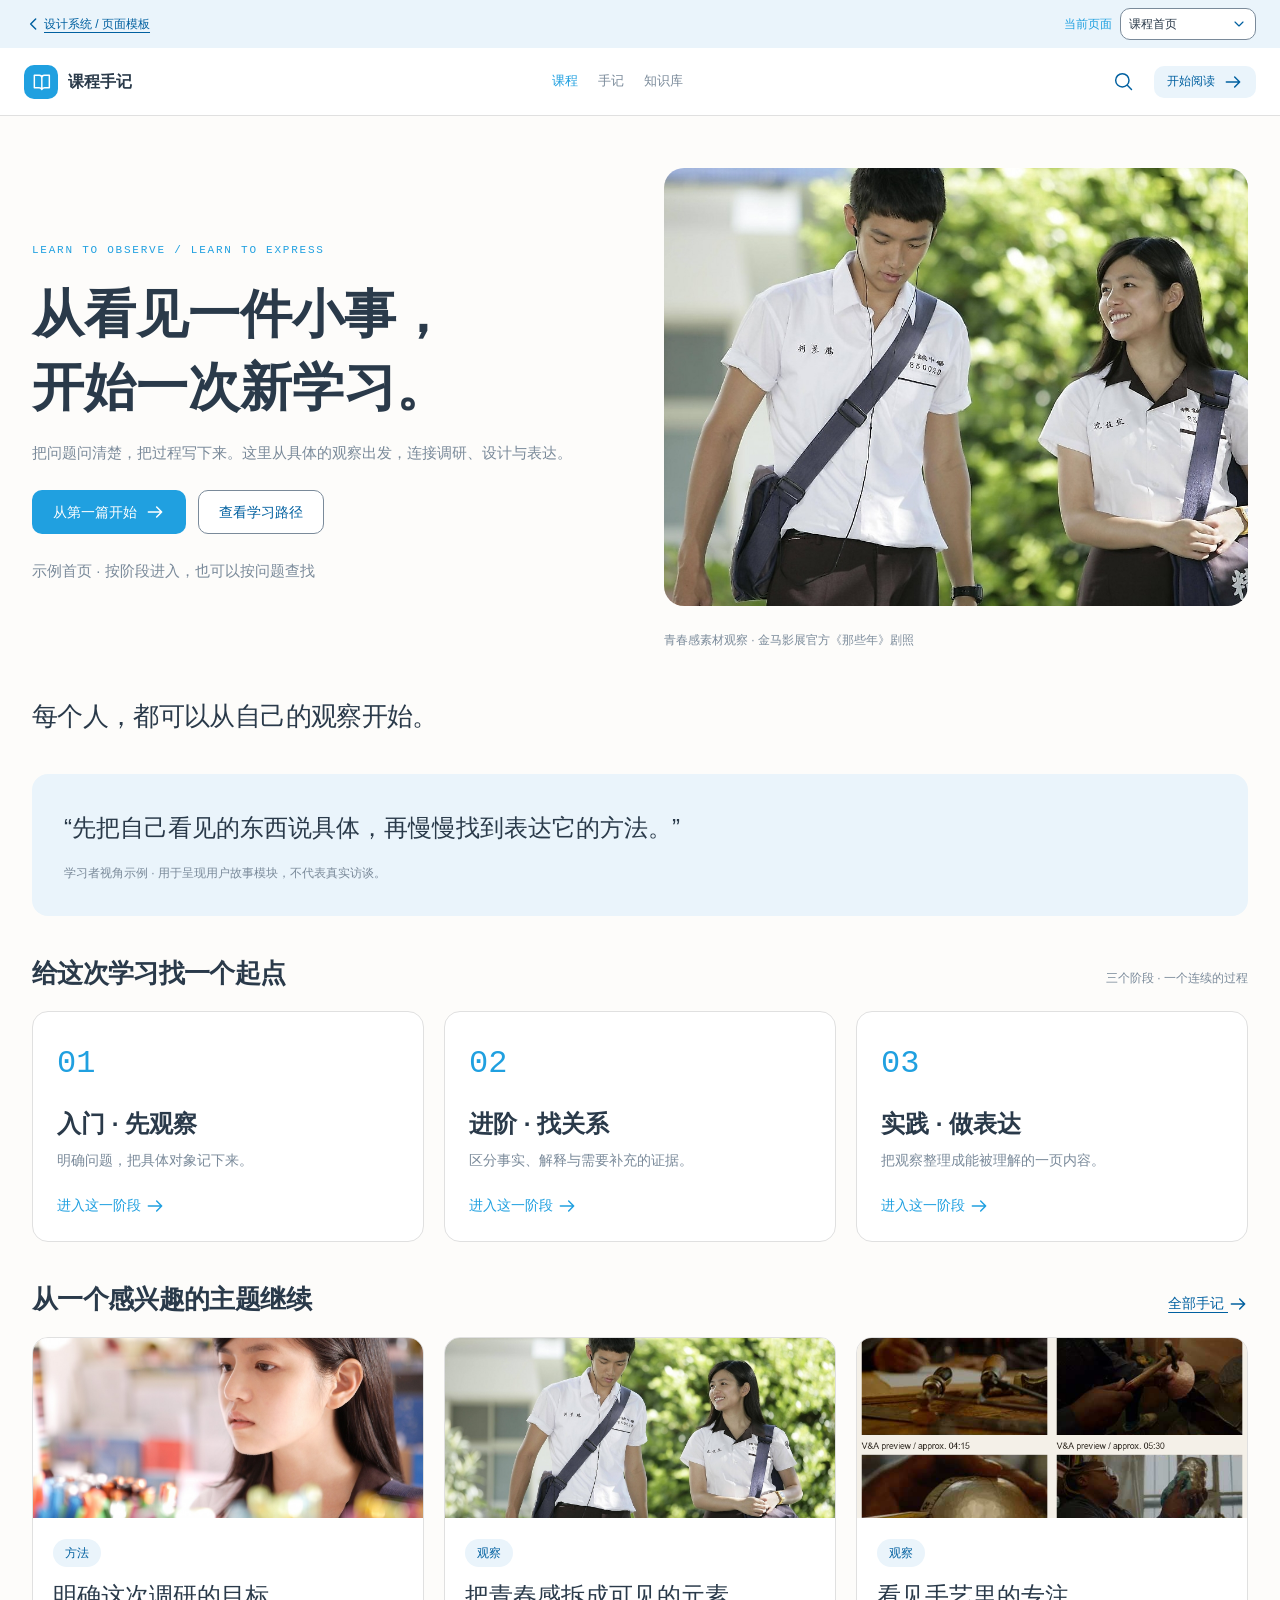
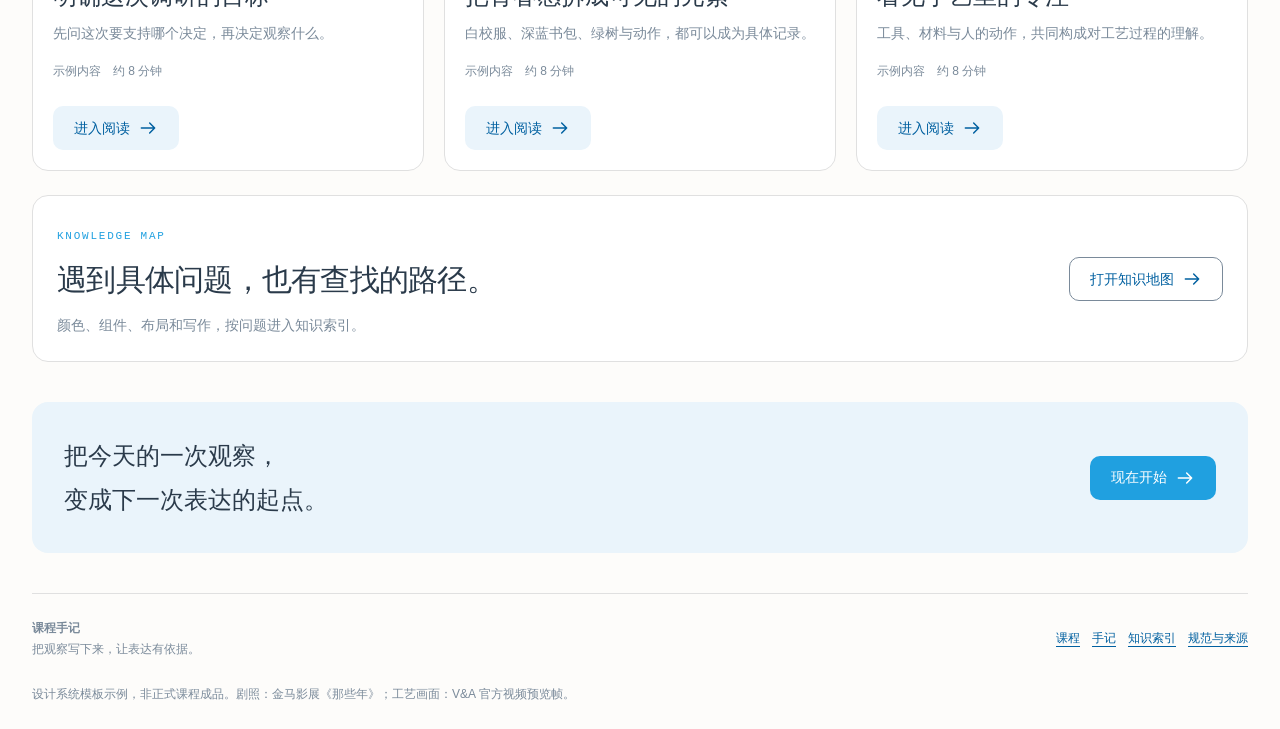
==== templates.html @ 32a9f782 "上传课程设计系统及开学第一课页面" ====
<!doctype html>
<html lang="zh-CN">
<head>
  <meta charset="utf-8">
  <meta name="viewport" content="width=device-width,initial-scale=1">
  <meta name="color-scheme" content="light">
  <title>页面模板 · 青春感课程设计系统</title>
  <link rel="icon" href="assets/favicon.svg" type="image/svg+xml">
  <link rel="stylesheet" href="tokens.css">
  <link rel="stylesheet" href="system.css">
  <script src="system.js" defer></script>
  <script src="select.js" defer></script>
  <script src="templates.js" defer></script>
</head>
<body class="template-body">
  <a class="skip" href="#template-main">跳到主要内容</a>
  <div id="template-app"><noscript>请启用 JavaScript 查看页面模板。</noscript></div>
  <dialog id="course-directory" class="drawer" aria-labelledby="course-directory-title"><div class="dialog-inner"><div class="row between"><h2 id="course-directory-title">课程目录</h2><button class="btn quiet icon-btn" type="button" data-close-dialog aria-label="关闭课程目录">关闭</button></div><div id="mobile-course-directory" class="mt"></div></div></dialog>
  <dialog id="template-search" class="search-dialog" aria-labelledby="template-search-title"><div class="dialog-inner"><h2 id="template-search-title">查找一个主题</h2><div class="control mt"><label class="sr-only" for="template-search-input">主题关键词</label><input id="template-search-input" type="search" placeholder="试试「观察」或「颜色」" autofocus><button type="button" class="btn quiet sm" data-close-dialog>关闭</button></div><ul class="list" id="template-search-results" aria-live="polite"></ul></div></dialog>
  <dialog id="template-contact" aria-labelledby="template-contact-title"><div class="dialog-inner"><h2 id="template-contact-title">留下一个想法</h2><label class="field mt" for="template-feedback">你想继续讨论什么？<textarea id="template-feedback" maxlength="300" placeholder="写下一句话…"></textarea></label><p class="hint mt">作为模板演示，内容只保存在当前浏览器。</p><div class="dialog-actions"><button class="btn outline" type="button" data-close-dialog>取消</button><button class="btn primary" type="button" id="template-save-feedback">保存到本机</button></div></div></dialog>
  <div class="toast-region" aria-label="操作通知"></div>
</body>
</html>
---- tokens.css ----
/* 严格采用用户指定的 17 项颜色角色，不另造色阶。 */
:root {
  --color-primary: #20A0E0;
  --color-primary-deep: #0060A0;
  --color-surface-blue: #EAF4FB;
  --color-mist-pink: #F0D9DC;
  --color-milk-coffee: #C9A98C;
  --color-white: #FFFFFF;
  --color-paper: #FDFCFA;
  --color-april-gray: #E0E0E0;
  --color-muted: #7A8A9A;
  --color-ink: #2A3A4A;
  --color-success: #4A8B3B;
  --color-warning: #7E5E07;
  --color-warning-surface: #F5C542;
  --color-error: #C21F26;
  --color-error-surface: #F0D9DC;
  --color-info: #1879AA;
  --color-accent: #E4555B;
  --semantic-bg: #FDFCFA;
  --semantic-surface: #FFFFFF;
  --semantic-subtle: #EAF4FB;
  --semantic-text: #2A3A4A;
  --semantic-muted: #7A8A9A;
  --semantic-action: #20A0E0;
  --semantic-action-hover: #0060A0;
  --semantic-action-pressed: #0060A0;
  --semantic-link: #0060A0;
  --semantic-brand: #20A0E0;
  --semantic-accent: #E4555B;
  --semantic-danger: #C21F26;
  --semantic-success: #4A8B3B;
  --semantic-warning: #7E5E07;
  --semantic-info: #1879AA;
  --semantic-line: #E0E0E0;
  --semantic-control-border: #7A8A9A;
  --semantic-focus: #0060A0;
  --semantic-disabled-bg: #E0E0E0;
  --semantic-disabled-text: #7A8A9A;
  --font-body: -apple-system, "PingFang SC", "Noto Sans SC", "Microsoft YaHei", sans-serif;
  --font-display: "鸿雷板书简体", "鸿雷小纸条青春体", "LXGW WenKai", "Kaiti SC", sans-serif;
  --font-mono: ui-monospace, "SF Mono", Menlo, Consolas, monospace;
  --font-size-caption: 12px;
  --font-size-small: 14px;
  --font-size-body: 16px;
  --font-size-lead: 18px;
  --font-size-h3: 24px;
  --font-size-h2: 32px;
  --font-size-h1: 44px;
  --font-size-display: 64px;
  --space-0: 0px;
  --space-1: 4px;
  --space-2: 8px;
  --space-3: 12px;
  --space-4: 16px;
  --space-5: 20px;
  --space-6: 24px;
  --space-8: 32px;
  --space-10: 40px;
  --space-12: 48px;
  --space-16: 64px;
  --space-20: 80px;
  --space-24: 96px;
  --radius-none: 0px;
  --radius-xs: 4px;
  --radius-sm: 8px;
  --radius-control: 10px;
  --radius-card: 16px;
  --radius-hero: 24px;
  --radius-full: 999px;
  --shadow-none: none;
  --shadow-xs: 0 1px 3px rgba(42,58,74,.06);
  --shadow-sm: 0 4px 16px rgba(32,160,224,.10);
  --shadow-md: 0 8px 24px rgba(32,160,224,.14);
  --shadow-lg: 0 20px 64px rgba(42,58,74,.18);
  --motion-fast: 160ms;
  --motion-base: 240ms;
  --motion-slow: 320ms;
  --motion-ease: cubic-bezier(.16,1,.3,1);
  --layer-base: 0;
  --layer-sticky: 30;
  --layer-popover: 50;
  --layer-overlay: 80;
  --layer-toast: 100;
  --component-button-height-sm: 32px;
  --component-button-height-md: 44px;
  --component-button-height-lg: 52px;
  --component-input-height: 44px;
  --component-icon-sm: 16px;
  --component-icon-md: 20px;
  --component-icon-lg: 24px;
  --component-icon-stroke: 1.75;
  --component-reading-width: 70ch;
  --component-border-width: 1px;
  --component-focus-width: 3px;
  --component-focus-offset: 3px;
}
---- system.css ----
*{box-sizing:border-box}html{scroll-behavior:smooth;scroll-padding-top:96px}body{margin:0;background:var(--semantic-bg);color:var(--semantic-text);font:400 16px/1.75 var(--font-body);-webkit-text-size-adjust:100%}button,input,select,textarea{font:inherit}button,a,input,select,textarea,summary{touch-action:manipulation}button{cursor:pointer}button:disabled{cursor:not-allowed}a{color:var(--semantic-action);text-underline-offset:4px}a:hover{text-decoration-thickness:2px}img{max-width:100%;display:block}svg{flex-shrink:0;vertical-align:middle}h1,h2,h3,h4,p,figure{margin:0}h1,h2,h3,h4{line-height:1.35;font-weight:600}h1{font-size:var(--font-size-h1);letter-spacing:-.04em}h2{font-size:var(--font-size-h2);letter-spacing:-.025em}h3{font-size:var(--font-size-h3)}p+p{margin-top:var(--space-4)}[hidden]{display:none!important}:focus-visible{outline:var(--component-focus-width) solid var(--semantic-focus);outline-offset:var(--component-focus-offset)}::selection{background:var(--color-surface-blue)}.sr-only{position:absolute;width:1px;height:1px;padding:0;margin:-1px;overflow:hidden;clip:rect(0,0,0,0);white-space:nowrap;border:0}.skip{position:fixed;top:8px;left:8px;z-index:110;transform:translateY(-200%);background:white;padding:12px 20px}.skip:focus{transform:none}.mono,code,kbd{font-family:var(--font-mono)}.muted{color:var(--semantic-muted)}.small{font-size:var(--font-size-small)}.caption{font-size:var(--font-size-caption);color:var(--semantic-muted)}.display{font-family:var(--font-display);font-weight:500}.eyebrow{font:500 11px/1.5 var(--font-mono);letter-spacing:.16em;color:var(--semantic-action);text-transform:uppercase}.row{display:flex;align-items:center;gap:12px;flex-wrap:wrap}.between{justify-content:space-between}.stack{display:grid;gap:16px}.mt{margin-top:24px}.tight{gap:8px}.grow{flex:1;min-width:0}.nowrap{white-space:nowrap}.divider{height:1px;background:var(--semantic-line);margin:24px 0}.grid2{display:grid;grid-template-columns:repeat(2,minmax(0,1fr));gap:24px}.grid3{display:grid;grid-template-columns:repeat(3,minmax(0,1fr));gap:20px}.panel{background:var(--semantic-surface);border:1px solid var(--semantic-line);border-radius:var(--radius-card);padding:24px}.link{background:none;border:0;padding:0;color:var(--semantic-action);text-decoration:underline;text-underline-offset:4px}.icon{width:20px;height:20px;stroke-width:1.75;fill:none;stroke:currentColor;stroke-linecap:round;stroke-linejoin:round}.icon.large{width:32px;height:32px}.number{font-family:var(--font-mono);font-variant-numeric:tabular-nums}.mark{display:inline-grid;place-items:center;width:34px;height:34px;border-radius:var(--radius-control);background:var(--semantic-action);color:white}.brand{display:flex;gap:10px;align-items:center;text-decoration:none;color:var(--semantic-text);font-weight:600;white-space:nowrap}.brand small{display:block;font:10px/1.3 var(--font-mono);letter-spacing:.1em;color:var(--semantic-muted)}
/* Reusable controls: all dimensions and roles come from tokens.css. */
.btn{display:inline-flex;align-items:center;justify-content:center;gap:8px;min-height:var(--component-button-height-md);padding:0 20px;border:1px solid transparent;border-radius:var(--radius-control);font-size:var(--font-size-small);font-weight:500;text-decoration:none;white-space:nowrap;transition:background var(--motion-fast),box-shadow var(--motion-fast),transform var(--motion-fast)}.btn:hover:not(:disabled){box-shadow:var(--shadow-sm)}.btn:active:not(:disabled){transform:translateY(1px)}.btn.primary{background:var(--semantic-action);color:white}.btn.primary:hover:not(:disabled){background:var(--semantic-action-hover)}.btn.primary:active:not(:disabled){background:var(--semantic-action-pressed)}.btn.secondary{background:var(--semantic-subtle);color:var(--semantic-action)}.btn.secondary:hover{background:var(--color-surface-blue)}.btn.outline{background:var(--semantic-surface);border-color:var(--semantic-control-border);color:var(--semantic-action)}.btn.quiet{color:var(--semantic-action);background:transparent}.btn.danger{background:var(--semantic-danger);color:white}.btn:disabled,.btn[aria-disabled=true]{background:var(--semantic-disabled-bg);color:var(--semantic-disabled-text);box-shadow:none;transform:none}.btn.sm{min-height:32px;padding:0 12px;font-size:var(--font-size-caption)}.btn.lg{min-height:52px;padding:0 24px;font-size:var(--font-size-body)}.btn.round{border-radius:var(--radius-full)}.icon-btn{width:44px;height:44px;padding:0;flex:none}.button-group{display:inline-flex;gap:0}.button-group>.btn{border-radius:0}.button-group>.btn:first-child{border-radius:10px 0 0 10px}.button-group>.btn:last-child{border-radius:0 10px 10px 0}.button-group>.btn+.btn{margin-left:-1px}.chip{display:inline-flex;align-items:center;gap:6px;padding:4px 11px;border:1px solid transparent;border-radius:var(--radius-full);font-size:var(--font-size-caption);line-height:1.5;color:var(--semantic-action);background:var(--semantic-subtle);white-space:nowrap}.chip.success{background:var(--color-white);color:var(--semantic-success)}.chip.warm{background:var(--color-mist-pink);color:#2A3A4A}.chip.warning{background:var(--color-warning-surface);color:var(--semantic-warning)}.chip.neutral{background:var(--color-april-gray);color:var(--semantic-muted)}button.chip{min-height:32px;font-size:13px}button.chip[aria-pressed=true]{background:var(--semantic-action);color:white}.chip .close-tag{padding:0;background:none;border:0;color:inherit;line-height:1}.chip .icon{width:14px;height:14px}.field{display:grid;gap:8px;font-size:var(--font-size-small);max-width:100%}.field>label,.field>span:first-child{font-weight:500}.control{display:flex;align-items:center;gap:8px;min-height:44px;padding:0 12px;border:1px solid var(--semantic-control-border);border-radius:var(--radius-control);background:var(--semantic-surface)}.control:focus-within{border-color:var(--semantic-focus);box-shadow:0 0 0 3px rgba(32,160,224,.14)}.control input{padding:0;min-width:0;width:100%;border:0;background:none;outline:none!important;color:var(--semantic-text);font-size:var(--font-size-small);min-height:42px}.control input::placeholder,textarea::placeholder{color:var(--semantic-muted)}.control:has(:disabled){background:var(--color-april-gray);color:var(--semantic-disabled-text)}.control:has([aria-invalid=true]){border-color:var(--semantic-danger)}input[type=date],select,textarea{width:100%;border:1px solid var(--semantic-control-border);border-radius:var(--radius-control);background:var(--semantic-surface);color:var(--semantic-text);padding:10px 12px;min-height:44px;font-size:var(--font-size-small)}select{cursor:pointer}textarea{min-height:116px;resize:vertical;line-height:1.8}textarea[aria-invalid=true]{border-color:var(--semantic-danger)}.hint{font-size:var(--font-size-caption);color:var(--semantic-muted)}.error-text{font-size:var(--font-size-caption);color:var(--semantic-danger)}.check,.radio,.switch{display:inline-flex;align-items:center;gap:10px;font-size:var(--font-size-small);cursor:pointer;min-height:32px}.check input,.radio input{accent-color:var(--semantic-action);width:18px;height:18px;margin:0}.check:has(:disabled),.radio:has(:disabled){color:var(--semantic-disabled-text);cursor:not-allowed}.switch input{position:absolute;opacity:0;width:1px;height:1px}.switch .track{width:40px;height:24px;border-radius:99px;background:var(--semantic-control-border);padding:3px;transition:background var(--motion-fast)}.switch .track:before{content:'';display:block;background:white;width:18px;height:18px;border-radius:50%;box-shadow:var(--shadow-xs);transition:transform var(--motion-fast)}.switch input:checked+.track{background:var(--semantic-action)}.switch input:checked+.track:before{transform:translateX(16px)}.switch input:focus-visible+.track{outline:3px solid var(--semantic-focus);outline-offset:3px}.switch input:disabled+.track{opacity:.5}.alert{padding:16px;border:1px solid var(--color-surface-blue);border-radius:var(--radius-sm);background:var(--semantic-subtle);color:var(--semantic-action);display:flex;align-items:flex-start;gap:12px;font-size:var(--font-size-small)}.alert.success{background:var(--color-white);color:var(--semantic-success);border-color:#4A8B3B}.alert.warning{background:var(--color-warning-surface);color:var(--semantic-warning);border-color:#F5C542}.alert.error{background:var(--color-error-surface);color:var(--semantic-danger);border-color:#C21F26}.alert strong{display:block;margin-bottom:3px}.alert .icon{margin-top:3px}.alert button{margin-left:auto}.spinner{width:18px;height:18px;display:inline-block;border:2px solid currentColor;border-right-color:transparent;border-radius:50%;animation:spin .8s linear infinite;vertical-align:middle}.loading-inline{display:flex;align-items:center;gap:10px;font-size:var(--font-size-small);color:var(--semantic-action)}.skeleton{border-radius:6px;background:linear-gradient(90deg,#E0E0E0,#FDFCFA,#E0E0E0);background-size:200% 100%;animation:shimmer 1.5s infinite;height:16px}.skeleton-cover{height:94px;border-radius:10px}.skeleton-row{margin:12px 0;width:90%}.skeleton-row.short{width:58%}.progress{height:6px;background:var(--color-surface-blue);border-radius:99px;overflow:hidden}.progress>span{display:block;height:100%;background:var(--semantic-action);border-radius:99px;transition:width var(--motion-base)}.empty{text-align:center;padding:32px 16px}.empty .empty-icon{width:56px;height:56px;display:grid;place-items:center;margin:0 auto 16px;border-radius:50%;background:var(--semantic-subtle);color:var(--semantic-action)}.empty h4{font-size:var(--font-size-body);margin-bottom:8px}.empty p{font-size:var(--font-size-small);color:var(--semantic-muted);margin-bottom:16px}.tooltip-wrap{position:relative;display:inline-flex}.tooltip{position:absolute;z-index:50;left:50%;bottom:calc(100% + 8px);transform:translateX(-50%);width:max-content;max-width:220px;padding:8px 12px;border-radius:var(--radius-sm);background:var(--color-ink);color:white;font-size:var(--font-size-caption);pointer-events:none;opacity:0;visibility:hidden}.tooltip-wrap:hover .tooltip,.tooltip-wrap:focus-within .tooltip{opacity:1;visibility:visible}.tooltip-wrap[data-suppressed] .tooltip{opacity:0;visibility:hidden}.breadcrumb{display:flex;align-items:center;gap:8px;flex-wrap:wrap;font-size:var(--font-size-caption);color:var(--semantic-muted)}.breadcrumb a{color:var(--semantic-muted);text-decoration:none}.breadcrumb span[aria-current]{color:var(--semantic-text);font-weight:500}.breadcrumb .icon{width:12px;height:12px}.tabs{display:flex;gap:8px;border-bottom:1px solid var(--semantic-line);overflow-x:auto;scrollbar-width:thin}.tab{background:none;border:0;color:var(--semantic-muted);min-height:44px;padding:0 14px;border-bottom:2px solid transparent;white-space:nowrap;font-size:var(--font-size-small)}.tab[aria-selected=true]{color:var(--semantic-action);border-bottom-color:var(--semantic-action);font-weight:600}.tab-panel{padding:20px 0}.pagination{display:flex;align-items:center;gap:8px;flex-wrap:wrap}.pagination button{min-width:36px;height:36px;border:1px solid var(--semantic-line);background:var(--semantic-surface);border-radius:var(--radius-sm);color:var(--semantic-text);font-size:13px}.pagination button[aria-current=page]{background:var(--semantic-action);color:white;border-color:var(--semantic-action)}.pagination button:disabled{color:var(--semantic-disabled-text);background:var(--color-april-gray)}.steps{display:flex;gap:12px;list-style:none;padding:0;margin:0}.steps li{display:flex;gap:8px;align-items:center;flex:1;font-size:13px}.steps li+li:before{content:'';width:20px;height:1px;background:var(--semantic-line);margin-right:4px}.step-dot{height:28px;width:28px;display:grid;place-items:center;border-radius:50%;background:var(--color-april-gray);color:var(--semantic-muted);font:12px var(--font-mono)}.steps [aria-current=step] .step-dot{background:var(--semantic-action);color:white}.steps .complete .step-dot{background:var(--color-white);color:var(--semantic-success)}.table-wrap{overflow:auto;border:1px solid var(--semantic-line);border-radius:12px}.table{border-collapse:collapse;width:100%;font-size:13px;white-space:nowrap}.table th,.table td{text-align:left;padding:13px 16px;border-bottom:1px solid var(--semantic-line);vertical-align:top}.table th{font-size:var(--font-size-caption);background:var(--color-april-gray);color:var(--semantic-muted);font-weight:500}.table tr:last-child td{border-bottom:0}.table tbody tr:hover{background:var(--color-surface-blue)}.table th button{background:none;border:0;color:inherit;padding:0;display:flex;align-items:center;gap:6px}.card{background:var(--semantic-surface);border:1px solid var(--semantic-line);border-radius:var(--radius-card);overflow:hidden;transition:box-shadow var(--motion-base),transform var(--motion-base)}.card:hover{box-shadow:var(--shadow-sm)}.card-media{aspect-ratio:16/9;object-fit:cover;width:100%}.card-content{padding:20px}.card h3{font:500 24px/1.4 var(--font-display);margin:12px 0 8px}.card p{font-size:var(--font-size-small);color:var(--semantic-muted)}.card .meta{display:flex;gap:12px;margin-top:16px;font-size:var(--font-size-caption);color:var(--semantic-muted)}.list{list-style:none;margin:0;padding:0}.list>li{padding:16px 0;border-bottom:1px solid var(--semantic-line);display:flex;align-items:center;gap:16px;font-size:var(--font-size-small)}.list>li:last-child{border-bottom:0}.list h4{font-size:15px}.list p{font-size:var(--font-size-caption);color:var(--semantic-muted);margin-top:5px}.list .number{color:var(--semantic-action);font-size:var(--font-size-body)}.avatar{display:inline-grid;place-items:center;flex:none;width:40px;height:40px;background:var(--color-surface-blue);color:var(--semantic-action);font-weight:500;border-radius:50%;font-size:var(--font-size-small)}.avatar.sm{width:28px;height:28px;font-size:11px}.avatar.lg{width:56px;height:56px;font-size:20px}.avatar-group{display:flex;padding-left:8px}.avatar-group .avatar{margin-left:-8px;border:2px solid var(--semantic-surface)}.accordion{border:1px solid var(--semantic-line);border-radius:var(--radius-control);padding:0 16px}.accordion+.accordion{margin-top:8px}.accordion summary{cursor:pointer;padding:14px 0;font-size:var(--font-size-small);font-weight:500}.accordion>div{padding:0 0 16px;font-size:var(--font-size-small);color:var(--semantic-muted)}.directory{border:1px solid var(--semantic-line);border-radius:12px;padding:12px;background:var(--semantic-surface)}.directory details{padding:8px}.directory summary{font-size:var(--font-size-small);cursor:pointer;font-weight:500}.directory a{display:block;text-decoration:none;font-size:13px;padding:8px 12px;border-radius:var(--radius-sm);margin-top:4px;color:var(--semantic-muted)}.directory a[aria-current=page]{background:var(--semantic-subtle);color:var(--semantic-action)}.anchor-nav{border-left:1px solid var(--semantic-line);padding-left:16px;display:grid;gap:10px}.anchor-nav a{font-size:var(--font-size-caption);color:var(--semantic-muted);text-decoration:none}.anchor-nav a.active{color:var(--semantic-action);font-weight:600}.site-header{height:68px;display:flex;align-items:center;justify-content:space-between;gap:20px;border-bottom:1px solid var(--semantic-line);padding:0 24px;background:var(--semantic-surface)}.site-links{display:flex;gap:20px;font-size:13px}.site-links a{text-decoration:none;color:var(--semantic-muted)}.site-links a[aria-current=page]{color:var(--semantic-action);font-weight:500}.site-footer{display:flex;gap:24px;flex-wrap:wrap;align-items:center;justify-content:space-between;padding:24px 0;border-top:1px solid var(--semantic-line);font-size:var(--font-size-caption);color:var(--semantic-muted)}.site-footer a{font-size:var(--font-size-caption)}.dropzone{border:1px dashed var(--semantic-control-border);border-radius:12px;background:var(--color-surface-blue);padding:24px;text-align:center;font-size:var(--font-size-small);cursor:pointer;display:block}.dropzone.drag{border-color:var(--semantic-action);box-shadow:0 0 0 3px var(--color-surface-blue)}.dropzone .icon{width:28px;height:28px;color:var(--semantic-action);margin-bottom:8px}.dropzone input{display:block;max-width:100%;font-size:var(--font-size-caption);margin:12px auto 0}.file-result{display:flex;gap:12px;align-items:center;padding:12px;border:1px solid var(--semantic-line);border-radius:var(--radius-control);margin-top:12px;font-size:13px}.file-result .grow{overflow-wrap:anywhere}.file-result .btn{margin-left:auto}.calendar{max-width:320px;border:1px solid var(--semantic-line);border-radius:12px;padding:12px;background:white}.calendar .week,.calendar .days{display:grid;grid-template-columns:repeat(7,minmax(0,1fr));gap:2px;text-align:center}.calendar .week{font-size:11px;color:var(--semantic-muted);padding:12px 0 6px}.calendar .days button{background:none;border:0;border-radius:var(--radius-sm);min-width:0;height:34px;font:12px var(--font-mono);color:var(--semantic-text)}.calendar .days button:hover{background:var(--semantic-subtle)}.calendar .days button[aria-pressed=true]{background:var(--semantic-action);color:white}.calendar .days button.today{box-shadow:inset 0 0 0 1px var(--semantic-action)}.calendar .days button:disabled{color:var(--semantic-disabled-text)}.rich{max-width:var(--component-reading-width);font-size:var(--font-size-body);line-height:1.9}.rich>p{margin:16px 0}.rich h2{font-size:28px;margin:40px 0 16px}.rich h3{font-size:22px;margin:28px 0 12px}.rich ul,.rich ol{padding-left:24px}.rich blockquote{margin:24px 0;border-left:3px solid var(--semantic-brand);background:var(--semantic-subtle);padding:16px 20px;font-family:var(--font-display);font-size:20px}.rich img{border-radius:12px}.code-block{border-radius:12px;overflow:hidden;border:1px solid var(--semantic-line);background:var(--color-ink);color:#EAF4FB}.code-bar{display:flex;align-items:center;justify-content:space-between;padding:8px 14px;border-bottom:1px solid #2A3A4A;font:11px var(--font-mono);color:#E0E0E0}.code-bar button{color:#FFFFFF;background:none;border:0;font-size:var(--font-size-caption);min-height:28px}.code-block pre{margin:0;padding:16px;overflow:auto;font:12px/1.8 var(--font-mono);tab-size:2}.toast-region{position:fixed;right:24px;bottom:24px;z-index:var(--layer-toast);display:grid;gap:10px;max-width:calc(100vw - 32px);width:360px}.toast{background:var(--semantic-surface);border:1px solid var(--semantic-line);border-left:3px solid var(--semantic-success);padding:14px 16px;border-radius:var(--radius-control);box-shadow:var(--shadow-md);display:flex;align-items:flex-start;gap:10px;font-size:var(--font-size-small);animation:toast-in var(--motion-base) var(--motion-ease)}.toast.error{border-left-color:var(--semantic-danger)}dialog{border:1px solid var(--semantic-line);border-radius:20px;padding:0;background:var(--semantic-surface);color:var(--semantic-text);width:min(520px,calc(100vw - 32px));max-height:85dvh;box-shadow:var(--shadow-lg)}dialog::backdrop{background:rgba(42,58,74,.38);backdrop-filter:blur(3px)}.dialog-inner{padding:28px}.dialog-inner h2{font-size:var(--font-size-h3);margin-bottom:12px}.dialog-actions{display:flex;justify-content:flex-end;gap:12px;margin-top:24px}.drawer{height:100dvh;max-height:none;margin:0;width:min(320px,90vw);border-radius:0 16px 16px 0;border:0;box-shadow:var(--shadow-lg)}.search-dialog{width:min(640px,calc(100vw - 32px))}.search-dialog .control{margin:20px}.search-results{list-style:none;padding:0 12px 12px;margin:0;max-height:50vh;overflow:auto}.search-results a{display:flex;justify-content:space-between;gap:20px;padding:12px;border-radius:var(--radius-sm);text-decoration:none;font-size:var(--font-size-small)}.search-results a:hover{background:var(--semantic-subtle)}
/* Documentation application. */
.doc-header{height:76px;position:sticky;top:0;z-index:var(--layer-sticky);display:flex;align-items:center;justify-content:space-between;gap:24px;padding:0 32px;border-bottom:1px solid var(--semantic-line);background:rgba(253,252,250,.95);backdrop-filter:blur(16px)}.header-search{display:flex;align-items:center;gap:10px;border:1px solid var(--semantic-line);background:white;border-radius:var(--radius-control);padding:9px 12px;width:240px;color:var(--semantic-muted);font-size:var(--font-size-caption)}.header-search kbd{margin-left:auto;font-size:10px;border:1px solid var(--semantic-line);border-radius:var(--radius-xs);padding:1px 4px}.doc-shell{display:grid;grid-template-columns:224px minmax(0,1fr);max-width:1600px;margin:auto}.doc-nav{position:sticky;top:76px;height:calc(100dvh - 76px);overflow:auto;border-right:1px solid var(--semantic-line);padding:32px 20px}.nav-group{font:10px var(--font-mono);color:var(--semantic-muted);letter-spacing:.14em;margin:28px 12px 12px}.nav-group:first-child{margin-top:0}.doc-nav a,.drawer-nav a{display:flex;align-items:center;gap:12px;min-height:44px;padding:8px 12px;border-radius:var(--radius-control);font-size:13px;color:var(--semantic-muted);text-decoration:none;margin:4px 0}.doc-nav a[aria-current=page],.drawer-nav a[aria-current=page]{background:var(--semantic-subtle);color:var(--semantic-action);font-weight:500}.doc-nav .nav-note{font-size:11px;line-height:1.7;border-top:1px solid var(--semantic-line);padding:20px 12px;margin-top:32px;color:var(--semantic-muted)}.doc-main{padding:40px 48px 64px;min-width:0;max-width:1280px;width:100%}.mobile-menu{display:none}.page-head{margin-bottom:32px}.page-head h1{margin:8px 0 14px}.page-head p{max-width:64ch;color:var(--semantic-muted);font-size:15px}.page-head .row{margin-top:20px}.section-head{display:flex;gap:16px;align-items:baseline;justify-content:space-between;margin:40px 0 20px}.section-head h2{font-size:26px}.section-head p{font-size:13px;color:var(--semantic-muted)}.hero{display:grid;grid-template-columns:1.12fr .88fr;border-bottom:1px solid var(--semantic-line);padding:20px 0 48px;gap:40px;align-items:center}.hero h1{font-family:var(--font-display);font-size:clamp(36px,4.5vw,60px);line-height:1.3;letter-spacing:0;margin:20px 0}.hero h1 em{font-style:normal;color:var(--semantic-action)}.hero p{font-size:15px;color:var(--semantic-muted);max-width:45ch}.hero .row{margin-top:28px}.hero-preview{background:var(--color-surface-blue);padding:28px;border-radius:var(--radius-hero);position:relative}.hero-preview .card{box-shadow:var(--shadow-md);transform:rotate(-2deg)}.hero-preview .card img{height:160px}.hero-preview .card h3{font-size:25px}.hero-preview .sample-label{display:block;font:10px var(--font-mono);color:var(--semantic-action);letter-spacing:.08em;margin-bottom:16px}.hero-stamp{position:absolute;bottom:-12px;right:-12px;padding:12px 16px;border-radius:12px;background:#F0D9DC;color:#2A3A4A;font-family:var(--font-display);font-size:var(--font-size-lead);transform:rotate(4deg);box-shadow:var(--shadow-sm)}.stats{display:grid;grid-template-columns:repeat(4,1fr);padding:28px 0;border-bottom:1px solid var(--semantic-line);gap:24px}.stats b{display:block;font:32px/1.2 var(--font-mono);color:var(--semantic-action)}.stats span{font-size:var(--font-size-caption);color:var(--semantic-muted)}.principle{padding-top:16px;border-top:2px solid var(--color-surface-blue)}.principle h3{font-size:var(--font-size-body);margin:8px 0}.principle p{font-size:13px;color:var(--semantic-muted)}.entry-card{display:block;padding:24px;border:1px solid var(--semantic-line);border-radius:var(--radius-card);background:white;text-decoration:none;color:var(--semantic-text)}.entry-card .icon{color:var(--semantic-action);margin-bottom:20px}.entry-card h3{font-size:var(--font-size-lead);margin-bottom:8px}.entry-card p{font-size:13px;color:var(--semantic-muted)}.entry-card:hover{border-color:var(--semantic-action);box-shadow:var(--shadow-sm)}.swatch-grid{display:grid;grid-template-columns:repeat(5,1fr);gap:12px}.swatch{overflow:hidden;border:1px solid var(--semantic-line);border-radius:var(--radius-control);background:white}.swatch button{width:100%;height:66px;border:0;display:block}.swatch .swatch-meta{padding:10px;font:11px/1.7 var(--font-mono)}.swatch .swatch-meta strong{display:block;font:12px/1.5 var(--font-body);margin-bottom:3px}.token-table td:first-child{font-family:var(--font-mono);font-size:var(--font-size-caption)}.token-table td{white-space:normal;overflow-wrap:anywhere}.type-row{padding:24px 0;border-bottom:1px solid var(--semantic-line);display:flex;align-items:baseline;justify-content:space-between;gap:20px}.type-row span:last-child{font:11px var(--font-mono);color:var(--semantic-muted);flex:none}.space-row{display:flex;align-items:center;gap:16px;margin:12px 0;font:12px var(--font-mono)}.space-row code{width:66px}.space-bar{height:16px;background:var(--color-surface-blue);border-radius:3px}.ruler-grid{display:grid;grid-template-columns:repeat(12,1fr);gap:8px;height:92px;background:var(--color-surface-blue);padding:16px;border-radius:10px}.ruler-grid i{display:block;background:var(--color-surface-blue);border-radius:3px}.shape-sample{height:76px;display:grid;place-items:center;background:var(--semantic-surface);border:1px solid var(--semantic-line);font:11px var(--font-mono)}.icon-samples{display:grid;grid-template-columns:repeat(6,1fr);gap:12px}.icon-samples>div{text-align:center;border:1px solid var(--semantic-line);border-radius:var(--radius-control);padding:14px 4px;font-size:10px}.icon-samples .icon{display:block;margin:0 auto 8px}.component-tools{display:flex;align-items:center;gap:16px;flex-wrap:wrap;margin-bottom:24px;position:sticky;top:76px;z-index:20;padding:16px 0;background:var(--semantic-bg)}.component-tools .control{width:280px}.component-tools .filters{display:flex;gap:6px;flex-wrap:wrap}.component{scroll-margin-top:160px;border:1px solid var(--semantic-line);border-radius:var(--radius-card);background:var(--semantic-surface);margin-bottom:24px;overflow:hidden}.component-head{padding:20px 24px;border-bottom:1px solid var(--semantic-line);display:flex;align-items:center;justify-content:space-between;gap:16px;flex-wrap:wrap}.component-head h2{font-size:20px}.component-head h2 small{font:11px var(--font-mono);color:var(--semantic-muted);margin-left:10px}.component-body{display:grid;grid-template-columns:minmax(0,1.3fr) minmax(220px,.8fr)}.component-stage{padding:28px;min-width:0;background-image:radial-gradient(#E0E0E0 .8px,transparent .8px);background-size:16px 16px}.component-stage .sample-card{max-width:320px}.component-spec{padding:24px;border-left:1px solid var(--semantic-line);background:var(--color-paper);font-size:var(--font-size-caption);min-width:0}.component-spec dt{color:var(--semantic-muted);font-size:11px;margin-bottom:3px}.component-spec dd{margin:0 0 14px;line-height:1.7;overflow-wrap:anywhere}.component-spec code{font-size:10px}.component-code{border-top:1px solid var(--semantic-line);padding:0 24px}.component-code summary{padding:12px 0;cursor:pointer;font-size:var(--font-size-caption);color:var(--semantic-action)}.component-code pre{background:var(--color-ink);color:#EAF4FB;padding:16px;border-radius:var(--radius-control);overflow:auto;font:11px/1.8 var(--font-mono);margin:0 0 16px}.component-status{display:flex;flex-wrap:wrap;gap:10px;padding:10px 24px;border-top:1px solid var(--semantic-line);font-size:10px;color:var(--semantic-muted)}.component-status strong{color:var(--semantic-success);font-weight:500}.component-status .pending{color:var(--semantic-warning)}.pattern{padding:28px;background:white;border:1px solid var(--semantic-line);border-radius:var(--radius-card);margin-bottom:24px}.pattern h2{font-size:var(--font-size-h3);margin:12px 0}.pattern p{font-size:var(--font-size-small);color:var(--semantic-muted)}.pattern-list{display:grid;grid-template-columns:repeat(3,1fr);gap:20px;margin:24px 0}.pattern-list div{border-top:2px solid var(--color-surface-blue);padding-top:12px;font-size:13px}.pattern-list b{display:block;margin-bottom:8px}.template-grid{display:grid;grid-template-columns:repeat(2,minmax(0,1fr));gap:20px}.template-card{padding:24px;border:1px solid var(--semantic-line);border-radius:var(--radius-card);background:white}.template-card h2{font-size:20px;margin:16px 0 10px}.template-card p{font-size:13px;color:var(--semantic-muted)}.formula{font:12px/1.9 var(--font-body);background:var(--color-surface-blue);border-left:2px solid var(--semantic-brand);padding:12px 14px;margin:16px 0}.wireframe{height:134px;border:1px solid var(--semantic-line);background:var(--color-paper);border-radius:var(--radius-sm);padding:10px;display:grid;gap:6px}.wireframe>i{display:block;border-radius:3px;background:var(--color-surface-blue)}.wire-row{display:flex;gap:6px;flex:1}.wire-row i{display:block;background:var(--color-surface-blue);border-radius:3px}.wire-row i.main{background:var(--color-april-gray)}.preview-toolbar{display:flex;align-items:center;justify-content:space-between;gap:12px;flex-wrap:wrap;padding:12px;border:1px solid var(--semantic-line);background:white;border-radius:12px 12px 0 0;margin-top:32px}.preview-scroll{overflow:auto;background:var(--color-april-gray);padding:16px;border:1px solid var(--semantic-line);border-top:0;border-radius:0 0 12px 12px}.preview-frame{display:block;width:100%;height:760px;border:0;margin:0 auto;background:white;transition:width var(--motion-base);max-width:none}.coverage td,.coverage th{font-size:var(--font-size-caption)}.callout-note{font-size:var(--font-size-caption);color:var(--semantic-muted);padding:12px 0}.doc-bottom{margin-top:64px}.status-dot{width:6px;height:6px;border-radius:50%;background:var(--semantic-success);display:inline-block;margin-right:5px}
/* Complete reusable page templates. */
.template-body{background:var(--semantic-bg)}.template-top{position:sticky;top:0;z-index:30;background:var(--semantic-surface)}.template-content{max-width:1280px;margin:auto;padding:40px 32px 0}.template-hero{display:grid;grid-template-columns:1fr 1fr;gap:48px;align-items:center;margin:12px 0 48px}.template-hero h1{font-family:var(--font-display);font-size:52px;margin:16px 0;line-height:1.4;letter-spacing:0}.template-hero p{font-size:15px;color:var(--semantic-muted)}.template-hero img{width:100%;aspect-ratio:4/3;object-fit:cover;border-radius:20px}.template-hero .row{margin-top:24px}.stage-grid{display:grid;grid-template-columns:repeat(3,1fr);gap:20px}.stage-card{background:white;border:1px solid var(--semantic-line);border-radius:var(--radius-card);padding:24px;display:block;color:inherit;text-decoration:none}.stage-card .number{font-size:var(--font-size-h2);color:var(--semantic-action)}.stage-card h3{font-family:var(--font-display);margin:16px 0 8px;font-size:var(--font-size-h3)}.stage-card p{font-size:var(--font-size-small);color:var(--semantic-muted)}.quote-card{background:var(--color-surface-blue);border-radius:var(--radius-card);padding:32px;font:24px/1.8 var(--font-display);margin:40px 0}.quote-card small{display:block;font:12px/1.7 var(--font-body);color:var(--semantic-muted);margin-top:14px}.lesson-layout{display:grid;grid-template-columns:220px minmax(0,1fr) 176px;gap:40px;max-width:1440px;margin:0 auto;padding:32px}.lesson-side,.lesson-toc{position:sticky;top:100px;height:calc(100dvh - 132px);overflow:auto;font-size:13px}.lesson-side .directory{border:0;padding:0;background:transparent}.lesson-main{min-width:0}.lesson-main h1{font-family:var(--font-display);font-size:40px;margin:16px 0}.lesson-meta{font-size:var(--font-size-caption);display:flex;gap:16px;color:var(--semantic-muted);margin-bottom:24px;flex-wrap:wrap}.lesson-tools{display:flex;gap:8px;margin:16px 0;flex-wrap:wrap}.lesson-pager{display:grid;grid-template-columns:1fr 1fr;gap:16px;margin:40px 0}.lesson-pager a{display:block;padding:20px;border:1px solid var(--semantic-line);border-radius:12px;text-decoration:none;font-size:var(--font-size-small)}.lesson-pager a:last-child{text-align:right}.lesson-pager small{display:block;color:var(--semantic-muted);font-size:11px;margin-bottom:6px}.reading-track{height:3px;background:var(--color-surface-blue);position:absolute;bottom:0;width:100%}.reading-track span{height:100%;display:block;background:var(--semantic-brand);width:0}.lesson-mobile-bar{display:none}.blog-layout{display:grid;grid-template-columns:200px minmax(0,1fr);gap:48px;max-width:1160px;margin:0 auto;padding:40px 32px}.blog-filter{position:sticky;top:100px;align-self:start}.blog-filter h2{font-size:var(--font-size-small);margin:28px 0 12px}.blog-filter .filters{display:grid;gap:6px;justify-items:start}.article-row{padding:28px 0;border-bottom:1px solid var(--semantic-line);display:grid;grid-template-columns:minmax(0,1fr) 180px;gap:28px}.article-row h2{font:28px/1.5 var(--font-display);margin:10px 0}.article-row h2 a{text-decoration:none;color:var(--semantic-text)}.article-row p{font-size:var(--font-size-small);color:var(--semantic-muted)}.article-row img{width:180px;aspect-ratio:4/3;object-fit:cover;border-radius:12px}.article-row .meta{font-size:var(--font-size-caption);color:var(--semantic-muted);margin:12px 0}.knowledge-map{display:grid;grid-template-columns:repeat(2,minmax(0,1fr));gap:16px}.knowledge-map .stage-card{padding:20px}.knowledge-map h3{font-family:var(--font-body);font-size:var(--font-size-lead)}.knowledge-map .chip{margin-bottom:10px}.knowledge-map ul{font-size:13px;color:var(--semantic-muted);padding-left:18px}.portal-main{max-width:1000px;margin:auto;padding:64px 32px 0}.portal-hero{display:grid;grid-template-columns:1fr .8fr;gap:40px;align-items:center;padding-bottom:48px;border-bottom:1px solid var(--semantic-line)}.portal-hero h1{font:52px/1.4 var(--font-display);margin:20px 0}.portal-hero img{border-radius:var(--radius-card);aspect-ratio:1;object-fit:cover}.portal-topics{display:flex;flex-wrap:wrap;gap:8px;margin:28px 0}.template-control{font-size:var(--font-size-caption);background:var(--semantic-subtle);padding:8px 24px;color:var(--semantic-action);display:flex;align-items:center;justify-content:space-between;gap:12px}.template-control select{width:auto;min-height:32px;padding:4px 8px;font-size:var(--font-size-caption)}.template-control a{font-size:var(--font-size-caption)}
@keyframes spin{to{transform:rotate(360deg)}}@keyframes shimmer{to{background-position:-200% 0}}@keyframes toast-in{from{opacity:0;transform:translateY(8px)}to{opacity:1;transform:none}}
@media(min-width:1600px){.doc-main{padding-left:64px;padding-right:64px}}@media(max-width:1279px){.lesson-layout{grid-template-columns:204px minmax(0,1fr);gap:32px}.lesson-toc{display:none}.hero{gap:24px}.hero-preview{padding:20px}.component-body{grid-template-columns:1fr}.component-spec{border-left:0;border-top:1px solid var(--semantic-line);display:grid;grid-template-columns:1fr 1fr;gap:0 24px}.doc-main{padding:32px}.icon-samples{grid-template-columns:repeat(4,1fr)}}
@media(max-width:1023px){.doc-header{padding:0 24px;height:68px}.doc-shell{display:block}.doc-nav{display:none}.mobile-menu{display:inline-flex}.doc-main{padding:32px 24px}.hero h1{font-size:var(--font-size-h1)}.hero-preview .card img{height:140px}.component-tools{top:68px}.lesson-layout{display:block;padding:24px}.lesson-side{display:none}.lesson-mobile-bar{display:flex;gap:8px;padding:12px 24px;background:white;border-bottom:1px solid var(--semantic-line)}.template-content{padding:32px 24px 0}.template-hero h1{font-size:40px}.site-links{gap:14px}.site-header{padding:0 20px}.blog-layout{gap:28px}.header-search{width:200px}.pattern-list{grid-template-columns:1fr}.steps li+li:before{display:none}.stats{gap:16px}.grid3{gap:16px}}
@media(max-width:599px){h1{font-size:var(--font-size-h2)}h2{font-size:26px}.doc-header{padding:0 16px;gap:12px}.doc-header .brand small{display:none}.doc-header .brand{font-size:var(--font-size-small)}.doc-header .header-search{width:44px;height:44px;justify-content:center;padding:0}.header-search span,.header-search kbd,.header-version{display:none}.doc-main{padding:24px 16px 48px}.hero{display:block;padding-top:0}.hero h1{font-size:40px;margin-top:12px}.hero-preview{margin-top:32px;max-width:400px}.hero-stamp{right:8px}.stats{grid-template-columns:repeat(2,1fr);gap:24px}.grid2,.grid3,.template-grid,.stage-grid,.knowledge-map{grid-template-columns:1fr}.page-head h1{font-size:var(--font-size-h2)}.section-head{align-items:flex-start;flex-direction:column;gap:4px}.swatch-grid{grid-template-columns:repeat(2,1fr)}.panel{padding:20px}.type-row{display:block;overflow-wrap:anywhere}.type-row span:last-child{display:block;margin-top:12px}.space-row{gap:10px}.space-row .caption{display:none}.component-tools{padding:12px 0}.component-tools .control{width:100%}.component-head{padding:16px}.component-stage{padding:20px 16px}.component-spec{padding:20px 16px;display:block}.component-code{padding:0 16px}.component-status{padding:12px 16px;gap:6px 10px}.component-stage .btn{max-width:100%;white-space:normal}.steps{gap:8px;flex-wrap:wrap}.steps li{min-width:82px;font-size:var(--font-size-caption)}.icon-samples{grid-template-columns:repeat(3,1fr)}.pattern{padding:20px}.dialog-inner{padding:24px}.toast-region{right:16px;bottom:16px}.template-content{padding:24px 16px 0}.template-hero{display:block;margin-bottom:32px}.template-hero h1{font-size:40px}.template-hero img{margin-top:28px;aspect-ratio:16/10}.site-header{padding:0 16px;height:64px;gap:12px}.site-links{gap:14px;overflow:auto;white-space:nowrap}.site-header>.btn{display:none}.site-links a{font-size:var(--font-size-caption)}.site-header .brand{font-size:var(--font-size-small)}.lesson-layout{padding:24px 16px}.lesson-main h1{font-size:var(--font-size-h2)}.lesson-mobile-bar{padding:10px 16px}.rich{font-size:var(--font-size-body)}.rich h2{font-size:26px}.lesson-pager{grid-template-columns:1fr}.lesson-pager a:last-child{text-align:left}.blog-layout{display:block;padding:24px 16px}.blog-filter{position:static;margin-bottom:24px}.blog-filter .filters{display:flex;gap:6px;flex-wrap:wrap}.blog-filter h2{margin:16px 0 10px}.article-row{grid-template-columns:1fr;gap:16px}.article-row img{width:100%;aspect-ratio:16/9;grid-row:1}.portal-main{padding:32px 16px 0}.portal-hero{display:block}.portal-hero h1{font-size:40px}.portal-hero img{margin-top:28px;width:100%;aspect-ratio:16/9}.preview-toolbar{padding:8px}.preview-frame{height:780px}.preview-scroll{padding:8px}.template-control{padding:8px 16px}.ruler-grid{grid-template-columns:repeat(4,1fr)}.ruler-grid i:nth-child(n+5){display:none}.table th,.table td{padding:12px}.site-footer{gap:16px}.hero-preview .card{transform:none}.pattern-list{margin:16px 0}.button-group{max-width:100%}.button-group .btn{padding:0 10px}}
@media(prefers-reduced-motion:reduce){html{scroll-behavior:auto}*,*::before,*::after{transition:none!important;animation:none!important}.spinner{border-right-color:currentColor;opacity:.65}.skeleton{background:var(--color-april-gray)}}
@media print{.doc-header,.doc-nav,.component-tools,.toast-region,.preview-toolbar,.preview-scroll{display:none!important}.doc-shell{display:block}.doc-main{padding:0;max-width:none}.doc-page[hidden]{display:block!important}.component,.panel,.pattern{break-inside:avoid}.component-body{grid-template-columns:1fr 1fr}body{background:white}a{color:inherit}}

@media(max-width:599px){.site-header .search-site{display:inline-flex}.site-header>.row>.btn:not(.search-site){display:none}}

/* User palette roles: preserve primary rather than silently remapping it to its deep step. */
a,.link,.btn.quiet,.btn.secondary,.btn.outline{color:var(--semantic-link)}
.mark,.btn.primary{background:var(--color-primary)}
.hero h1 em{color:var(--color-primary)}
.doc-nav a[aria-current=page],.drawer-nav a[aria-current=page],.chip,.tab[aria-selected=true],.anchor-nav a.active{color:var(--semantic-link)}
button.chip[aria-pressed=true]{color:var(--color-white);background:var(--color-primary-deep)}
.alert{color:var(--semantic-info);background:var(--color-surface-blue)}
.alert.success{color:var(--color-ink);background:var(--color-white);border-color:var(--color-success)}
.alert.success>.icon{color:var(--color-success)}
.alert.warning{color:var(--color-warning);background:var(--color-warning-surface)}
.alert.error{color:var(--color-error);background:var(--color-error-surface)}
.chip.success{color:var(--color-ink);background:var(--color-white);border-color:var(--color-success)}
.chip.warning{color:var(--color-warning);background:var(--color-warning-surface)}
.btn.deep{background:var(--color-primary-deep);color:var(--color-white)}

@media(max-width:599px){.header-search>span:first-child{display:inline-flex}}

/* Corrected content-image bounds, disabled contrast and unified file/select controls. */
.card-media{display:block;width:100%;height:180px;max-height:180px;object-fit:cover;object-position:center 35%;aspect-ratio:auto}
.hero-preview .card img{height:160px;max-height:160px}
.article-row img{max-height:200px;object-fit:cover}
.btn:disabled,.btn[aria-disabled=true]{color:var(--color-ink);background:var(--color-april-gray);border-color:var(--color-april-gray);opacity:1;font-weight:400;box-shadow:none}
.dropzone{cursor:default}.dropzone input[hidden]{display:none!important}.dropzone .btn .icon{width:20px;height:20px;margin:0;color:inherit}
.custom-select{position:relative;width:100%;min-width:0}.row>.custom-select{width:auto;min-width:120px}.field>.custom-select{width:100%}
.select-trigger{width:100%;min-height:44px;display:flex;align-items:center;justify-content:space-between;gap:16px;padding:10px 12px;border:1px solid var(--color-muted);border-radius:var(--radius-control);background:var(--color-white);color:var(--color-ink);font-size:14px;text-align:left}
.select-trigger>.select-value{min-width:0;overflow:hidden;text-overflow:ellipsis;white-space:nowrap}.select-trigger .icon{width:16px;height:16px;color:var(--color-primary-deep);transition:transform var(--motion-fast)}
.select-trigger[aria-expanded=true]{border-color:var(--color-primary);box-shadow:0 0 0 3px rgba(32,160,224,.14)}.select-trigger[aria-expanded=true]>.icon{transform:rotate(180deg)}.select-trigger[aria-invalid=true]{border-color:var(--color-error)}
.select-trigger .is-placeholder{color:var(--color-muted)}.select-trigger:disabled{background:var(--color-april-gray);color:var(--color-ink);cursor:not-allowed}
.select-popover{position:fixed;z-index:var(--layer-popover);padding:6px;background:var(--color-white);border:1px solid var(--color-april-gray);border-radius:var(--radius-control);box-shadow:var(--shadow-md);overflow:auto;overscroll-behavior:contain}
.select-option{display:flex;align-items:center;justify-content:space-between;gap:12px;min-height:40px;padding:10px 12px;border-radius:var(--radius-sm);font-size:14px;line-height:1.5;color:var(--color-ink);cursor:pointer}
.select-option .icon{width:16px;height:16px;opacity:0;color:var(--color-primary-deep)}.select-option[aria-selected=true]{color:var(--color-primary-deep);font-weight:500}.select-option[aria-selected=true] .icon{opacity:1}.select-option.is-active{background:var(--color-surface-blue)}.select-option[aria-disabled=true]{color:var(--color-muted);cursor:not-allowed}
.select-group{padding:10px 12px 4px;font-size:12px;color:var(--color-muted)}.template-control .custom-select{width:136px}.template-control .select-trigger{min-height:32px;padding:4px 8px;font-size:12px}.component{overflow:visible}
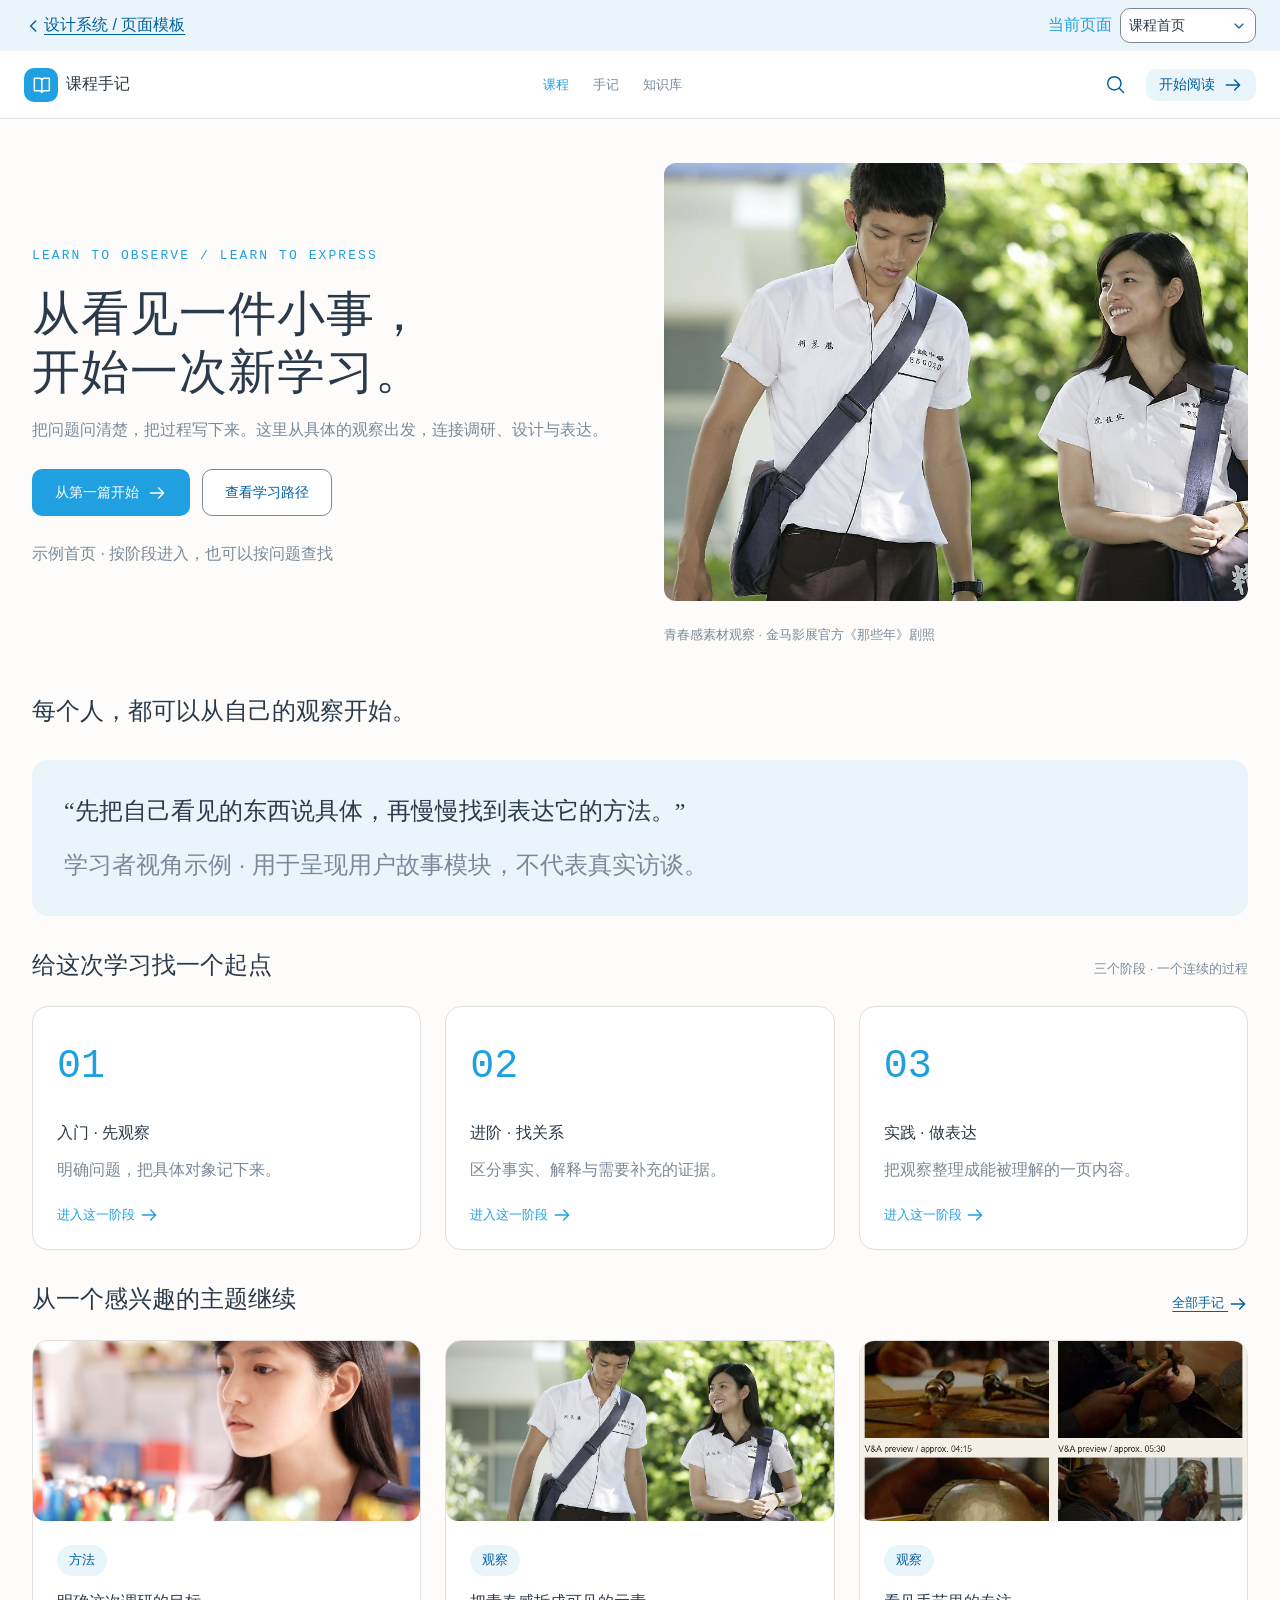
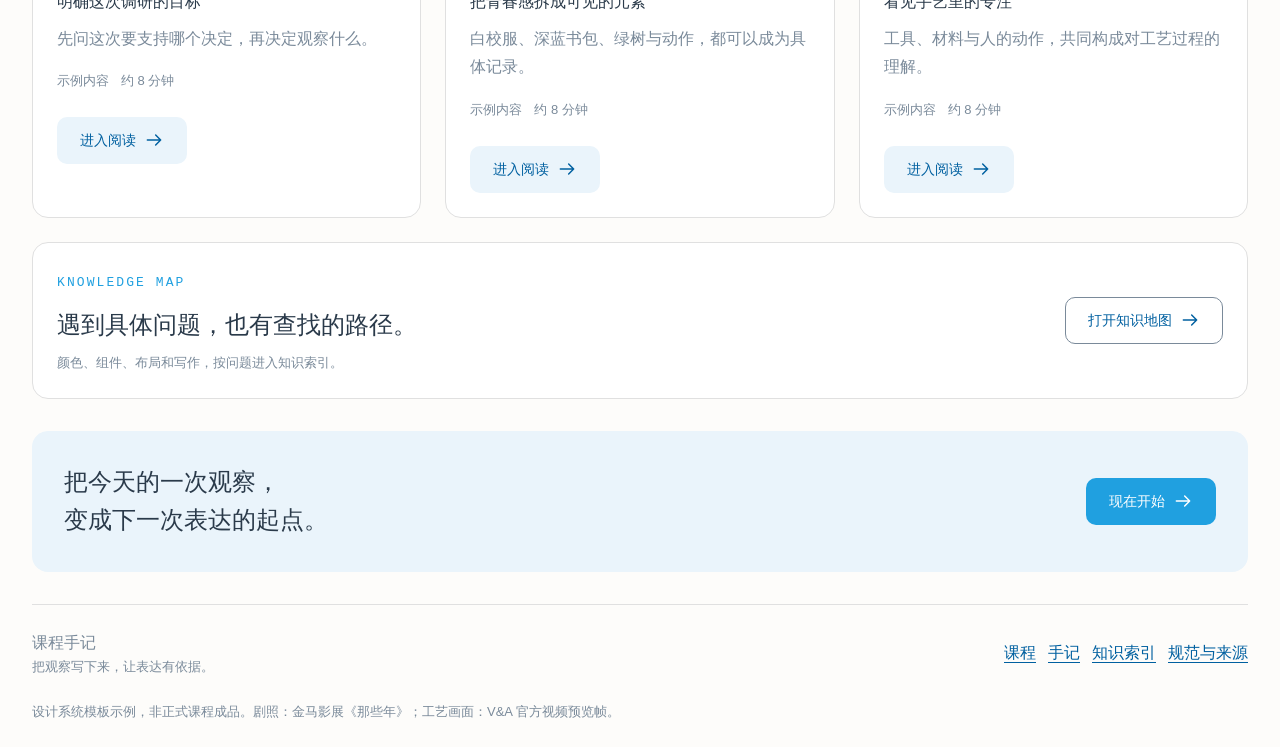
==== commit b1554953: "以基础变量修正设计系统源头并统一所有页面引用" ====
--- a/templates.html
+++ b/templates.html
@@ -6,11 +6,11 @@
   <meta name="color-scheme" content="light">
   <title>页面模板 · 青春感课程设计系统</title>
   <link rel="icon" href="assets/favicon.svg" type="image/svg+xml">
-  <link rel="stylesheet" href="tokens.css">
-  <link rel="stylesheet" href="system.css">
+  <link rel="stylesheet" href="tokens.css?v=reference-1">
+  <link rel="stylesheet" href="system.css?v=reference-1">
   <script src="system.js" defer></script>
   <script src="select.js" defer></script>
-  <script src="templates.js" defer></script>
+  <script src="templates.js?v=reference-1" defer></script>
 </head>
 <body class="template-body">
   <a class="skip" href="#template-main">跳到主要内容</a>
--- a/tokens.css
+++ b/tokens.css
@@ -1,4 +1,4 @@
-/* 严格采用用户指定的 17 项颜色角色，不另造色阶。 */
+/* 从 tokens.json 生成；基础角色依据用户提供的《设计系统基础变量.html》。 */
 :root {
   --color-primary: #20A0E0;
   --color-primary-deep: #0060A0;
@@ -37,42 +37,49 @@
   --semantic-focus: #0060A0;
   --semantic-disabled-bg: #E0E0E0;
   --semantic-disabled-text: #7A8A9A;
-  --font-body: -apple-system, "PingFang SC", "Noto Sans SC", "Microsoft YaHei", sans-serif;
-  --font-display: "鸿雷板书简体", "鸿雷小纸条青春体", "LXGW WenKai", "Kaiti SC", sans-serif;
-  --font-mono: ui-monospace, "SF Mono", Menlo, Consolas, monospace;
-  --font-size-caption: 12px;
-  --font-size-small: 14px;
+  --font-body: -apple-system,"PingFang SC","Noto Sans SC","Microsoft YaHei",sans-serif;
+  --font-display: "鸿雷板书简体","鸿雷小纸条青春体","LXGW WenKai","Yuanti SC","Hiragino Sans GB",sans-serif;
+  --font-quote: "鸿雷小纸条青春体","LXGW WenKai","Kaiti SC","Xingkai SC",cursive;
+  --font-num: "SF Mono","JetBrains Mono",ui-monospace,Menlo,Consolas,monospace;
+  --font-mono: "SF Mono","JetBrains Mono",ui-monospace,Menlo,Consolas,monospace;
+  --font-size-hero: 48px;
+  --font-size-title: 24px;
   --font-size-body: 16px;
-  --font-size-lead: 18px;
+  --font-size-caption: 13px;
+  --font-size-quote: 24px;
+  --font-size-control: 14px;
+  --font-size-display: 48px;
+  --font-size-h1: 48px;
+  --font-size-h2: 24px;
   --font-size-h3: 24px;
-  --font-size-h2: 32px;
-  --font-size-h1: 44px;
-  --font-size-display: 64px;
+  --font-size-lead: 16px;
+  --font-size-small: 13px;
+  --font-size-number: 40px;
   --space-0: 0px;
   --space-1: 4px;
   --space-2: 8px;
   --space-3: 12px;
   --space-4: 16px;
-  --space-5: 20px;
   --space-6: 24px;
   --space-8: 32px;
-  --space-10: 40px;
   --space-12: 48px;
   --space-16: 64px;
-  --space-20: 80px;
-  --space-24: 96px;
   --radius-none: 0px;
   --radius-xs: 4px;
-  --radius-sm: 8px;
+  --radius-sm: 12px;
   --radius-control: 10px;
+  --radius-image: 12px;
   --radius-card: 16px;
-  --radius-hero: 24px;
+  --radius-hero: 16px;
+  --radius-pill: 999px;
   --radius-full: 999px;
   --shadow-none: none;
-  --shadow-xs: 0 1px 3px rgba(42,58,74,.06);
+  --shadow-soft: 0 4px 16px rgba(32,160,224,.10);
+  --shadow-lift: 0 8px 24px rgba(32,160,224,.14);
+  --shadow-xs: 0 4px 16px rgba(32,160,224,.10);
   --shadow-sm: 0 4px 16px rgba(32,160,224,.10);
   --shadow-md: 0 8px 24px rgba(32,160,224,.14);
-  --shadow-lg: 0 20px 64px rgba(42,58,74,.18);
+  --shadow-lg: 0 8px 24px rgba(32,160,224,.14);
   --motion-fast: 160ms;
   --motion-base: 240ms;
   --motion-slow: 320ms;
@@ -94,4 +101,32 @@
   --component-border-width: 1px;
   --component-focus-width: 3px;
   --component-focus-offset: 3px;
-}+  --component-button-padding-x: 22px;
+  --component-button-padding-y: 10px;
+  --text-hero-size: 48px;
+  --text-hero-leading: 1.2;
+  --text-hero-weight: 500;
+  --text-hero-font: var(--font-display);
+  --text-title-size: 24px;
+  --text-title-leading: 1.4;
+  --text-title-weight: 500;
+  --text-title-font: var(--font-display);
+  --text-body-size: 16px;
+  --text-body-leading: 1.8;
+  --text-body-weight: 400;
+  --text-body-font: var(--font-body);
+  --text-caption-size: 13px;
+  --text-caption-leading: 1.6;
+  --text-caption-weight: 400;
+  --text-caption-font: var(--font-body);
+  --text-quote-size: 24px;
+  --text-quote-leading: 1.6;
+  --text-quote-weight: 400;
+  --text-quote-font: var(--font-quote);
+}
+.text-hero, .t-hero { font-family: var(--text-hero-font); font-size: var(--text-hero-size); line-height: var(--text-hero-leading); font-weight: var(--text-hero-weight); }
+.text-title, .t-title { font-family: var(--text-title-font); font-size: var(--text-title-size); line-height: var(--text-title-leading); font-weight: var(--text-title-weight); }
+.text-body, .t-body { font-family: var(--text-body-font); font-size: var(--text-body-size); line-height: var(--text-body-leading); font-weight: var(--text-body-weight); }
+.text-caption, .t-cap { font-family: var(--text-caption-font); font-size: var(--text-caption-size); line-height: var(--text-caption-leading); font-weight: var(--text-caption-weight); }
+.text-quote, .t-quote { font-family: var(--text-quote-font); font-size: var(--text-quote-size); line-height: var(--text-quote-leading); font-weight: var(--text-quote-weight); }
+.text-caption, .t-cap { color: var(--semantic-muted); }
--- a/system.css
+++ b/system.css
@@ -1,24 +1,24 @@
-*{box-sizing:border-box}html{scroll-behavior:smooth;scroll-padding-top:96px}body{margin:0;background:var(--semantic-bg);color:var(--semantic-text);font:400 16px/1.75 var(--font-body);-webkit-text-size-adjust:100%}button,input,select,textarea{font:inherit}button,a,input,select,textarea,summary{touch-action:manipulation}button{cursor:pointer}button:disabled{cursor:not-allowed}a{color:var(--semantic-action);text-underline-offset:4px}a:hover{text-decoration-thickness:2px}img{max-width:100%;display:block}svg{flex-shrink:0;vertical-align:middle}h1,h2,h3,h4,p,figure{margin:0}h1,h2,h3,h4{line-height:1.35;font-weight:600}h1{font-size:var(--font-size-h1);letter-spacing:-.04em}h2{font-size:var(--font-size-h2);letter-spacing:-.025em}h3{font-size:var(--font-size-h3)}p+p{margin-top:var(--space-4)}[hidden]{display:none!important}:focus-visible{outline:var(--component-focus-width) solid var(--semantic-focus);outline-offset:var(--component-focus-offset)}::selection{background:var(--color-surface-blue)}.sr-only{position:absolute;width:1px;height:1px;padding:0;margin:-1px;overflow:hidden;clip:rect(0,0,0,0);white-space:nowrap;border:0}.skip{position:fixed;top:8px;left:8px;z-index:110;transform:translateY(-200%);background:white;padding:12px 20px}.skip:focus{transform:none}.mono,code,kbd{font-family:var(--font-mono)}.muted{color:var(--semantic-muted)}.small{font-size:var(--font-size-small)}.caption{font-size:var(--font-size-caption);color:var(--semantic-muted)}.display{font-family:var(--font-display);font-weight:500}.eyebrow{font:500 11px/1.5 var(--font-mono);letter-spacing:.16em;color:var(--semantic-action);text-transform:uppercase}.row{display:flex;align-items:center;gap:12px;flex-wrap:wrap}.between{justify-content:space-between}.stack{display:grid;gap:16px}.mt{margin-top:24px}.tight{gap:8px}.grow{flex:1;min-width:0}.nowrap{white-space:nowrap}.divider{height:1px;background:var(--semantic-line);margin:24px 0}.grid2{display:grid;grid-template-columns:repeat(2,minmax(0,1fr));gap:24px}.grid3{display:grid;grid-template-columns:repeat(3,minmax(0,1fr));gap:20px}.panel{background:var(--semantic-surface);border:1px solid var(--semantic-line);border-radius:var(--radius-card);padding:24px}.link{background:none;border:0;padding:0;color:var(--semantic-action);text-decoration:underline;text-underline-offset:4px}.icon{width:20px;height:20px;stroke-width:1.75;fill:none;stroke:currentColor;stroke-linecap:round;stroke-linejoin:round}.icon.large{width:32px;height:32px}.number{font-family:var(--font-mono);font-variant-numeric:tabular-nums}.mark{display:inline-grid;place-items:center;width:34px;height:34px;border-radius:var(--radius-control);background:var(--semantic-action);color:white}.brand{display:flex;gap:10px;align-items:center;text-decoration:none;color:var(--semantic-text);font-weight:600;white-space:nowrap}.brand small{display:block;font:10px/1.3 var(--font-mono);letter-spacing:.1em;color:var(--semantic-muted)}
+*{box-sizing:border-box}html{scroll-behavior:smooth;scroll-padding-top:96px}body{margin:0;background:var(--semantic-bg);color:var(--semantic-text);font:400 var(--font-size-body)/1.8 var(--font-body);-webkit-text-size-adjust:100%}button,input,select,textarea{font:inherit}button,a,input,select,textarea,summary{touch-action:manipulation}button{cursor:pointer}button:disabled{cursor:not-allowed}a{color:var(--semantic-action);text-underline-offset:4px}a:hover{text-decoration-thickness:2px}img{max-width:100%;display:block;border-radius:var(--radius-image)}svg{flex-shrink:0;vertical-align:middle}h1,h2,h3,h4,p,figure{margin:0}h1,h2,h3,h4{line-height:1.2;font-weight:500}h1{font-family:var(--font-display);line-height:var(--text-hero-leading);font-size:var(--font-size-hero);letter-spacing:.02em}h2{font-family:var(--font-display);line-height:var(--text-title-leading);font-size:var(--font-size-title);letter-spacing:0}h3,h4{font-family:var(--font-body);font-size:var(--font-size-body);line-height:var(--text-body-leading)}p+p{margin-top:var(--space-4)}[hidden]{display:none!important}:focus-visible{outline:var(--component-focus-width) solid var(--semantic-focus);outline-offset:var(--component-focus-offset)}::selection{background:var(--color-surface-blue)}.sr-only{position:absolute;width:1px;height:1px;padding:0;margin:-1px;overflow:hidden;clip:rect(0,0,0,0);white-space:nowrap;border:0}.skip{position:fixed;top:8px;left:8px;z-index:110;transform:translateY(-200%);background:white;padding:12px 24px}.skip:focus{transform:none}.mono,code,kbd{font-family:var(--font-mono)}.muted{color:var(--semantic-muted);font-size:var(--text-caption-size);line-height:var(--text-caption-leading);font-family:var(--text-caption-font)}.small{font-size:var(--text-caption-size);line-height:var(--text-caption-leading);font-family:var(--text-caption-font)}.caption{font-size:var(--text-caption-size);line-height:var(--text-caption-leading);color:var(--semantic-muted);font-family:var(--text-caption-font)}.display{font-family:var(--font-display);font-weight:500}.eyebrow{font:500 var(--font-size-caption)/1.6 var(--font-mono);letter-spacing:.16em;color:var(--semantic-action);text-transform:uppercase}.row{display:flex;align-items:center;gap:12px;flex-wrap:wrap}.between{justify-content:space-between}.stack{display:grid;gap:16px}.mt{margin-top:24px}.tight{gap:8px}.grow{flex:1;min-width:0}.nowrap{white-space:nowrap}.divider{height:1px;background:var(--semantic-line);margin:24px 0}.grid2{display:grid;grid-template-columns:repeat(2,minmax(0,1fr));gap:24px}.grid3{display:grid;grid-template-columns:repeat(3,minmax(0,1fr));gap:24px}.panel{background:var(--semantic-surface);border:1px solid var(--semantic-line);border-radius:var(--radius-card);padding:24px}.link{background:none;border:0;padding:0;color:var(--semantic-action);text-decoration:underline;text-underline-offset:4px}.icon{width:20px;height:20px;stroke-width:1.75;fill:none;stroke:currentColor;stroke-linecap:round;stroke-linejoin:round}.icon.large{width:32px;height:32px}.number{font-family:var(--font-mono);font-variant-numeric:tabular-nums}.mark{display:inline-grid;place-items:center;width:34px;height:34px;border-radius:var(--radius-control);background:var(--semantic-action);color:white}.brand{display:flex;gap:8px;align-items:center;text-decoration:none;color:var(--semantic-text);font-weight:500;white-space:nowrap}.brand small{display:block;font:var(--font-size-caption)/1.6 var(--font-mono);letter-spacing:.1em;color:var(--semantic-muted)}
 /* Reusable controls: all dimensions and roles come from tokens.css. */
-.btn{display:inline-flex;align-items:center;justify-content:center;gap:8px;min-height:var(--component-button-height-md);padding:0 20px;border:1px solid transparent;border-radius:var(--radius-control);font-size:var(--font-size-small);font-weight:500;text-decoration:none;white-space:nowrap;transition:background var(--motion-fast),box-shadow var(--motion-fast),transform var(--motion-fast)}.btn:hover:not(:disabled){box-shadow:var(--shadow-sm)}.btn:active:not(:disabled){transform:translateY(1px)}.btn.primary{background:var(--semantic-action);color:white}.btn.primary:hover:not(:disabled){background:var(--semantic-action-hover)}.btn.primary:active:not(:disabled){background:var(--semantic-action-pressed)}.btn.secondary{background:var(--semantic-subtle);color:var(--semantic-action)}.btn.secondary:hover{background:var(--color-surface-blue)}.btn.outline{background:var(--semantic-surface);border-color:var(--semantic-control-border);color:var(--semantic-action)}.btn.quiet{color:var(--semantic-action);background:transparent}.btn.danger{background:var(--semantic-danger);color:white}.btn:disabled,.btn[aria-disabled=true]{background:var(--semantic-disabled-bg);color:var(--semantic-disabled-text);box-shadow:none;transform:none}.btn.sm{min-height:32px;padding:0 12px;font-size:var(--font-size-caption)}.btn.lg{min-height:52px;padding:0 24px;font-size:var(--font-size-body)}.btn.round{border-radius:var(--radius-full)}.icon-btn{width:44px;height:44px;padding:0;flex:none}.button-group{display:inline-flex;gap:0}.button-group>.btn{border-radius:0}.button-group>.btn:first-child{border-radius:10px 0 0 10px}.button-group>.btn:last-child{border-radius:0 10px 10px 0}.button-group>.btn+.btn{margin-left:-1px}.chip{display:inline-flex;align-items:center;gap:6px;padding:4px 11px;border:1px solid transparent;border-radius:var(--radius-full);font-size:var(--font-size-caption);line-height:1.5;color:var(--semantic-action);background:var(--semantic-subtle);white-space:nowrap}.chip.success{background:var(--color-white);color:var(--semantic-success)}.chip.warm{background:var(--color-mist-pink);color:#2A3A4A}.chip.warning{background:var(--color-warning-surface);color:var(--semantic-warning)}.chip.neutral{background:var(--color-april-gray);color:var(--semantic-muted)}button.chip{min-height:32px;font-size:13px}button.chip[aria-pressed=true]{background:var(--semantic-action);color:white}.chip .close-tag{padding:0;background:none;border:0;color:inherit;line-height:1}.chip .icon{width:14px;height:14px}.field{display:grid;gap:8px;font-size:var(--font-size-small);max-width:100%}.field>label,.field>span:first-child{font-weight:500}.control{display:flex;align-items:center;gap:8px;min-height:44px;padding:0 12px;border:1px solid var(--semantic-control-border);border-radius:var(--radius-control);background:var(--semantic-surface)}.control:focus-within{border-color:var(--semantic-focus);box-shadow:0 0 0 3px rgba(32,160,224,.14)}.control input{padding:0;min-width:0;width:100%;border:0;background:none;outline:none!important;color:var(--semantic-text);font-size:var(--font-size-small);min-height:42px}.control input::placeholder,textarea::placeholder{color:var(--semantic-muted)}.control:has(:disabled){background:var(--color-april-gray);color:var(--semantic-disabled-text)}.control:has([aria-invalid=true]){border-color:var(--semantic-danger)}input[type=date],select,textarea{width:100%;border:1px solid var(--semantic-control-border);border-radius:var(--radius-control);background:var(--semantic-surface);color:var(--semantic-text);padding:10px 12px;min-height:44px;font-size:var(--font-size-small)}select{cursor:pointer}textarea{min-height:116px;resize:vertical;line-height:1.8}textarea[aria-invalid=true]{border-color:var(--semantic-danger)}.hint{font-size:var(--font-size-caption);color:var(--semantic-muted)}.error-text{font-size:var(--font-size-caption);color:var(--semantic-danger)}.check,.radio,.switch{display:inline-flex;align-items:center;gap:10px;font-size:var(--font-size-small);cursor:pointer;min-height:32px}.check input,.radio input{accent-color:var(--semantic-action);width:18px;height:18px;margin:0}.check:has(:disabled),.radio:has(:disabled){color:var(--semantic-disabled-text);cursor:not-allowed}.switch input{position:absolute;opacity:0;width:1px;height:1px}.switch .track{width:40px;height:24px;border-radius:99px;background:var(--semantic-control-border);padding:3px;transition:background var(--motion-fast)}.switch .track:before{content:'';display:block;background:white;width:18px;height:18px;border-radius:50%;box-shadow:var(--shadow-xs);transition:transform var(--motion-fast)}.switch input:checked+.track{background:var(--semantic-action)}.switch input:checked+.track:before{transform:translateX(16px)}.switch input:focus-visible+.track{outline:3px solid var(--semantic-focus);outline-offset:3px}.switch input:disabled+.track{opacity:.5}.alert{padding:16px;border:1px solid var(--color-surface-blue);border-radius:var(--radius-sm);background:var(--semantic-subtle);color:var(--semantic-action);display:flex;align-items:flex-start;gap:12px;font-size:var(--font-size-small)}.alert.success{background:var(--color-white);color:var(--semantic-success);border-color:#4A8B3B}.alert.warning{background:var(--color-warning-surface);color:var(--semantic-warning);border-color:#F5C542}.alert.error{background:var(--color-error-surface);color:var(--semantic-danger);border-color:#C21F26}.alert strong{display:block;margin-bottom:3px}.alert .icon{margin-top:3px}.alert button{margin-left:auto}.spinner{width:18px;height:18px;display:inline-block;border:2px solid currentColor;border-right-color:transparent;border-radius:50%;animation:spin .8s linear infinite;vertical-align:middle}.loading-inline{display:flex;align-items:center;gap:10px;font-size:var(--font-size-small);color:var(--semantic-action)}.skeleton{border-radius:6px;background:linear-gradient(90deg,#E0E0E0,#FDFCFA,#E0E0E0);background-size:200% 100%;animation:shimmer 1.5s infinite;height:16px}.skeleton-cover{height:94px;border-radius:10px}.skeleton-row{margin:12px 0;width:90%}.skeleton-row.short{width:58%}.progress{height:6px;background:var(--color-surface-blue);border-radius:99px;overflow:hidden}.progress>span{display:block;height:100%;background:var(--semantic-action);border-radius:99px;transition:width var(--motion-base)}.empty{text-align:center;padding:32px 16px}.empty .empty-icon{width:56px;height:56px;display:grid;place-items:center;margin:0 auto 16px;border-radius:50%;background:var(--semantic-subtle);color:var(--semantic-action)}.empty h4{font-size:var(--font-size-body);margin-bottom:8px}.empty p{font-size:var(--font-size-small);color:var(--semantic-muted);margin-bottom:16px}.tooltip-wrap{position:relative;display:inline-flex}.tooltip{position:absolute;z-index:50;left:50%;bottom:calc(100% + 8px);transform:translateX(-50%);width:max-content;max-width:220px;padding:8px 12px;border-radius:var(--radius-sm);background:var(--color-ink);color:white;font-size:var(--font-size-caption);pointer-events:none;opacity:0;visibility:hidden}.tooltip-wrap:hover .tooltip,.tooltip-wrap:focus-within .tooltip{opacity:1;visibility:visible}.tooltip-wrap[data-suppressed] .tooltip{opacity:0;visibility:hidden}.breadcrumb{display:flex;align-items:center;gap:8px;flex-wrap:wrap;font-size:var(--font-size-caption);color:var(--semantic-muted)}.breadcrumb a{color:var(--semantic-muted);text-decoration:none}.breadcrumb span[aria-current]{color:var(--semantic-text);font-weight:500}.breadcrumb .icon{width:12px;height:12px}.tabs{display:flex;gap:8px;border-bottom:1px solid var(--semantic-line);overflow-x:auto;scrollbar-width:thin}.tab{background:none;border:0;color:var(--semantic-muted);min-height:44px;padding:0 14px;border-bottom:2px solid transparent;white-space:nowrap;font-size:var(--font-size-small)}.tab[aria-selected=true]{color:var(--semantic-action);border-bottom-color:var(--semantic-action);font-weight:600}.tab-panel{padding:20px 0}.pagination{display:flex;align-items:center;gap:8px;flex-wrap:wrap}.pagination button{min-width:36px;height:36px;border:1px solid var(--semantic-line);background:var(--semantic-surface);border-radius:var(--radius-sm);color:var(--semantic-text);font-size:13px}.pagination button[aria-current=page]{background:var(--semantic-action);color:white;border-color:var(--semantic-action)}.pagination button:disabled{color:var(--semantic-disabled-text);background:var(--color-april-gray)}.steps{display:flex;gap:12px;list-style:none;padding:0;margin:0}.steps li{display:flex;gap:8px;align-items:center;flex:1;font-size:13px}.steps li+li:before{content:'';width:20px;height:1px;background:var(--semantic-line);margin-right:4px}.step-dot{height:28px;width:28px;display:grid;place-items:center;border-radius:50%;background:var(--color-april-gray);color:var(--semantic-muted);font:12px var(--font-mono)}.steps [aria-current=step] .step-dot{background:var(--semantic-action);color:white}.steps .complete .step-dot{background:var(--color-white);color:var(--semantic-success)}.table-wrap{overflow:auto;border:1px solid var(--semantic-line);border-radius:12px}.table{border-collapse:collapse;width:100%;font-size:13px;white-space:nowrap}.table th,.table td{text-align:left;padding:13px 16px;border-bottom:1px solid var(--semantic-line);vertical-align:top}.table th{font-size:var(--font-size-caption);background:var(--color-april-gray);color:var(--semantic-muted);font-weight:500}.table tr:last-child td{border-bottom:0}.table tbody tr:hover{background:var(--color-surface-blue)}.table th button{background:none;border:0;color:inherit;padding:0;display:flex;align-items:center;gap:6px}.card{background:var(--semantic-surface);border:1px solid var(--semantic-line);border-radius:var(--radius-card);overflow:hidden;transition:box-shadow var(--motion-base),transform var(--motion-base)}.card:hover{box-shadow:var(--shadow-sm)}.card-media{aspect-ratio:16/9;object-fit:cover;width:100%}.card-content{padding:20px}.card h3{font:500 24px/1.4 var(--font-display);margin:12px 0 8px}.card p{font-size:var(--font-size-small);color:var(--semantic-muted)}.card .meta{display:flex;gap:12px;margin-top:16px;font-size:var(--font-size-caption);color:var(--semantic-muted)}.list{list-style:none;margin:0;padding:0}.list>li{padding:16px 0;border-bottom:1px solid var(--semantic-line);display:flex;align-items:center;gap:16px;font-size:var(--font-size-small)}.list>li:last-child{border-bottom:0}.list h4{font-size:15px}.list p{font-size:var(--font-size-caption);color:var(--semantic-muted);margin-top:5px}.list .number{color:var(--semantic-action);font-size:var(--font-size-body)}.avatar{display:inline-grid;place-items:center;flex:none;width:40px;height:40px;background:var(--color-surface-blue);color:var(--semantic-action);font-weight:500;border-radius:50%;font-size:var(--font-size-small)}.avatar.sm{width:28px;height:28px;font-size:11px}.avatar.lg{width:56px;height:56px;font-size:20px}.avatar-group{display:flex;padding-left:8px}.avatar-group .avatar{margin-left:-8px;border:2px solid var(--semantic-surface)}.accordion{border:1px solid var(--semantic-line);border-radius:var(--radius-control);padding:0 16px}.accordion+.accordion{margin-top:8px}.accordion summary{cursor:pointer;padding:14px 0;font-size:var(--font-size-small);font-weight:500}.accordion>div{padding:0 0 16px;font-size:var(--font-size-small);color:var(--semantic-muted)}.directory{border:1px solid var(--semantic-line);border-radius:12px;padding:12px;background:var(--semantic-surface)}.directory details{padding:8px}.directory summary{font-size:var(--font-size-small);cursor:pointer;font-weight:500}.directory a{display:block;text-decoration:none;font-size:13px;padding:8px 12px;border-radius:var(--radius-sm);margin-top:4px;color:var(--semantic-muted)}.directory a[aria-current=page]{background:var(--semantic-subtle);color:var(--semantic-action)}.anchor-nav{border-left:1px solid var(--semantic-line);padding-left:16px;display:grid;gap:10px}.anchor-nav a{font-size:var(--font-size-caption);color:var(--semantic-muted);text-decoration:none}.anchor-nav a.active{color:var(--semantic-action);font-weight:600}.site-header{height:68px;display:flex;align-items:center;justify-content:space-between;gap:20px;border-bottom:1px solid var(--semantic-line);padding:0 24px;background:var(--semantic-surface)}.site-links{display:flex;gap:20px;font-size:13px}.site-links a{text-decoration:none;color:var(--semantic-muted)}.site-links a[aria-current=page]{color:var(--semantic-action);font-weight:500}.site-footer{display:flex;gap:24px;flex-wrap:wrap;align-items:center;justify-content:space-between;padding:24px 0;border-top:1px solid var(--semantic-line);font-size:var(--font-size-caption);color:var(--semantic-muted)}.site-footer a{font-size:var(--font-size-caption)}.dropzone{border:1px dashed var(--semantic-control-border);border-radius:12px;background:var(--color-surface-blue);padding:24px;text-align:center;font-size:var(--font-size-small);cursor:pointer;display:block}.dropzone.drag{border-color:var(--semantic-action);box-shadow:0 0 0 3px var(--color-surface-blue)}.dropzone .icon{width:28px;height:28px;color:var(--semantic-action);margin-bottom:8px}.dropzone input{display:block;max-width:100%;font-size:var(--font-size-caption);margin:12px auto 0}.file-result{display:flex;gap:12px;align-items:center;padding:12px;border:1px solid var(--semantic-line);border-radius:var(--radius-control);margin-top:12px;font-size:13px}.file-result .grow{overflow-wrap:anywhere}.file-result .btn{margin-left:auto}.calendar{max-width:320px;border:1px solid var(--semantic-line);border-radius:12px;padding:12px;background:white}.calendar .week,.calendar .days{display:grid;grid-template-columns:repeat(7,minmax(0,1fr));gap:2px;text-align:center}.calendar .week{font-size:11px;color:var(--semantic-muted);padding:12px 0 6px}.calendar .days button{background:none;border:0;border-radius:var(--radius-sm);min-width:0;height:34px;font:12px var(--font-mono);color:var(--semantic-text)}.calendar .days button:hover{background:var(--semantic-subtle)}.calendar .days button[aria-pressed=true]{background:var(--semantic-action);color:white}.calendar .days button.today{box-shadow:inset 0 0 0 1px var(--semantic-action)}.calendar .days button:disabled{color:var(--semantic-disabled-text)}.rich{max-width:var(--component-reading-width);font-size:var(--font-size-body);line-height:1.9}.rich>p{margin:16px 0}.rich h2{font-size:28px;margin:40px 0 16px}.rich h3{font-size:22px;margin:28px 0 12px}.rich ul,.rich ol{padding-left:24px}.rich blockquote{margin:24px 0;border-left:3px solid var(--semantic-brand);background:var(--semantic-subtle);padding:16px 20px;font-family:var(--font-display);font-size:20px}.rich img{border-radius:12px}.code-block{border-radius:12px;overflow:hidden;border:1px solid var(--semantic-line);background:var(--color-ink);color:#EAF4FB}.code-bar{display:flex;align-items:center;justify-content:space-between;padding:8px 14px;border-bottom:1px solid #2A3A4A;font:11px var(--font-mono);color:#E0E0E0}.code-bar button{color:#FFFFFF;background:none;border:0;font-size:var(--font-size-caption);min-height:28px}.code-block pre{margin:0;padding:16px;overflow:auto;font:12px/1.8 var(--font-mono);tab-size:2}.toast-region{position:fixed;right:24px;bottom:24px;z-index:var(--layer-toast);display:grid;gap:10px;max-width:calc(100vw - 32px);width:360px}.toast{background:var(--semantic-surface);border:1px solid var(--semantic-line);border-left:3px solid var(--semantic-success);padding:14px 16px;border-radius:var(--radius-control);box-shadow:var(--shadow-md);display:flex;align-items:flex-start;gap:10px;font-size:var(--font-size-small);animation:toast-in var(--motion-base) var(--motion-ease)}.toast.error{border-left-color:var(--semantic-danger)}dialog{border:1px solid var(--semantic-line);border-radius:20px;padding:0;background:var(--semantic-surface);color:var(--semantic-text);width:min(520px,calc(100vw - 32px));max-height:85dvh;box-shadow:var(--shadow-lg)}dialog::backdrop{background:rgba(42,58,74,.38);backdrop-filter:blur(3px)}.dialog-inner{padding:28px}.dialog-inner h2{font-size:var(--font-size-h3);margin-bottom:12px}.dialog-actions{display:flex;justify-content:flex-end;gap:12px;margin-top:24px}.drawer{height:100dvh;max-height:none;margin:0;width:min(320px,90vw);border-radius:0 16px 16px 0;border:0;box-shadow:var(--shadow-lg)}.search-dialog{width:min(640px,calc(100vw - 32px))}.search-dialog .control{margin:20px}.search-results{list-style:none;padding:0 12px 12px;margin:0;max-height:50vh;overflow:auto}.search-results a{display:flex;justify-content:space-between;gap:20px;padding:12px;border-radius:var(--radius-sm);text-decoration:none;font-size:var(--font-size-small)}.search-results a:hover{background:var(--semantic-subtle)}
+.btn{display:inline-flex;align-items:center;justify-content:center;gap:8px;min-height:var(--component-button-height-md);padding:var(--component-button-padding-y) var(--component-button-padding-x);border:1px solid transparent;border-radius:var(--radius-control);font-size:var(--font-size-control);font-weight:400;text-decoration:none;white-space:nowrap;transition:background var(--motion-fast),box-shadow var(--motion-fast),transform var(--motion-fast);line-height:var(--text-body-leading)}.btn:hover:not(:disabled){box-shadow:var(--shadow-sm)}.btn:active:not(:disabled){transform:translateY(1px)}.btn.primary{background:var(--semantic-action);color:white}.btn.primary:hover:not(:disabled){background:var(--semantic-action-hover)}.btn.primary:active:not(:disabled){background:var(--semantic-action-pressed)}.btn.secondary{background:var(--semantic-subtle);color:var(--semantic-action)}.btn.secondary:hover{background:var(--color-surface-blue)}.btn.outline{background:var(--semantic-surface);border-color:var(--semantic-control-border);color:var(--semantic-action)}.btn.quiet{color:var(--semantic-action);background:transparent}.btn.danger{background:var(--semantic-danger);color:white}.btn:disabled,.btn[aria-disabled=true]{background:var(--semantic-disabled-bg);color:var(--semantic-disabled-text);box-shadow:none;transform:none}.btn.sm{min-height:32px;padding:0 12px;font-size:var(--font-size-control)}.btn.lg{min-height:52px;padding:0 24px;font-size:var(--font-size-control)}.btn.round{border-radius:var(--radius-full)}.icon-btn{width:44px;height:44px;padding:0;flex:none}.button-group{display:inline-flex;gap:0}.button-group>.btn{border-radius:0}.button-group>.btn:first-child{border-radius:10px 0 0 10px}.button-group>.btn:last-child{border-radius:0 10px 10px 0}.button-group>.btn+.btn{margin-left:-1px}.chip{display:inline-flex;align-items:center;gap:8px;padding:4px 11px;border:1px solid transparent;border-radius:var(--radius-full);font-size:var(--font-size-caption);line-height:1.6;color:var(--semantic-action);background:var(--semantic-subtle);white-space:nowrap}.chip.success{background:var(--color-white);color:var(--semantic-success)}.chip.warm{background:var(--color-mist-pink);color:#2A3A4A}.chip.warning{background:var(--color-warning-surface);color:var(--semantic-warning)}.chip.neutral{background:var(--color-april-gray);color:var(--semantic-muted)}button.chip{min-height:32px;font-size:var(--font-size-caption)}button.chip[aria-pressed=true]{background:var(--semantic-action);color:white}.chip .close-tag{padding:0;background:none;border:0;color:inherit;line-height:1.6}.chip .icon{width:14px;height:14px}.field{display:grid;gap:8px;font-size:var(--font-size-control);max-width:100%}.field>label,.field>span:first-child{font-weight:500}.control{display:flex;align-items:center;gap:8px;min-height:44px;padding:0 12px;border:1px solid var(--semantic-control-border);border-radius:var(--radius-control);background:var(--semantic-surface)}.control:focus-within{border-color:var(--semantic-focus);box-shadow:0 0 0 3px rgba(32,160,224,.14)}.control input{padding:0;min-width:0;width:100%;border:0;background:none;outline:none!important;color:var(--semantic-text);font-size:var(--font-size-control);min-height:42px}.control input::placeholder,textarea::placeholder{color:var(--semantic-muted)}.control:has(:disabled){background:var(--color-april-gray);color:var(--semantic-disabled-text)}.control:has([aria-invalid=true]){border-color:var(--semantic-danger)}input[type=date],select,textarea{width:100%;border:1px solid var(--semantic-control-border);border-radius:var(--radius-control);background:var(--semantic-surface);color:var(--semantic-text);padding:10px 12px;min-height:44px;font-size:var(--font-size-control)}select{cursor:pointer}textarea{min-height:116px;resize:vertical;line-height:1.8}textarea[aria-invalid=true]{border-color:var(--semantic-danger)}.hint{font-size:var(--text-caption-size);color:var(--semantic-muted);line-height:var(--text-caption-leading);font-family:var(--text-caption-font)}.error-text{font-size:var(--text-caption-size);color:var(--semantic-danger);line-height:var(--text-caption-leading);font-family:var(--text-caption-font)}.check,.radio,.switch{display:inline-flex;align-items:center;gap:10px;font-size:var(--font-size-control);cursor:pointer;min-height:32px}.check input,.radio input{accent-color:var(--semantic-action);width:18px;height:18px;margin:0}.check:has(:disabled),.radio:has(:disabled){color:var(--semantic-disabled-text);cursor:not-allowed}.switch input{position:absolute;opacity:0;width:1px;height:1px}.switch .track{width:40px;height:24px;border-radius:99px;background:var(--semantic-control-border);padding:3px;transition:background var(--motion-fast)}.switch .track:before{content:'';display:block;background:white;width:18px;height:18px;border-radius:50%;box-shadow:var(--shadow-xs);transition:transform var(--motion-fast)}.switch input:checked+.track{background:var(--semantic-action)}.switch input:checked+.track:before{transform:translateX(16px)}.switch input:focus-visible+.track{outline:3px solid var(--semantic-focus);outline-offset:3px}.switch input:disabled+.track{opacity:.5}.alert{padding:16px;border:1px solid var(--color-surface-blue);border-radius:var(--radius-sm);background:var(--semantic-subtle);color:var(--semantic-action);display:flex;align-items:flex-start;gap:12px;font-size:var(--font-size-body)}.alert.success{background:var(--color-white);color:var(--semantic-success);border-color:#4A8B3B}.alert.warning{background:var(--color-warning-surface);color:var(--semantic-warning);border-color:#F5C542}.alert.error{background:var(--color-error-surface);color:var(--semantic-danger);border-color:#C21F26}.alert strong{display:block;margin-bottom:3px}.alert .icon{margin-top:3px}.alert button{margin-left:auto}.spinner{width:18px;height:18px;display:inline-block;border:2px solid currentColor;border-right-color:transparent;border-radius:50%;animation:spin .8s linear infinite;vertical-align:middle}.loading-inline{display:flex;align-items:center;gap:8px;font-size:var(--font-size-body);color:var(--semantic-action)}.skeleton{border-radius:6px;background:linear-gradient(90deg,#E0E0E0,#FDFCFA,#E0E0E0);background-size:200% 100%;animation:shimmer 1.5s infinite;height:16px}.skeleton-cover{height:94px;border-radius:10px}.skeleton-row{margin:12px 0;width:90%}.skeleton-row.short{width:58%}.progress{height:6px;background:var(--color-surface-blue);border-radius:99px;overflow:hidden}.progress>span{display:block;height:100%;background:var(--semantic-action);border-radius:99px;transition:width var(--motion-base)}.empty{text-align:center;padding:32px 16px}.empty .empty-icon{width:56px;height:56px;display:grid;place-items:center;margin:0 auto 16px;border-radius:50%;background:var(--semantic-subtle);color:var(--semantic-action)}.empty h4{font-size:var(--font-size-body);margin-bottom:8px}.empty p{font-size:var(--font-size-body);color:var(--semantic-muted);margin-bottom:16px}.tooltip-wrap{position:relative;display:inline-flex}.tooltip{position:absolute;z-index:50;left:50%;bottom:calc(100% + 8px);transform:translateX(-50%);width:max-content;max-width:220px;padding:8px 12px;border-radius:var(--radius-sm);background:var(--color-ink);color:white;font-size:var(--font-size-body);pointer-events:none;opacity:0;visibility:hidden}.tooltip-wrap:hover .tooltip,.tooltip-wrap:focus-within .tooltip{opacity:1;visibility:visible}.tooltip-wrap[data-suppressed] .tooltip{opacity:0;visibility:hidden}.breadcrumb{display:flex;align-items:center;gap:8px;flex-wrap:wrap;font-size:var(--text-caption-size);color:var(--semantic-muted);line-height:var(--text-caption-leading);font-family:var(--text-caption-font)}.breadcrumb a{color:var(--semantic-muted);text-decoration:none}.breadcrumb span[aria-current]{color:var(--semantic-text);font-weight:500}.breadcrumb .icon{width:12px;height:12px}.tabs{display:flex;gap:8px;border-bottom:1px solid var(--semantic-line);overflow-x:auto;scrollbar-width:thin}.tab{background:none;border:0;color:var(--semantic-muted);min-height:44px;padding:0 14px;border-bottom:2px solid transparent;white-space:nowrap;font-size:var(--font-size-control)}.tab[aria-selected=true]{color:var(--semantic-action);border-bottom-color:var(--semantic-action);font-weight:500}.tab-panel{padding:20px 0}.pagination{display:flex;align-items:center;gap:8px;flex-wrap:wrap}.pagination button{min-width:36px;height:36px;border:1px solid var(--semantic-line);background:var(--semantic-surface);border-radius:var(--radius-sm);color:var(--semantic-text);font-size:var(--font-size-caption)}.pagination button[aria-current=page]{background:var(--semantic-action);color:white;border-color:var(--semantic-action)}.pagination button:disabled{color:var(--semantic-disabled-text);background:var(--color-april-gray)}.steps{display:flex;gap:12px;list-style:none;padding:0;margin:0}.steps li{display:flex;gap:8px;align-items:center;flex:1;font-size:var(--font-size-caption)}.steps li+li:before{content:'';width:20px;height:1px;background:var(--semantic-line);margin-right:4px}.step-dot{height:28px;width:28px;display:grid;place-items:center;border-radius:50%;background:var(--color-april-gray);color:var(--semantic-muted);font:var(--font-size-caption)/1.6 var(--font-mono)}.steps [aria-current=step] .step-dot{background:var(--semantic-action);color:white}.steps .complete .step-dot{background:var(--color-white);color:var(--semantic-success)}.table-wrap{overflow:auto;border:1px solid var(--semantic-line);border-radius:12px}.table{border-collapse:collapse;width:100%;font-size:var(--font-size-caption);white-space:nowrap}.table th,.table td{text-align:left;padding:13px 16px;border-bottom:1px solid var(--semantic-line);vertical-align:top;font-family:var(--text-caption-font);line-height:var(--text-caption-leading)}.table th{font-size:var(--text-caption-size);background:var(--color-april-gray);color:var(--semantic-muted);font-weight:500;font-family:var(--text-caption-font);line-height:var(--text-caption-leading)}.table tr:last-child td{border-bottom:0}.table tbody tr:hover{background:var(--color-surface-blue)}.table th button{background:none;border:0;color:inherit;padding:0;display:flex;align-items:center;gap:8px;font-family:var(--text-caption-font);line-height:var(--text-caption-leading)}.card{background:var(--semantic-surface);border:1px solid var(--semantic-line);border-radius:var(--radius-card);overflow:hidden;transition:box-shadow var(--motion-base),transform var(--motion-base)}.card:hover{box-shadow:var(--shadow-sm)}.card-media{aspect-ratio:16/9;object-fit:cover;width:100%;border-radius:var(--radius-image)}.card-content{padding:24px}.card h3{font:500 var(--font-size-body)/1.8 var(--font-display);margin:12px 0 8px}.card p{font-size:var(--font-size-body);color:var(--semantic-muted)}.card .meta{display:flex;gap:12px;margin-top:16px;font-size:var(--font-size-caption);color:var(--semantic-muted)}.list{list-style:none;margin:0;padding:0}.list>li{padding:16px 0;border-bottom:1px solid var(--semantic-line);display:flex;align-items:center;gap:16px;font-size:var(--font-size-body)}.list>li:last-child{border-bottom:0}.list h4{font-size:var(--font-size-body)}.list p{font-size:var(--font-size-body);color:var(--semantic-muted);margin-top:5px}.list .number{color:var(--semantic-action);font-size:var(--font-size-caption)}.avatar{display:inline-grid;place-items:center;flex:none;width:40px;height:40px;background:var(--color-surface-blue);color:var(--semantic-action);font-weight:500;border-radius:50%;font-size:var(--font-size-body)}.avatar.sm{width:28px;height:28px;font-size:var(--font-size-caption)}.avatar.lg{width:56px;height:56px;font-size:var(--font-size-title)}.avatar-group{display:flex;padding-left:8px}.avatar-group .avatar{margin-left:-8px;border:2px solid var(--semantic-surface)}.accordion{border:1px solid var(--semantic-line);border-radius:var(--radius-control);padding:0 16px}.accordion+.accordion{margin-top:8px}.accordion summary{cursor:pointer;padding:16px 0;font-size:var(--font-size-body);font-weight:500}.accordion>div{padding:0 0 16px;font-size:var(--font-size-body);color:var(--semantic-muted)}.directory{border:1px solid var(--semantic-line);border-radius:12px;padding:12px;background:var(--semantic-surface)}.directory details{padding:8px}.directory summary{font-size:var(--text-caption-size);cursor:pointer;font-weight:500;line-height:var(--text-caption-leading);font-family:var(--text-caption-font)}.directory a{display:block;text-decoration:none;font-size:var(--text-caption-size);padding:8px 12px;border-radius:var(--radius-sm);margin-top:4px;color:var(--semantic-muted);line-height:var(--text-caption-leading);font-family:var(--text-caption-font)}.directory a[aria-current=page]{background:var(--semantic-subtle);color:var(--semantic-action)}.anchor-nav{border-left:1px solid var(--semantic-line);padding-left:16px;display:grid;gap:8px}.anchor-nav a{font-size:var(--text-caption-size);color:var(--semantic-muted);text-decoration:none;line-height:var(--text-caption-leading);font-family:var(--text-caption-font)}.anchor-nav a.active{color:var(--semantic-action);font-weight:500;font-size:var(--text-caption-size);line-height:var(--text-caption-leading);font-family:var(--text-caption-font)}.site-header{height:68px;display:flex;align-items:center;justify-content:space-between;gap:24px;border-bottom:1px solid var(--semantic-line);padding:0 24px;background:var(--semantic-surface)}.site-links{display:flex;gap:24px;font-size:var(--font-size-caption)}.site-links a{text-decoration:none;color:var(--semantic-muted)}.site-links a[aria-current=page]{color:var(--semantic-action);font-weight:500}.site-footer{display:flex;gap:24px;flex-wrap:wrap;align-items:center;justify-content:space-between;padding:24px 0;border-top:1px solid var(--semantic-line);font-size:var(--font-size-body);color:var(--semantic-muted)}.site-footer a{font-size:var(--font-size-body)}.dropzone{border:1px dashed var(--semantic-control-border);border-radius:12px;background:var(--color-surface-blue);padding:24px;text-align:center;font-size:var(--font-size-body);cursor:pointer;display:block}.dropzone.drag{border-color:var(--semantic-action);box-shadow:0 0 0 3px var(--color-surface-blue)}.dropzone .icon{width:28px;height:28px;color:var(--semantic-action);margin-bottom:8px}.dropzone input{display:block;max-width:100%;font-size:var(--font-size-control);margin:12px auto 0}.file-result{display:flex;gap:12px;align-items:center;padding:12px;border:1px solid var(--semantic-line);border-radius:var(--radius-control);margin-top:12px;font-size:var(--font-size-caption)}.file-result .grow{overflow-wrap:anywhere}.file-result .btn{margin-left:auto}.calendar{max-width:320px;border:1px solid var(--semantic-line);border-radius:12px;padding:12px;background:white}.calendar .week,.calendar .days{display:grid;grid-template-columns:repeat(7,minmax(0,1fr));gap:2px;text-align:center}.calendar .week{font-size:var(--font-size-caption);color:var(--semantic-muted);padding:12px 0 8px}.calendar .days button{background:none;border:0;border-radius:var(--radius-sm);min-width:0;height:34px;font:var(--font-size-caption)/1.6 var(--font-mono);color:var(--semantic-text)}.calendar .days button:hover{background:var(--semantic-subtle)}.calendar .days button[aria-pressed=true]{background:var(--semantic-action);color:white}.calendar .days button.today{box-shadow:inset 0 0 0 1px var(--semantic-action)}.calendar .days button:disabled{color:var(--semantic-disabled-text)}.rich{max-width:var(--component-reading-width);font-size:var(--font-size-body);line-height:1.8}.rich>p{margin:16px 0}.rich h2{font-size:var(--font-size-title);margin:32px 0 16px}.rich h3{font-size:var(--font-size-body);margin:32px 0 12px}.rich ul,.rich ol{padding-left:24px}.rich blockquote{margin:24px 0;border-left:3px solid var(--semantic-brand);background:var(--semantic-subtle);padding:16px 24px;font-family:var(--font-quote);font-size:var(--font-size-title)}.rich img{border-radius:var(--radius-image)}.code-block{border-radius:12px;overflow:hidden;border:1px solid var(--semantic-line);background:var(--color-ink);color:#EAF4FB}.code-bar{display:flex;align-items:center;justify-content:space-between;padding:8px 16px;border-bottom:1px solid #2A3A4A;font:var(--font-size-caption)/1.6 var(--font-mono);color:#E0E0E0}.code-bar button{color:#FFFFFF;background:none;border:0;font-size:var(--font-size-caption);min-height:28px}.code-block pre{margin:0;padding:16px;overflow:auto;font:var(--font-size-caption)/1.6 var(--font-mono);tab-size:2}.toast-region{position:fixed;right:24px;bottom:24px;z-index:var(--layer-toast);display:grid;gap:8px;max-width:calc(100vw - 32px);width:360px}.toast{background:var(--semantic-surface);border:1px solid var(--semantic-line);border-left:3px solid var(--semantic-success);padding:16px 16px;border-radius:var(--radius-control);box-shadow:var(--shadow-md);display:flex;align-items:flex-start;gap:8px;font-size:var(--font-size-body);animation:toast-in var(--motion-base) var(--motion-ease)}.toast.error{border-left-color:var(--semantic-danger)}dialog{border:1px solid var(--semantic-line);border-radius:20px;padding:0;background:var(--semantic-surface);color:var(--semantic-text);width:min(520px,calc(100vw - 32px));max-height:85dvh;box-shadow:var(--shadow-lg)}dialog::backdrop{background:rgba(42,58,74,.38);backdrop-filter:blur(3px)}.dialog-inner{padding:32px}.dialog-inner h2{font-size:var(--font-size-title);margin-bottom:12px}.dialog-actions{display:flex;justify-content:flex-end;gap:12px;margin-top:24px}.drawer{height:100dvh;max-height:none;margin:0;width:min(320px,90vw);border-radius:0 16px 16px 0;border:0;box-shadow:var(--shadow-lg)}.search-dialog{width:min(640px,calc(100vw - 32px))}.search-dialog .control{margin:20px}.search-results{list-style:none;padding:0 12px 12px;margin:0;max-height:50vh;overflow:auto}.search-results a{display:flex;justify-content:space-between;gap:24px;padding:12px;border-radius:var(--radius-sm);text-decoration:none;font-size:var(--font-size-body)}.search-results a:hover{background:var(--semantic-subtle)}
 /* Documentation application. */
-.doc-header{height:76px;position:sticky;top:0;z-index:var(--layer-sticky);display:flex;align-items:center;justify-content:space-between;gap:24px;padding:0 32px;border-bottom:1px solid var(--semantic-line);background:rgba(253,252,250,.95);backdrop-filter:blur(16px)}.header-search{display:flex;align-items:center;gap:10px;border:1px solid var(--semantic-line);background:white;border-radius:var(--radius-control);padding:9px 12px;width:240px;color:var(--semantic-muted);font-size:var(--font-size-caption)}.header-search kbd{margin-left:auto;font-size:10px;border:1px solid var(--semantic-line);border-radius:var(--radius-xs);padding:1px 4px}.doc-shell{display:grid;grid-template-columns:224px minmax(0,1fr);max-width:1600px;margin:auto}.doc-nav{position:sticky;top:76px;height:calc(100dvh - 76px);overflow:auto;border-right:1px solid var(--semantic-line);padding:32px 20px}.nav-group{font:10px var(--font-mono);color:var(--semantic-muted);letter-spacing:.14em;margin:28px 12px 12px}.nav-group:first-child{margin-top:0}.doc-nav a,.drawer-nav a{display:flex;align-items:center;gap:12px;min-height:44px;padding:8px 12px;border-radius:var(--radius-control);font-size:13px;color:var(--semantic-muted);text-decoration:none;margin:4px 0}.doc-nav a[aria-current=page],.drawer-nav a[aria-current=page]{background:var(--semantic-subtle);color:var(--semantic-action);font-weight:500}.doc-nav .nav-note{font-size:11px;line-height:1.7;border-top:1px solid var(--semantic-line);padding:20px 12px;margin-top:32px;color:var(--semantic-muted)}.doc-main{padding:40px 48px 64px;min-width:0;max-width:1280px;width:100%}.mobile-menu{display:none}.page-head{margin-bottom:32px}.page-head h1{margin:8px 0 14px}.page-head p{max-width:64ch;color:var(--semantic-muted);font-size:15px}.page-head .row{margin-top:20px}.section-head{display:flex;gap:16px;align-items:baseline;justify-content:space-between;margin:40px 0 20px}.section-head h2{font-size:26px}.section-head p{font-size:13px;color:var(--semantic-muted)}.hero{display:grid;grid-template-columns:1.12fr .88fr;border-bottom:1px solid var(--semantic-line);padding:20px 0 48px;gap:40px;align-items:center}.hero h1{font-family:var(--font-display);font-size:clamp(36px,4.5vw,60px);line-height:1.3;letter-spacing:0;margin:20px 0}.hero h1 em{font-style:normal;color:var(--semantic-action)}.hero p{font-size:15px;color:var(--semantic-muted);max-width:45ch}.hero .row{margin-top:28px}.hero-preview{background:var(--color-surface-blue);padding:28px;border-radius:var(--radius-hero);position:relative}.hero-preview .card{box-shadow:var(--shadow-md);transform:rotate(-2deg)}.hero-preview .card img{height:160px}.hero-preview .card h3{font-size:25px}.hero-preview .sample-label{display:block;font:10px var(--font-mono);color:var(--semantic-action);letter-spacing:.08em;margin-bottom:16px}.hero-stamp{position:absolute;bottom:-12px;right:-12px;padding:12px 16px;border-radius:12px;background:#F0D9DC;color:#2A3A4A;font-family:var(--font-display);font-size:var(--font-size-lead);transform:rotate(4deg);box-shadow:var(--shadow-sm)}.stats{display:grid;grid-template-columns:repeat(4,1fr);padding:28px 0;border-bottom:1px solid var(--semantic-line);gap:24px}.stats b{display:block;font:32px/1.2 var(--font-mono);color:var(--semantic-action)}.stats span{font-size:var(--font-size-caption);color:var(--semantic-muted)}.principle{padding-top:16px;border-top:2px solid var(--color-surface-blue)}.principle h3{font-size:var(--font-size-body);margin:8px 0}.principle p{font-size:13px;color:var(--semantic-muted)}.entry-card{display:block;padding:24px;border:1px solid var(--semantic-line);border-radius:var(--radius-card);background:white;text-decoration:none;color:var(--semantic-text)}.entry-card .icon{color:var(--semantic-action);margin-bottom:20px}.entry-card h3{font-size:var(--font-size-lead);margin-bottom:8px}.entry-card p{font-size:13px;color:var(--semantic-muted)}.entry-card:hover{border-color:var(--semantic-action);box-shadow:var(--shadow-sm)}.swatch-grid{display:grid;grid-template-columns:repeat(5,1fr);gap:12px}.swatch{overflow:hidden;border:1px solid var(--semantic-line);border-radius:var(--radius-control);background:white}.swatch button{width:100%;height:66px;border:0;display:block}.swatch .swatch-meta{padding:10px;font:11px/1.7 var(--font-mono)}.swatch .swatch-meta strong{display:block;font:12px/1.5 var(--font-body);margin-bottom:3px}.token-table td:first-child{font-family:var(--font-mono);font-size:var(--font-size-caption)}.token-table td{white-space:normal;overflow-wrap:anywhere}.type-row{padding:24px 0;border-bottom:1px solid var(--semantic-line);display:flex;align-items:baseline;justify-content:space-between;gap:20px}.type-row span:last-child{font:11px var(--font-mono);color:var(--semantic-muted);flex:none}.space-row{display:flex;align-items:center;gap:16px;margin:12px 0;font:12px var(--font-mono)}.space-row code{width:66px}.space-bar{height:16px;background:var(--color-surface-blue);border-radius:3px}.ruler-grid{display:grid;grid-template-columns:repeat(12,1fr);gap:8px;height:92px;background:var(--color-surface-blue);padding:16px;border-radius:10px}.ruler-grid i{display:block;background:var(--color-surface-blue);border-radius:3px}.shape-sample{height:76px;display:grid;place-items:center;background:var(--semantic-surface);border:1px solid var(--semantic-line);font:11px var(--font-mono)}.icon-samples{display:grid;grid-template-columns:repeat(6,1fr);gap:12px}.icon-samples>div{text-align:center;border:1px solid var(--semantic-line);border-radius:var(--radius-control);padding:14px 4px;font-size:10px}.icon-samples .icon{display:block;margin:0 auto 8px}.component-tools{display:flex;align-items:center;gap:16px;flex-wrap:wrap;margin-bottom:24px;position:sticky;top:76px;z-index:20;padding:16px 0;background:var(--semantic-bg)}.component-tools .control{width:280px}.component-tools .filters{display:flex;gap:6px;flex-wrap:wrap}.component{scroll-margin-top:160px;border:1px solid var(--semantic-line);border-radius:var(--radius-card);background:var(--semantic-surface);margin-bottom:24px;overflow:hidden}.component-head{padding:20px 24px;border-bottom:1px solid var(--semantic-line);display:flex;align-items:center;justify-content:space-between;gap:16px;flex-wrap:wrap}.component-head h2{font-size:20px}.component-head h2 small{font:11px var(--font-mono);color:var(--semantic-muted);margin-left:10px}.component-body{display:grid;grid-template-columns:minmax(0,1.3fr) minmax(220px,.8fr)}.component-stage{padding:28px;min-width:0;background-image:radial-gradient(#E0E0E0 .8px,transparent .8px);background-size:16px 16px}.component-stage .sample-card{max-width:320px}.component-spec{padding:24px;border-left:1px solid var(--semantic-line);background:var(--color-paper);font-size:var(--font-size-caption);min-width:0}.component-spec dt{color:var(--semantic-muted);font-size:11px;margin-bottom:3px}.component-spec dd{margin:0 0 14px;line-height:1.7;overflow-wrap:anywhere}.component-spec code{font-size:10px}.component-code{border-top:1px solid var(--semantic-line);padding:0 24px}.component-code summary{padding:12px 0;cursor:pointer;font-size:var(--font-size-caption);color:var(--semantic-action)}.component-code pre{background:var(--color-ink);color:#EAF4FB;padding:16px;border-radius:var(--radius-control);overflow:auto;font:11px/1.8 var(--font-mono);margin:0 0 16px}.component-status{display:flex;flex-wrap:wrap;gap:10px;padding:10px 24px;border-top:1px solid var(--semantic-line);font-size:10px;color:var(--semantic-muted)}.component-status strong{color:var(--semantic-success);font-weight:500}.component-status .pending{color:var(--semantic-warning)}.pattern{padding:28px;background:white;border:1px solid var(--semantic-line);border-radius:var(--radius-card);margin-bottom:24px}.pattern h2{font-size:var(--font-size-h3);margin:12px 0}.pattern p{font-size:var(--font-size-small);color:var(--semantic-muted)}.pattern-list{display:grid;grid-template-columns:repeat(3,1fr);gap:20px;margin:24px 0}.pattern-list div{border-top:2px solid var(--color-surface-blue);padding-top:12px;font-size:13px}.pattern-list b{display:block;margin-bottom:8px}.template-grid{display:grid;grid-template-columns:repeat(2,minmax(0,1fr));gap:20px}.template-card{padding:24px;border:1px solid var(--semantic-line);border-radius:var(--radius-card);background:white}.template-card h2{font-size:20px;margin:16px 0 10px}.template-card p{font-size:13px;color:var(--semantic-muted)}.formula{font:12px/1.9 var(--font-body);background:var(--color-surface-blue);border-left:2px solid var(--semantic-brand);padding:12px 14px;margin:16px 0}.wireframe{height:134px;border:1px solid var(--semantic-line);background:var(--color-paper);border-radius:var(--radius-sm);padding:10px;display:grid;gap:6px}.wireframe>i{display:block;border-radius:3px;background:var(--color-surface-blue)}.wire-row{display:flex;gap:6px;flex:1}.wire-row i{display:block;background:var(--color-surface-blue);border-radius:3px}.wire-row i.main{background:var(--color-april-gray)}.preview-toolbar{display:flex;align-items:center;justify-content:space-between;gap:12px;flex-wrap:wrap;padding:12px;border:1px solid var(--semantic-line);background:white;border-radius:12px 12px 0 0;margin-top:32px}.preview-scroll{overflow:auto;background:var(--color-april-gray);padding:16px;border:1px solid var(--semantic-line);border-top:0;border-radius:0 0 12px 12px}.preview-frame{display:block;width:100%;height:760px;border:0;margin:0 auto;background:white;transition:width var(--motion-base);max-width:none}.coverage td,.coverage th{font-size:var(--font-size-caption)}.callout-note{font-size:var(--font-size-caption);color:var(--semantic-muted);padding:12px 0}.doc-bottom{margin-top:64px}.status-dot{width:6px;height:6px;border-radius:50%;background:var(--semantic-success);display:inline-block;margin-right:5px}
+.doc-header{height:76px;position:sticky;top:0;z-index:var(--layer-sticky);display:flex;align-items:center;justify-content:space-between;gap:24px;padding:0 32px;border-bottom:1px solid var(--semantic-line);background:rgba(253,252,250,.95);backdrop-filter:blur(16px)}.header-search{display:flex;align-items:center;gap:8px;border:1px solid var(--semantic-line);background:white;border-radius:var(--radius-control);padding:9px 12px;width:288px;color:var(--semantic-muted);font-size:var(--font-size-control);white-space:nowrap}.header-search kbd{margin-left:auto;font-size:var(--font-size-caption);border:1px solid var(--semantic-line);border-radius:var(--radius-xs);padding:1px 4px}.doc-shell{display:grid;grid-template-columns:224px minmax(0,1fr);max-width:1600px;margin:auto}.doc-nav{position:sticky;top:76px;height:calc(100dvh - 76px);overflow:auto;border-right:1px solid var(--semantic-line);padding:32px 24px}.nav-group{font:var(--font-size-caption)/1.6 var(--font-mono);color:var(--semantic-muted);letter-spacing:.14em;margin:32px 12px 12px}.nav-group:first-child{margin-top:0}.doc-nav a,.drawer-nav a{display:flex;align-items:center;gap:12px;min-height:44px;padding:8px 12px;border-radius:var(--radius-control);font-size:var(--font-size-caption);color:var(--semantic-muted);text-decoration:none;margin:4px 0}.doc-nav a[aria-current=page],.drawer-nav a[aria-current=page]{background:var(--semantic-subtle);color:var(--semantic-action);font-weight:500}.doc-nav .nav-note{font-size:var(--font-size-caption);line-height:1.6;border-top:1px solid var(--semantic-line);padding:24px 12px;margin-top:32px;color:var(--semantic-muted)}.doc-main{padding:32px 48px 64px;min-width:0;max-width:1280px;width:100%}.mobile-menu{display:none}.page-head{margin-bottom:32px}.page-head h1{margin:8px 0 16px}.page-head p{max-width:64ch;color:var(--semantic-muted);font-size:var(--font-size-body)}.page-head .row{margin-top:24px}.section-head{display:flex;gap:16px;align-items:baseline;justify-content:space-between;margin:32px 0 24px}.section-head h2{font-size:var(--font-size-title)}.section-head p{font-size:var(--font-size-caption);color:var(--semantic-muted)}.hero{display:grid;grid-template-columns:1.12fr .88fr;border-bottom:1px solid var(--semantic-line);padding:24px 0 48px;gap:32px;align-items:center}.hero h1{font-family:var(--font-display);font-size:var(--font-size-hero);line-height:1.2;letter-spacing:.02em;margin:24px 0}.hero h1 em{font-style:normal;color:var(--semantic-action)}.hero p{font-size:var(--font-size-body);color:var(--semantic-muted);max-width:45ch}.hero .row{margin-top:32px}.hero-preview{background:var(--color-surface-blue);padding:32px;border-radius:var(--radius-hero);position:relative}.hero-preview .card{box-shadow:var(--shadow-md);transform:rotate(-2deg)}.hero-preview .card img{height:160px;border-radius:var(--radius-image)}.hero-preview .card h3{font-size:var(--font-size-body)}.hero-preview .sample-label{display:block;font:var(--font-size-caption)/1.6 var(--font-mono);color:var(--semantic-action);letter-spacing:.08em;margin-bottom:16px}.hero-stamp{position:absolute;bottom:-12px;right:-12px;padding:12px 16px;border-radius:12px;background:#F0D9DC;color:#2A3A4A;font-family:var(--font-quote);font-size:var(--font-size-title);transform:rotate(4deg);box-shadow:var(--shadow-sm)}.stats{display:grid;grid-template-columns:repeat(4,1fr);padding:32px 0;border-bottom:1px solid var(--semantic-line);gap:24px}.stats b{display:block;font:var(--font-size-number)/1.2 var(--font-mono);color:var(--semantic-action)}.stats span{font-size:var(--font-size-body);color:var(--semantic-muted)}.principle{padding-top:16px;border-top:2px solid var(--color-surface-blue)}.principle h3{font-size:var(--font-size-body);margin:8px 0}.principle p{font-size:var(--font-size-caption);color:var(--semantic-muted)}.entry-card{display:block;padding:24px;border:1px solid var(--semantic-line);border-radius:var(--radius-card);background:white;text-decoration:none;color:var(--semantic-text)}.entry-card .icon{color:var(--semantic-action);margin-bottom:24px}.entry-card h3{font-size:var(--font-size-body);margin-bottom:8px}.entry-card p{font-size:var(--font-size-caption);color:var(--semantic-muted)}.entry-card:hover{border-color:var(--semantic-action);box-shadow:var(--shadow-sm)}.swatch-grid{display:grid;grid-template-columns:repeat(5,1fr);gap:12px}.swatch{overflow:hidden;border:1px solid var(--semantic-line);border-radius:var(--radius-control);background:white}.swatch button{width:100%;height:66px;border:0;display:block}.swatch .swatch-meta{padding:8px;font:var(--font-size-caption)/1.6 var(--font-mono)}.swatch .swatch-meta strong{display:block;font:var(--font-size-caption)/1.6 var(--font-body);margin-bottom:3px}.token-table td:first-child{font-family:var(--font-mono);font-size:var(--font-size-body)}.token-table td{white-space:normal;overflow-wrap:anywhere}.type-row{padding:24px 0;border-bottom:1px solid var(--semantic-line);display:flex;align-items:baseline;justify-content:space-between;gap:24px}.type-row span:last-child{font:var(--font-size-caption)/1.6 var(--font-mono);color:var(--semantic-muted);flex:none}.space-row{display:flex;align-items:center;gap:16px;margin:12px 0;font:var(--font-size-caption)/1.6 var(--font-mono)}.space-row code{width:66px}.space-bar{height:16px;background:var(--color-surface-blue);border-radius:3px}.ruler-grid{display:grid;grid-template-columns:repeat(12,1fr);gap:8px;height:92px;background:var(--color-surface-blue);padding:16px;border-radius:10px}.ruler-grid i{display:block;background:var(--color-surface-blue);border-radius:3px}.shape-sample{height:76px;display:grid;place-items:center;background:var(--semantic-surface);border:1px solid var(--semantic-line);font:var(--font-size-caption)/1.6 var(--font-mono)}.icon-samples{display:grid;grid-template-columns:repeat(6,1fr);gap:12px}.icon-samples>div{text-align:center;border:1px solid var(--semantic-line);border-radius:var(--radius-control);padding:16px 4px;font-size:var(--font-size-caption)}.icon-samples .icon{display:block;margin:0 auto 8px}.component-tools{display:flex;align-items:center;gap:16px;flex-wrap:wrap;margin-bottom:24px;position:sticky;top:76px;z-index:20;padding:16px 0;background:var(--semantic-bg)}.component-tools .control{width:280px}.component-tools .filters{display:flex;gap:8px;flex-wrap:wrap}.component{scroll-margin-top:160px;border:1px solid var(--semantic-line);border-radius:var(--radius-card);background:var(--semantic-surface);margin-bottom:24px;overflow:hidden}.component-head{padding:24px 24px;border-bottom:1px solid var(--semantic-line);display:flex;align-items:center;justify-content:space-between;gap:16px;flex-wrap:wrap}.component-head h2{font-size:var(--font-size-title)}.component-head h2 small{font:var(--font-size-caption)/1.6 var(--font-mono);color:var(--semantic-muted);margin-left:8px}.component-body{display:grid;grid-template-columns:minmax(0,1.3fr) minmax(220px,.8fr)}.component-stage{padding:32px;min-width:0;background-image:radial-gradient(#E0E0E0 .8px,transparent .8px);background-size:16px 16px}.component-stage .sample-card{max-width:320px}.component-spec{padding:24px;border-left:1px solid var(--semantic-line);background:var(--color-paper);font-size:var(--font-size-caption);min-width:0}.component-spec dt{color:var(--semantic-muted);font-size:var(--font-size-caption);margin-bottom:3px}.component-spec dd{margin:0 0 16px;line-height:1.6;overflow-wrap:anywhere}.component-spec code{font-size:var(--font-size-caption)}.component-code{border-top:1px solid var(--semantic-line);padding:0 24px}.component-code summary{padding:12px 0;cursor:pointer;font-size:var(--font-size-body);color:var(--semantic-action)}.component-code pre{background:var(--color-ink);color:#EAF4FB;padding:16px;border-radius:var(--radius-control);overflow:auto;font:var(--font-size-caption)/1.6 var(--font-mono);margin:0 0 16px}.component-status{display:flex;flex-wrap:wrap;gap:8px;padding:8px 24px;border-top:1px solid var(--semantic-line);font-size:var(--font-size-caption);color:var(--semantic-muted)}.component-status strong{color:var(--semantic-success);font-weight:500}.component-status .pending{color:var(--semantic-warning)}.pattern{padding:32px;background:white;border:1px solid var(--semantic-line);border-radius:var(--radius-card);margin-bottom:24px}.pattern h2{font-size:var(--font-size-title);margin:12px 0}.pattern p{font-size:var(--font-size-body);color:var(--semantic-muted)}.pattern-list{display:grid;grid-template-columns:repeat(3,1fr);gap:24px;margin:24px 0}.pattern-list div{border-top:2px solid var(--color-surface-blue);padding-top:12px;font-size:var(--font-size-caption)}.pattern-list b{display:block;margin-bottom:8px}.template-grid{display:grid;grid-template-columns:repeat(2,minmax(0,1fr));gap:24px}.template-card{padding:24px;border:1px solid var(--semantic-line);border-radius:var(--radius-card);background:white}.template-card h2{font-size:var(--font-size-title);margin:16px 0 8px}.template-card p{font-size:var(--font-size-caption);color:var(--semantic-muted)}.formula{font:var(--font-size-caption)/1.6 var(--font-body);background:var(--color-surface-blue);border-left:2px solid var(--semantic-brand);padding:12px 16px;margin:16px 0}.wireframe{height:134px;border:1px solid var(--semantic-line);background:var(--color-paper);border-radius:var(--radius-sm);padding:8px;display:grid;gap:8px}.wireframe>i{display:block;border-radius:3px;background:var(--color-surface-blue)}.wire-row{display:flex;gap:8px;flex:1}.wire-row i{display:block;background:var(--color-surface-blue);border-radius:3px}.wire-row i.main{background:var(--color-april-gray)}.preview-toolbar{display:flex;align-items:center;justify-content:space-between;gap:12px;flex-wrap:wrap;padding:12px;border:1px solid var(--semantic-line);background:white;border-radius:12px 12px 0 0;margin-top:32px}.preview-scroll{overflow:auto;background:var(--color-april-gray);padding:16px;border:1px solid var(--semantic-line);border-top:0;border-radius:0 0 12px 12px}.preview-frame{display:block;width:100%;height:760px;border:0;margin:0 auto;background:white;transition:width var(--motion-base);max-width:none}.coverage td,.coverage th{font-size:var(--font-size-body)}.callout-note{font-size:var(--font-size-body);color:var(--semantic-muted);padding:12px 0}.doc-bottom{margin-top:64px}.status-dot{width:6px;height:6px;border-radius:50%;background:var(--semantic-success);display:inline-block;margin-right:5px}
 /* Complete reusable page templates. */
-.template-body{background:var(--semantic-bg)}.template-top{position:sticky;top:0;z-index:30;background:var(--semantic-surface)}.template-content{max-width:1280px;margin:auto;padding:40px 32px 0}.template-hero{display:grid;grid-template-columns:1fr 1fr;gap:48px;align-items:center;margin:12px 0 48px}.template-hero h1{font-family:var(--font-display);font-size:52px;margin:16px 0;line-height:1.4;letter-spacing:0}.template-hero p{font-size:15px;color:var(--semantic-muted)}.template-hero img{width:100%;aspect-ratio:4/3;object-fit:cover;border-radius:20px}.template-hero .row{margin-top:24px}.stage-grid{display:grid;grid-template-columns:repeat(3,1fr);gap:20px}.stage-card{background:white;border:1px solid var(--semantic-line);border-radius:var(--radius-card);padding:24px;display:block;color:inherit;text-decoration:none}.stage-card .number{font-size:var(--font-size-h2);color:var(--semantic-action)}.stage-card h3{font-family:var(--font-display);margin:16px 0 8px;font-size:var(--font-size-h3)}.stage-card p{font-size:var(--font-size-small);color:var(--semantic-muted)}.quote-card{background:var(--color-surface-blue);border-radius:var(--radius-card);padding:32px;font:24px/1.8 var(--font-display);margin:40px 0}.quote-card small{display:block;font:12px/1.7 var(--font-body);color:var(--semantic-muted);margin-top:14px}.lesson-layout{display:grid;grid-template-columns:220px minmax(0,1fr) 176px;gap:40px;max-width:1440px;margin:0 auto;padding:32px}.lesson-side,.lesson-toc{position:sticky;top:100px;height:calc(100dvh - 132px);overflow:auto;font-size:13px}.lesson-side .directory{border:0;padding:0;background:transparent}.lesson-main{min-width:0}.lesson-main h1{font-family:var(--font-display);font-size:40px;margin:16px 0}.lesson-meta{font-size:var(--font-size-caption);display:flex;gap:16px;color:var(--semantic-muted);margin-bottom:24px;flex-wrap:wrap}.lesson-tools{display:flex;gap:8px;margin:16px 0;flex-wrap:wrap}.lesson-pager{display:grid;grid-template-columns:1fr 1fr;gap:16px;margin:40px 0}.lesson-pager a{display:block;padding:20px;border:1px solid var(--semantic-line);border-radius:12px;text-decoration:none;font-size:var(--font-size-small)}.lesson-pager a:last-child{text-align:right}.lesson-pager small{display:block;color:var(--semantic-muted);font-size:11px;margin-bottom:6px}.reading-track{height:3px;background:var(--color-surface-blue);position:absolute;bottom:0;width:100%}.reading-track span{height:100%;display:block;background:var(--semantic-brand);width:0}.lesson-mobile-bar{display:none}.blog-layout{display:grid;grid-template-columns:200px minmax(0,1fr);gap:48px;max-width:1160px;margin:0 auto;padding:40px 32px}.blog-filter{position:sticky;top:100px;align-self:start}.blog-filter h2{font-size:var(--font-size-small);margin:28px 0 12px}.blog-filter .filters{display:grid;gap:6px;justify-items:start}.article-row{padding:28px 0;border-bottom:1px solid var(--semantic-line);display:grid;grid-template-columns:minmax(0,1fr) 180px;gap:28px}.article-row h2{font:28px/1.5 var(--font-display);margin:10px 0}.article-row h2 a{text-decoration:none;color:var(--semantic-text)}.article-row p{font-size:var(--font-size-small);color:var(--semantic-muted)}.article-row img{width:180px;aspect-ratio:4/3;object-fit:cover;border-radius:12px}.article-row .meta{font-size:var(--font-size-caption);color:var(--semantic-muted);margin:12px 0}.knowledge-map{display:grid;grid-template-columns:repeat(2,minmax(0,1fr));gap:16px}.knowledge-map .stage-card{padding:20px}.knowledge-map h3{font-family:var(--font-body);font-size:var(--font-size-lead)}.knowledge-map .chip{margin-bottom:10px}.knowledge-map ul{font-size:13px;color:var(--semantic-muted);padding-left:18px}.portal-main{max-width:1000px;margin:auto;padding:64px 32px 0}.portal-hero{display:grid;grid-template-columns:1fr .8fr;gap:40px;align-items:center;padding-bottom:48px;border-bottom:1px solid var(--semantic-line)}.portal-hero h1{font:52px/1.4 var(--font-display);margin:20px 0}.portal-hero img{border-radius:var(--radius-card);aspect-ratio:1;object-fit:cover}.portal-topics{display:flex;flex-wrap:wrap;gap:8px;margin:28px 0}.template-control{font-size:var(--font-size-caption);background:var(--semantic-subtle);padding:8px 24px;color:var(--semantic-action);display:flex;align-items:center;justify-content:space-between;gap:12px}.template-control select{width:auto;min-height:32px;padding:4px 8px;font-size:var(--font-size-caption)}.template-control a{font-size:var(--font-size-caption)}
+.template-body{background:var(--semantic-bg)}.template-top{position:sticky;top:0;z-index:30;background:var(--semantic-surface)}.template-content{max-width:1280px;margin:auto;padding:32px 32px 0}.template-hero{display:grid;grid-template-columns:1fr 1fr;gap:48px;align-items:center;margin:12px 0 48px}.template-hero h1{font-family:var(--font-display);font-size:var(--font-size-hero);margin:16px 0;line-height:1.2;letter-spacing:.02em}.template-hero p{font-size:var(--font-size-body);color:var(--semantic-muted)}.template-hero img{width:100%;aspect-ratio:4/3;object-fit:cover;border-radius:var(--radius-image)}.template-hero .row{margin-top:24px}.stage-grid{display:grid;grid-template-columns:repeat(3,1fr);gap:24px}.stage-card{background:white;border:1px solid var(--semantic-line);border-radius:var(--radius-card);padding:24px;display:block;color:inherit;text-decoration:none}.stage-card .number{font-size:var(--font-size-number);color:var(--semantic-action)}.stage-card h3{font-family:var(--font-display);margin:16px 0 8px;font-size:var(--font-size-body)}.stage-card p{font-size:var(--font-size-body);color:var(--semantic-muted)}.quote-card{background:var(--color-surface-blue);border-radius:var(--radius-card);padding:32px;font:var(--font-size-title)/1.6 var(--font-quote);margin:32px 0}.quote-card small{display:block;font:var(--font-size-title)/1.6 var(--font-body);color:var(--semantic-muted);margin-top:16px}.lesson-layout{display:grid;grid-template-columns:220px minmax(0,1fr) 176px;gap:32px;max-width:1440px;margin:0 auto;padding:32px}.lesson-side,.lesson-toc{position:sticky;top:100px;height:calc(100dvh - 132px);overflow:auto;font-size:var(--font-size-caption)}.lesson-side .directory{border:0;padding:0;background:transparent}.lesson-main{min-width:0}.lesson-main h1{font-family:var(--font-display);font-size:var(--font-size-hero);margin:16px 0}.lesson-meta{font-size:var(--text-caption-size);display:flex;gap:16px;color:var(--semantic-muted);margin-bottom:24px;flex-wrap:wrap;line-height:var(--text-caption-leading);font-family:var(--text-caption-font)}.lesson-tools{display:flex;gap:8px;margin:16px 0;flex-wrap:wrap}.lesson-pager{display:grid;grid-template-columns:1fr 1fr;gap:16px;margin:32px 0}.lesson-pager a{display:block;padding:24px;border:1px solid var(--semantic-line);border-radius:12px;text-decoration:none;font-size:var(--font-size-body)}.lesson-pager a:last-child{text-align:right}.lesson-pager small{display:block;color:var(--semantic-muted);font-size:var(--font-size-caption);margin-bottom:8px}.reading-track{height:3px;background:var(--color-surface-blue);position:absolute;bottom:0;width:100%}.reading-track span{height:100%;display:block;background:var(--semantic-brand);width:0}.lesson-mobile-bar{display:none}.blog-layout{display:grid;grid-template-columns:200px minmax(0,1fr);gap:48px;max-width:1160px;margin:0 auto;padding:32px 32px}.blog-filter{position:sticky;top:100px;align-self:start}.blog-filter h2{font-size:var(--font-size-title);margin:32px 0 12px}.blog-filter .filters{display:grid;gap:8px;justify-items:start}.article-row{padding:32px 0;border-bottom:1px solid var(--semantic-line);display:grid;grid-template-columns:minmax(0,1fr) 180px;gap:32px}.article-row h2{font:var(--font-size-title)/1.4 var(--font-display);margin:8px 0}.article-row h2 a{text-decoration:none;color:var(--semantic-text)}.article-row p{font-size:var(--font-size-body);color:var(--semantic-muted)}.article-row img{width:180px;aspect-ratio:4/3;object-fit:cover;border-radius:var(--radius-image)}.article-row .meta{font-size:var(--font-size-caption);color:var(--semantic-muted);margin:12px 0}.knowledge-map{display:grid;grid-template-columns:repeat(2,minmax(0,1fr));gap:16px}.knowledge-map .stage-card{padding:24px}.knowledge-map h3{font-family:var(--font-body);font-size:var(--font-size-body)}.knowledge-map .chip{margin-bottom:8px}.knowledge-map ul{font-size:var(--font-size-caption);color:var(--semantic-muted);padding-left:16px}.portal-main{max-width:1000px;margin:auto;padding:64px 32px 0}.portal-hero{display:grid;grid-template-columns:1fr .8fr;gap:32px;align-items:center;padding-bottom:48px;border-bottom:1px solid var(--semantic-line)}.portal-hero h1{font:var(--font-size-hero)/1.2 var(--font-display);margin:24px 0}.portal-hero img{border-radius:var(--radius-image);aspect-ratio:1;object-fit:cover}.portal-topics{display:flex;flex-wrap:wrap;gap:8px;margin:32px 0}.template-control{font-size:var(--font-size-body);background:var(--semantic-subtle);padding:8px 24px;color:var(--semantic-action);display:flex;align-items:center;justify-content:space-between;gap:12px}.template-control select{width:auto;min-height:32px;padding:4px 8px;font-size:var(--font-size-body)}.template-control a{font-size:var(--font-size-body)}
 @keyframes spin{to{transform:rotate(360deg)}}@keyframes shimmer{to{background-position:-200% 0}}@keyframes toast-in{from{opacity:0;transform:translateY(8px)}to{opacity:1;transform:none}}
-@media(min-width:1600px){.doc-main{padding-left:64px;padding-right:64px}}@media(max-width:1279px){.lesson-layout{grid-template-columns:204px minmax(0,1fr);gap:32px}.lesson-toc{display:none}.hero{gap:24px}.hero-preview{padding:20px}.component-body{grid-template-columns:1fr}.component-spec{border-left:0;border-top:1px solid var(--semantic-line);display:grid;grid-template-columns:1fr 1fr;gap:0 24px}.doc-main{padding:32px}.icon-samples{grid-template-columns:repeat(4,1fr)}}
-@media(max-width:1023px){.doc-header{padding:0 24px;height:68px}.doc-shell{display:block}.doc-nav{display:none}.mobile-menu{display:inline-flex}.doc-main{padding:32px 24px}.hero h1{font-size:var(--font-size-h1)}.hero-preview .card img{height:140px}.component-tools{top:68px}.lesson-layout{display:block;padding:24px}.lesson-side{display:none}.lesson-mobile-bar{display:flex;gap:8px;padding:12px 24px;background:white;border-bottom:1px solid var(--semantic-line)}.template-content{padding:32px 24px 0}.template-hero h1{font-size:40px}.site-links{gap:14px}.site-header{padding:0 20px}.blog-layout{gap:28px}.header-search{width:200px}.pattern-list{grid-template-columns:1fr}.steps li+li:before{display:none}.stats{gap:16px}.grid3{gap:16px}}
-@media(max-width:599px){h1{font-size:var(--font-size-h2)}h2{font-size:26px}.doc-header{padding:0 16px;gap:12px}.doc-header .brand small{display:none}.doc-header .brand{font-size:var(--font-size-small)}.doc-header .header-search{width:44px;height:44px;justify-content:center;padding:0}.header-search span,.header-search kbd,.header-version{display:none}.doc-main{padding:24px 16px 48px}.hero{display:block;padding-top:0}.hero h1{font-size:40px;margin-top:12px}.hero-preview{margin-top:32px;max-width:400px}.hero-stamp{right:8px}.stats{grid-template-columns:repeat(2,1fr);gap:24px}.grid2,.grid3,.template-grid,.stage-grid,.knowledge-map{grid-template-columns:1fr}.page-head h1{font-size:var(--font-size-h2)}.section-head{align-items:flex-start;flex-direction:column;gap:4px}.swatch-grid{grid-template-columns:repeat(2,1fr)}.panel{padding:20px}.type-row{display:block;overflow-wrap:anywhere}.type-row span:last-child{display:block;margin-top:12px}.space-row{gap:10px}.space-row .caption{display:none}.component-tools{padding:12px 0}.component-tools .control{width:100%}.component-head{padding:16px}.component-stage{padding:20px 16px}.component-spec{padding:20px 16px;display:block}.component-code{padding:0 16px}.component-status{padding:12px 16px;gap:6px 10px}.component-stage .btn{max-width:100%;white-space:normal}.steps{gap:8px;flex-wrap:wrap}.steps li{min-width:82px;font-size:var(--font-size-caption)}.icon-samples{grid-template-columns:repeat(3,1fr)}.pattern{padding:20px}.dialog-inner{padding:24px}.toast-region{right:16px;bottom:16px}.template-content{padding:24px 16px 0}.template-hero{display:block;margin-bottom:32px}.template-hero h1{font-size:40px}.template-hero img{margin-top:28px;aspect-ratio:16/10}.site-header{padding:0 16px;height:64px;gap:12px}.site-links{gap:14px;overflow:auto;white-space:nowrap}.site-header>.btn{display:none}.site-links a{font-size:var(--font-size-caption)}.site-header .brand{font-size:var(--font-size-small)}.lesson-layout{padding:24px 16px}.lesson-main h1{font-size:var(--font-size-h2)}.lesson-mobile-bar{padding:10px 16px}.rich{font-size:var(--font-size-body)}.rich h2{font-size:26px}.lesson-pager{grid-template-columns:1fr}.lesson-pager a:last-child{text-align:left}.blog-layout{display:block;padding:24px 16px}.blog-filter{position:static;margin-bottom:24px}.blog-filter .filters{display:flex;gap:6px;flex-wrap:wrap}.blog-filter h2{margin:16px 0 10px}.article-row{grid-template-columns:1fr;gap:16px}.article-row img{width:100%;aspect-ratio:16/9;grid-row:1}.portal-main{padding:32px 16px 0}.portal-hero{display:block}.portal-hero h1{font-size:40px}.portal-hero img{margin-top:28px;width:100%;aspect-ratio:16/9}.preview-toolbar{padding:8px}.preview-frame{height:780px}.preview-scroll{padding:8px}.template-control{padding:8px 16px}.ruler-grid{grid-template-columns:repeat(4,1fr)}.ruler-grid i:nth-child(n+5){display:none}.table th,.table td{padding:12px}.site-footer{gap:16px}.hero-preview .card{transform:none}.pattern-list{margin:16px 0}.button-group{max-width:100%}.button-group .btn{padding:0 10px}}
+@media(min-width:1600px){.doc-main{padding-left:64px;padding-right:64px}}@media(max-width:1439px){.lesson-layout{grid-template-columns:204px minmax(0,1fr);gap:32px}.lesson-toc{display:none}.hero{gap:24px}.hero-preview{padding:24px}.component-body{grid-template-columns:1fr}.component-spec{border-left:0;border-top:1px solid var(--semantic-line);display:grid;grid-template-columns:1fr 1fr;gap:0 24px}.doc-main{padding:32px}.icon-samples{grid-template-columns:repeat(4,1fr)}}
+@media(max-width:767px){.doc-header{padding:0 24px;height:68px}.doc-shell{display:block}.doc-nav{display:none}.mobile-menu{display:inline-flex}.doc-main{padding:32px 24px}.hero h1{font-size:var(--font-size-hero)}.hero-preview .card img{height:140px;border-radius:var(--radius-image)}.component-tools{top:68px}.lesson-layout{display:block;padding:24px}.lesson-side{display:none}.lesson-mobile-bar{display:flex;gap:8px;padding:12px 24px;background:white;border-bottom:1px solid var(--semantic-line)}.template-content{padding:32px 24px 0}.template-hero h1{font-size:var(--font-size-hero)}.site-links{gap:16px}.site-header{padding:0 24px}.blog-layout{gap:32px}.header-search{width:288px;white-space:nowrap}.pattern-list{grid-template-columns:1fr}.steps li+li:before{display:none}.stats{gap:16px}.grid3{gap:16px}}
+@media(max-width:767px){h1{font-size:var(--font-size-hero)}h2{font-size:var(--font-size-title)}.doc-header{padding:0 16px;gap:12px}.doc-header .brand small{display:none}.doc-header .brand{font-size:var(--font-size-body)}.doc-header .header-search{width:44px;height:44px;justify-content:center;padding:0}.header-search span,.header-search kbd,.header-version{display:none}.doc-main{padding:24px 16px 48px}.hero{display:block;padding-top:0}.hero h1{font-size:var(--font-size-hero);margin-top:12px}.hero-preview{margin-top:32px;max-width:400px}.hero-stamp{right:8px}.stats{grid-template-columns:repeat(2,1fr);gap:24px}.grid2,.grid3,.template-grid,.stage-grid,.knowledge-map{grid-template-columns:1fr}.page-head h1{font-size:var(--font-size-hero)}.section-head{align-items:flex-start;flex-direction:column;gap:4px}.swatch-grid{grid-template-columns:repeat(2,1fr)}.panel{padding:24px}.type-row{display:block;overflow-wrap:anywhere}.type-row span:last-child{display:block;margin-top:12px}.space-row{gap:8px}.space-row .caption{display:none}.component-tools{padding:12px 0}.component-tools .control{width:100%}.component-head{padding:16px}.component-stage{padding:24px 16px}.component-spec{padding:24px 16px;display:block}.component-code{padding:0 16px}.component-status{padding:12px 16px;gap:8px 8px}.component-stage .btn{max-width:100%;white-space:normal}.steps{gap:8px;flex-wrap:wrap}.steps li{min-width:82px;font-size:var(--font-size-body)}.icon-samples{grid-template-columns:repeat(3,1fr)}.pattern{padding:24px}.dialog-inner{padding:24px}.toast-region{right:16px;bottom:16px}.template-content{padding:24px 16px 0}.template-hero{display:block;margin-bottom:32px}.template-hero h1{font-size:var(--font-size-hero)}.template-hero img{margin-top:32px;aspect-ratio:16/10;border-radius:var(--radius-image)}.site-header{padding:0 16px;height:64px;gap:12px}.site-links{gap:16px;overflow:auto;white-space:nowrap}.site-header>.btn{display:none}.site-links a{font-size:var(--font-size-caption)}.site-header .brand{font-size:var(--font-size-body)}.lesson-layout{padding:24px 16px}.lesson-main h1{font-size:var(--font-size-hero)}.lesson-mobile-bar{padding:8px 16px}.rich{font-size:var(--font-size-body)}.rich h2{font-size:var(--font-size-title)}.lesson-pager{grid-template-columns:1fr}.lesson-pager a:last-child{text-align:left}.blog-layout{display:block;padding:24px 16px}.blog-filter{position:static;margin-bottom:24px}.blog-filter .filters{display:flex;gap:8px;flex-wrap:wrap}.blog-filter h2{margin:16px 0 8px}.article-row{grid-template-columns:1fr;gap:16px}.article-row img{width:100%;aspect-ratio:16/9;grid-row:1;border-radius:var(--radius-image)}.portal-main{padding:32px 16px 0}.portal-hero{display:block}.portal-hero h1{font-size:var(--font-size-hero)}.portal-hero img{margin-top:32px;width:100%;aspect-ratio:16/9;border-radius:var(--radius-image)}.preview-toolbar{padding:8px}.preview-frame{height:780px}.preview-scroll{padding:8px}.template-control{padding:8px 16px}.ruler-grid{grid-template-columns:repeat(4,1fr)}.ruler-grid i:nth-child(n+5){display:none}.table th,.table td{padding:12px;font-family:var(--text-caption-font);line-height:var(--text-caption-leading)}.site-footer{gap:16px}.hero-preview .card{transform:none}.pattern-list{margin:16px 0}.button-group{max-width:100%}.button-group .btn{padding:0 10px}}
 @media(prefers-reduced-motion:reduce){html{scroll-behavior:auto}*,*::before,*::after{transition:none!important;animation:none!important}.spinner{border-right-color:currentColor;opacity:.65}.skeleton{background:var(--color-april-gray)}}
 @media print{.doc-header,.doc-nav,.component-tools,.toast-region,.preview-toolbar,.preview-scroll{display:none!important}.doc-shell{display:block}.doc-main{padding:0;max-width:none}.doc-page[hidden]{display:block!important}.component,.panel,.pattern{break-inside:avoid}.component-body{grid-template-columns:1fr 1fr}body{background:white}a{color:inherit}}
 
-@media(max-width:599px){.site-header .search-site{display:inline-flex}.site-header>.row>.btn:not(.search-site){display:none}}
+@media(max-width:767px){.site-header .search-site{display:inline-flex}.site-header>.row>.btn:not(.search-site){display:none}}
 
 /* User palette roles: preserve primary rather than silently remapping it to its deep step. */
 a,.link,.btn.quiet,.btn.secondary,.btn.outline{color:var(--semantic-link)}
 .mark,.btn.primary{background:var(--color-primary)}
 .hero h1 em{color:var(--color-primary)}
-.doc-nav a[aria-current=page],.drawer-nav a[aria-current=page],.chip,.tab[aria-selected=true],.anchor-nav a.active{color:var(--semantic-link)}
+.doc-nav a[aria-current=page],.drawer-nav a[aria-current=page],.chip,.tab[aria-selected=true],.anchor-nav a.active{color:var(--semantic-link);font-size:var(--text-caption-size);line-height:var(--text-caption-leading);font-family:var(--text-caption-font)}
 button.chip[aria-pressed=true]{color:var(--color-white);background:var(--color-primary-deep)}
 .alert{color:var(--semantic-info);background:var(--color-surface-blue)}
 .alert.success{color:var(--color-ink);background:var(--color-white);border-color:var(--color-success)}
@@ -29,20 +29,28 @@
 .chip.warning{color:var(--color-warning);background:var(--color-warning-surface)}
 .btn.deep{background:var(--color-primary-deep);color:var(--color-white)}
 
-@media(max-width:599px){.header-search>span:first-child{display:inline-flex}}
+@media(max-width:767px){.header-search>span:first-child{display:inline-flex}}
 
 /* Corrected content-image bounds, disabled contrast and unified file/select controls. */
-.card-media{display:block;width:100%;height:180px;max-height:180px;object-fit:cover;object-position:center 35%;aspect-ratio:auto}
-.hero-preview .card img{height:160px;max-height:160px}
-.article-row img{max-height:200px;object-fit:cover}
+.card-media{display:block;width:100%;height:180px;max-height:180px;object-fit:cover;object-position:center 35%;aspect-ratio:auto;border-radius:var(--radius-image)}
+.hero-preview .card img{height:160px;max-height:160px;border-radius:var(--radius-image)}
+.article-row img{max-height:200px;object-fit:cover;border-radius:var(--radius-image)}
 .btn:disabled,.btn[aria-disabled=true]{color:var(--color-ink);background:var(--color-april-gray);border-color:var(--color-april-gray);opacity:1;font-weight:400;box-shadow:none}
 .dropzone{cursor:default}.dropzone input[hidden]{display:none!important}.dropzone .btn .icon{width:20px;height:20px;margin:0;color:inherit}
 .custom-select{position:relative;width:100%;min-width:0}.row>.custom-select{width:auto;min-width:120px}.field>.custom-select{width:100%}
-.select-trigger{width:100%;min-height:44px;display:flex;align-items:center;justify-content:space-between;gap:16px;padding:10px 12px;border:1px solid var(--color-muted);border-radius:var(--radius-control);background:var(--color-white);color:var(--color-ink);font-size:14px;text-align:left}
+.select-trigger{width:100%;min-height:44px;display:flex;align-items:center;justify-content:space-between;gap:16px;padding:10px 12px;border:1px solid var(--color-muted);border-radius:var(--radius-control);background:var(--color-white);color:var(--color-ink);font-size:var(--font-size-control);text-align:left}
 .select-trigger>.select-value{min-width:0;overflow:hidden;text-overflow:ellipsis;white-space:nowrap}.select-trigger .icon{width:16px;height:16px;color:var(--color-primary-deep);transition:transform var(--motion-fast)}
 .select-trigger[aria-expanded=true]{border-color:var(--color-primary);box-shadow:0 0 0 3px rgba(32,160,224,.14)}.select-trigger[aria-expanded=true]>.icon{transform:rotate(180deg)}.select-trigger[aria-invalid=true]{border-color:var(--color-error)}
 .select-trigger .is-placeholder{color:var(--color-muted)}.select-trigger:disabled{background:var(--color-april-gray);color:var(--color-ink);cursor:not-allowed}
 .select-popover{position:fixed;z-index:var(--layer-popover);padding:6px;background:var(--color-white);border:1px solid var(--color-april-gray);border-radius:var(--radius-control);box-shadow:var(--shadow-md);overflow:auto;overscroll-behavior:contain}
-.select-option{display:flex;align-items:center;justify-content:space-between;gap:12px;min-height:40px;padding:10px 12px;border-radius:var(--radius-sm);font-size:14px;line-height:1.5;color:var(--color-ink);cursor:pointer}
+.select-option{display:flex;align-items:center;justify-content:space-between;gap:12px;min-height:40px;padding:10px 12px;border-radius:var(--radius-sm);font-size:var(--font-size-control);line-height:1.8;color:var(--color-ink);cursor:pointer}
 .select-option .icon{width:16px;height:16px;opacity:0;color:var(--color-primary-deep)}.select-option[aria-selected=true]{color:var(--color-primary-deep);font-weight:500}.select-option[aria-selected=true] .icon{opacity:1}.select-option.is-active{background:var(--color-surface-blue)}.select-option[aria-disabled=true]{color:var(--color-muted);cursor:not-allowed}
-.select-group{padding:10px 12px 4px;font-size:12px;color:var(--color-muted)}.template-control .custom-select{width:136px}.template-control .select-trigger{min-height:32px;padding:4px 8px;font-size:12px}.component{overflow:visible}
+.select-group{padding:10px 12px 4px;font-size:var(--font-size-control);color:var(--color-muted)}.template-control .custom-select{width:136px}.template-control .select-trigger{min-height:32px;padding:4px 8px;font-size:var(--font-size-control)}.component{overflow:visible}
+
+/* Shared role applications: every page reads the same canonical variables. */
+strong,b{font-weight:500}.rich{font-size:var(--text-body-size);line-height:var(--text-body-leading);font-weight:var(--text-body-weight)}
+.rich blockquote,.quote-card,.hero-stamp{font-family:var(--font-quote);font-size:var(--text-quote-size);line-height:var(--text-quote-leading);font-weight:var(--text-quote-weight)}
+.component-head>p,.page-head p,.hero p,.template-hero p,.pattern>p,.card p{font-size:var(--text-body-size);line-height:var(--text-body-leading)}
+.course-header-tools{display:flex;align-items:center;gap:var(--space-2)}
+
+.number-sample,.t-num{font:400 var(--font-size-number)/1.2 var(--font-num);color:var(--semantic-brand)}
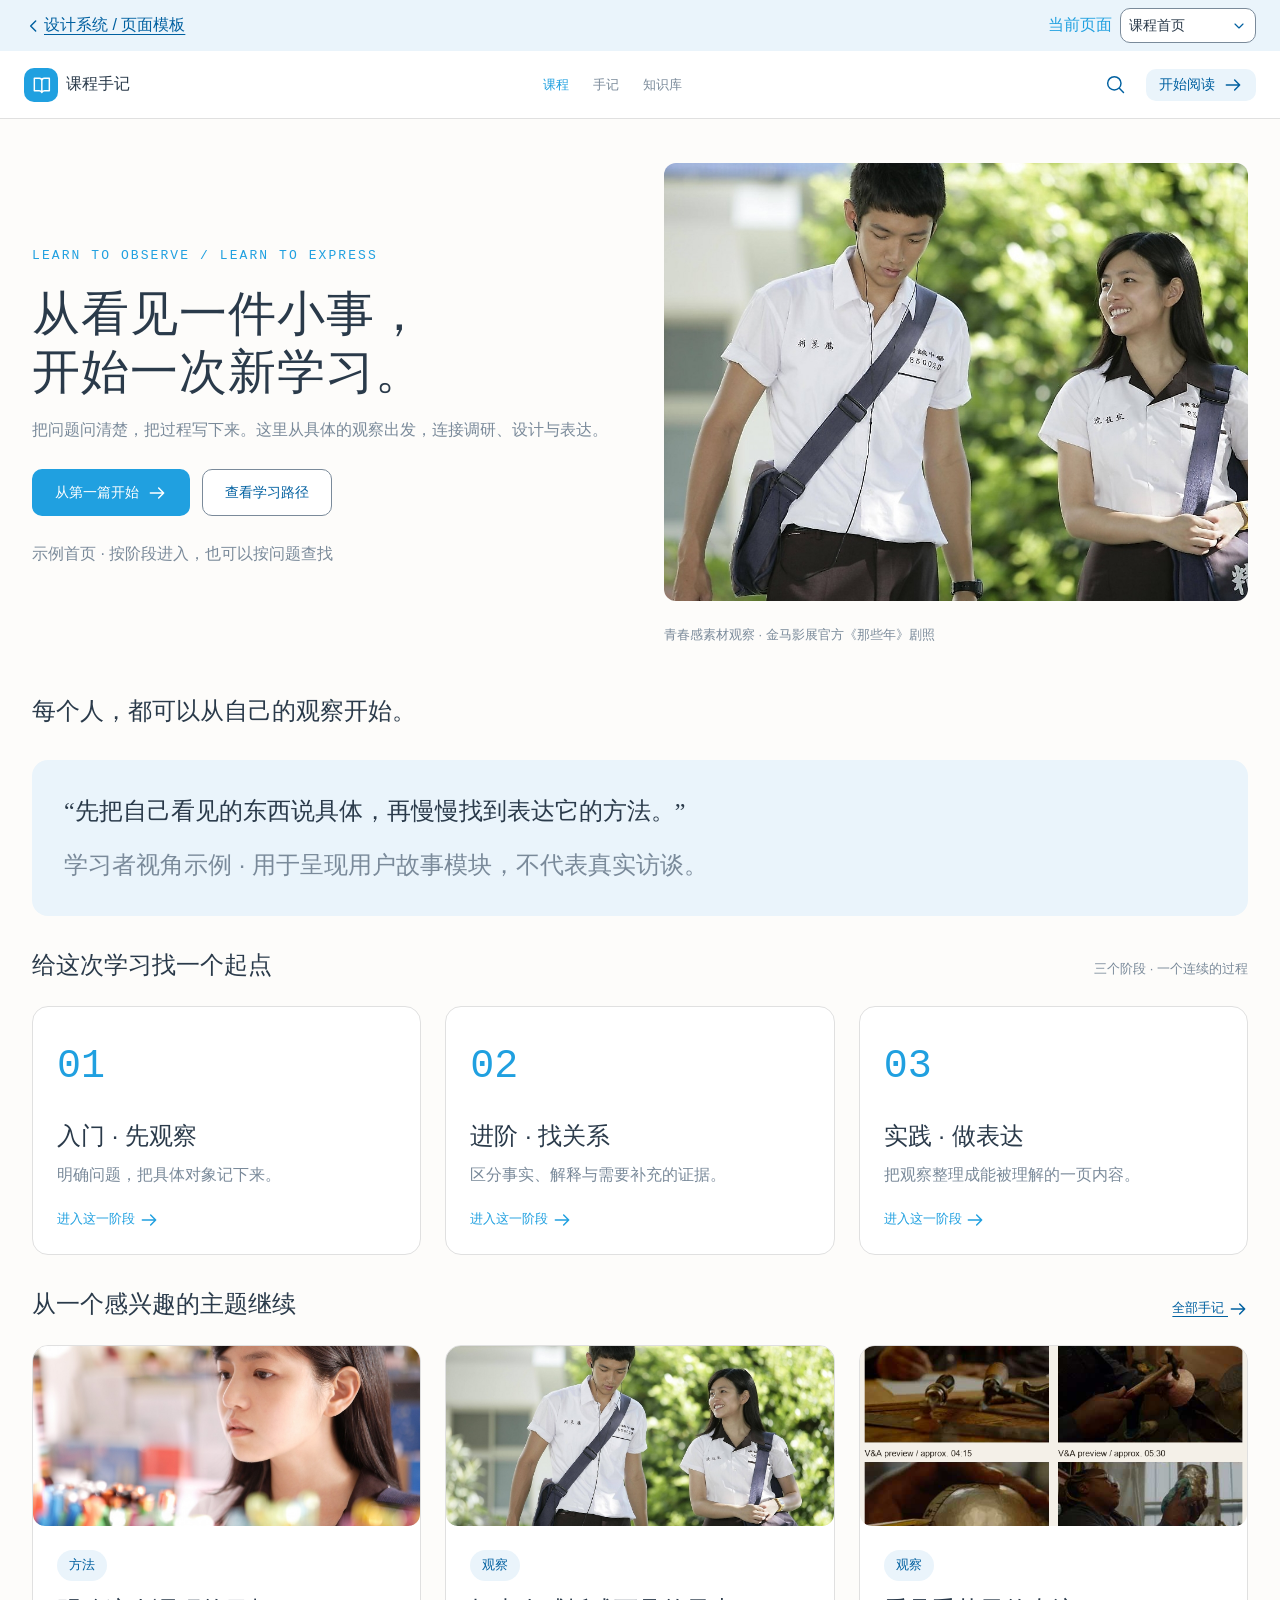
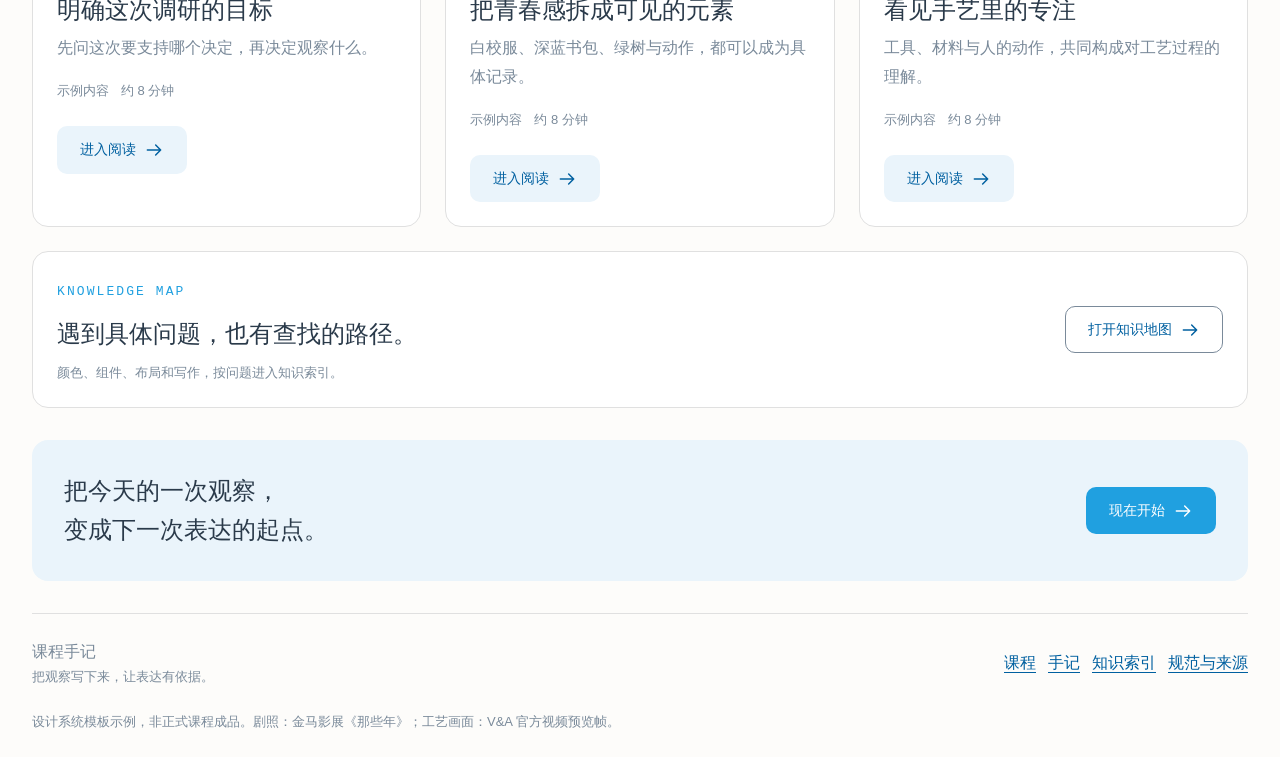
==== commit 288bd4b4: "统一卡片标题与引言角色并刷新共享资源版本" ====
--- a/templates.html
+++ b/templates.html
@@ -6,11 +6,11 @@
   <meta name="color-scheme" content="light">
   <title>页面模板 · 青春感课程设计系统</title>
   <link rel="icon" href="assets/favicon.svg" type="image/svg+xml">
-  <link rel="stylesheet" href="tokens.css?v=reference-1">
-  <link rel="stylesheet" href="system.css?v=reference-1">
+  <link rel="stylesheet" href="tokens.css?v=reference-2">
+  <link rel="stylesheet" href="system.css?v=reference-2">
   <script src="system.js" defer></script>
   <script src="select.js" defer></script>
-  <script src="templates.js?v=reference-1" defer></script>
+  <script src="templates.js?v=reference-2" defer></script>
 </head>
 <body class="template-body">
   <a class="skip" href="#template-main">跳到主要内容</a>
--- a/system.css
+++ b/system.css
@@ -1,10 +1,10 @@
 *{box-sizing:border-box}html{scroll-behavior:smooth;scroll-padding-top:96px}body{margin:0;background:var(--semantic-bg);color:var(--semantic-text);font:400 var(--font-size-body)/1.8 var(--font-body);-webkit-text-size-adjust:100%}button,input,select,textarea{font:inherit}button,a,input,select,textarea,summary{touch-action:manipulation}button{cursor:pointer}button:disabled{cursor:not-allowed}a{color:var(--semantic-action);text-underline-offset:4px}a:hover{text-decoration-thickness:2px}img{max-width:100%;display:block;border-radius:var(--radius-image)}svg{flex-shrink:0;vertical-align:middle}h1,h2,h3,h4,p,figure{margin:0}h1,h2,h3,h4{line-height:1.2;font-weight:500}h1{font-family:var(--font-display);line-height:var(--text-hero-leading);font-size:var(--font-size-hero);letter-spacing:.02em}h2{font-family:var(--font-display);line-height:var(--text-title-leading);font-size:var(--font-size-title);letter-spacing:0}h3,h4{font-family:var(--font-body);font-size:var(--font-size-body);line-height:var(--text-body-leading)}p+p{margin-top:var(--space-4)}[hidden]{display:none!important}:focus-visible{outline:var(--component-focus-width) solid var(--semantic-focus);outline-offset:var(--component-focus-offset)}::selection{background:var(--color-surface-blue)}.sr-only{position:absolute;width:1px;height:1px;padding:0;margin:-1px;overflow:hidden;clip:rect(0,0,0,0);white-space:nowrap;border:0}.skip{position:fixed;top:8px;left:8px;z-index:110;transform:translateY(-200%);background:white;padding:12px 24px}.skip:focus{transform:none}.mono,code,kbd{font-family:var(--font-mono)}.muted{color:var(--semantic-muted);font-size:var(--text-caption-size);line-height:var(--text-caption-leading);font-family:var(--text-caption-font)}.small{font-size:var(--text-caption-size);line-height:var(--text-caption-leading);font-family:var(--text-caption-font)}.caption{font-size:var(--text-caption-size);line-height:var(--text-caption-leading);color:var(--semantic-muted);font-family:var(--text-caption-font)}.display{font-family:var(--font-display);font-weight:500}.eyebrow{font:500 var(--font-size-caption)/1.6 var(--font-mono);letter-spacing:.16em;color:var(--semantic-action);text-transform:uppercase}.row{display:flex;align-items:center;gap:12px;flex-wrap:wrap}.between{justify-content:space-between}.stack{display:grid;gap:16px}.mt{margin-top:24px}.tight{gap:8px}.grow{flex:1;min-width:0}.nowrap{white-space:nowrap}.divider{height:1px;background:var(--semantic-line);margin:24px 0}.grid2{display:grid;grid-template-columns:repeat(2,minmax(0,1fr));gap:24px}.grid3{display:grid;grid-template-columns:repeat(3,minmax(0,1fr));gap:24px}.panel{background:var(--semantic-surface);border:1px solid var(--semantic-line);border-radius:var(--radius-card);padding:24px}.link{background:none;border:0;padding:0;color:var(--semantic-action);text-decoration:underline;text-underline-offset:4px}.icon{width:20px;height:20px;stroke-width:1.75;fill:none;stroke:currentColor;stroke-linecap:round;stroke-linejoin:round}.icon.large{width:32px;height:32px}.number{font-family:var(--font-mono);font-variant-numeric:tabular-nums}.mark{display:inline-grid;place-items:center;width:34px;height:34px;border-radius:var(--radius-control);background:var(--semantic-action);color:white}.brand{display:flex;gap:8px;align-items:center;text-decoration:none;color:var(--semantic-text);font-weight:500;white-space:nowrap}.brand small{display:block;font:var(--font-size-caption)/1.6 var(--font-mono);letter-spacing:.1em;color:var(--semantic-muted)}
 /* Reusable controls: all dimensions and roles come from tokens.css. */
-.btn{display:inline-flex;align-items:center;justify-content:center;gap:8px;min-height:var(--component-button-height-md);padding:var(--component-button-padding-y) var(--component-button-padding-x);border:1px solid transparent;border-radius:var(--radius-control);font-size:var(--font-size-control);font-weight:400;text-decoration:none;white-space:nowrap;transition:background var(--motion-fast),box-shadow var(--motion-fast),transform var(--motion-fast);line-height:var(--text-body-leading)}.btn:hover:not(:disabled){box-shadow:var(--shadow-sm)}.btn:active:not(:disabled){transform:translateY(1px)}.btn.primary{background:var(--semantic-action);color:white}.btn.primary:hover:not(:disabled){background:var(--semantic-action-hover)}.btn.primary:active:not(:disabled){background:var(--semantic-action-pressed)}.btn.secondary{background:var(--semantic-subtle);color:var(--semantic-action)}.btn.secondary:hover{background:var(--color-surface-blue)}.btn.outline{background:var(--semantic-surface);border-color:var(--semantic-control-border);color:var(--semantic-action)}.btn.quiet{color:var(--semantic-action);background:transparent}.btn.danger{background:var(--semantic-danger);color:white}.btn:disabled,.btn[aria-disabled=true]{background:var(--semantic-disabled-bg);color:var(--semantic-disabled-text);box-shadow:none;transform:none}.btn.sm{min-height:32px;padding:0 12px;font-size:var(--font-size-control)}.btn.lg{min-height:52px;padding:0 24px;font-size:var(--font-size-control)}.btn.round{border-radius:var(--radius-full)}.icon-btn{width:44px;height:44px;padding:0;flex:none}.button-group{display:inline-flex;gap:0}.button-group>.btn{border-radius:0}.button-group>.btn:first-child{border-radius:10px 0 0 10px}.button-group>.btn:last-child{border-radius:0 10px 10px 0}.button-group>.btn+.btn{margin-left:-1px}.chip{display:inline-flex;align-items:center;gap:8px;padding:4px 11px;border:1px solid transparent;border-radius:var(--radius-full);font-size:var(--font-size-caption);line-height:1.6;color:var(--semantic-action);background:var(--semantic-subtle);white-space:nowrap}.chip.success{background:var(--color-white);color:var(--semantic-success)}.chip.warm{background:var(--color-mist-pink);color:#2A3A4A}.chip.warning{background:var(--color-warning-surface);color:var(--semantic-warning)}.chip.neutral{background:var(--color-april-gray);color:var(--semantic-muted)}button.chip{min-height:32px;font-size:var(--font-size-caption)}button.chip[aria-pressed=true]{background:var(--semantic-action);color:white}.chip .close-tag{padding:0;background:none;border:0;color:inherit;line-height:1.6}.chip .icon{width:14px;height:14px}.field{display:grid;gap:8px;font-size:var(--font-size-control);max-width:100%}.field>label,.field>span:first-child{font-weight:500}.control{display:flex;align-items:center;gap:8px;min-height:44px;padding:0 12px;border:1px solid var(--semantic-control-border);border-radius:var(--radius-control);background:var(--semantic-surface)}.control:focus-within{border-color:var(--semantic-focus);box-shadow:0 0 0 3px rgba(32,160,224,.14)}.control input{padding:0;min-width:0;width:100%;border:0;background:none;outline:none!important;color:var(--semantic-text);font-size:var(--font-size-control);min-height:42px}.control input::placeholder,textarea::placeholder{color:var(--semantic-muted)}.control:has(:disabled){background:var(--color-april-gray);color:var(--semantic-disabled-text)}.control:has([aria-invalid=true]){border-color:var(--semantic-danger)}input[type=date],select,textarea{width:100%;border:1px solid var(--semantic-control-border);border-radius:var(--radius-control);background:var(--semantic-surface);color:var(--semantic-text);padding:10px 12px;min-height:44px;font-size:var(--font-size-control)}select{cursor:pointer}textarea{min-height:116px;resize:vertical;line-height:1.8}textarea[aria-invalid=true]{border-color:var(--semantic-danger)}.hint{font-size:var(--text-caption-size);color:var(--semantic-muted);line-height:var(--text-caption-leading);font-family:var(--text-caption-font)}.error-text{font-size:var(--text-caption-size);color:var(--semantic-danger);line-height:var(--text-caption-leading);font-family:var(--text-caption-font)}.check,.radio,.switch{display:inline-flex;align-items:center;gap:10px;font-size:var(--font-size-control);cursor:pointer;min-height:32px}.check input,.radio input{accent-color:var(--semantic-action);width:18px;height:18px;margin:0}.check:has(:disabled),.radio:has(:disabled){color:var(--semantic-disabled-text);cursor:not-allowed}.switch input{position:absolute;opacity:0;width:1px;height:1px}.switch .track{width:40px;height:24px;border-radius:99px;background:var(--semantic-control-border);padding:3px;transition:background var(--motion-fast)}.switch .track:before{content:'';display:block;background:white;width:18px;height:18px;border-radius:50%;box-shadow:var(--shadow-xs);transition:transform var(--motion-fast)}.switch input:checked+.track{background:var(--semantic-action)}.switch input:checked+.track:before{transform:translateX(16px)}.switch input:focus-visible+.track{outline:3px solid var(--semantic-focus);outline-offset:3px}.switch input:disabled+.track{opacity:.5}.alert{padding:16px;border:1px solid var(--color-surface-blue);border-radius:var(--radius-sm);background:var(--semantic-subtle);color:var(--semantic-action);display:flex;align-items:flex-start;gap:12px;font-size:var(--font-size-body)}.alert.success{background:var(--color-white);color:var(--semantic-success);border-color:#4A8B3B}.alert.warning{background:var(--color-warning-surface);color:var(--semantic-warning);border-color:#F5C542}.alert.error{background:var(--color-error-surface);color:var(--semantic-danger);border-color:#C21F26}.alert strong{display:block;margin-bottom:3px}.alert .icon{margin-top:3px}.alert button{margin-left:auto}.spinner{width:18px;height:18px;display:inline-block;border:2px solid currentColor;border-right-color:transparent;border-radius:50%;animation:spin .8s linear infinite;vertical-align:middle}.loading-inline{display:flex;align-items:center;gap:8px;font-size:var(--font-size-body);color:var(--semantic-action)}.skeleton{border-radius:6px;background:linear-gradient(90deg,#E0E0E0,#FDFCFA,#E0E0E0);background-size:200% 100%;animation:shimmer 1.5s infinite;height:16px}.skeleton-cover{height:94px;border-radius:10px}.skeleton-row{margin:12px 0;width:90%}.skeleton-row.short{width:58%}.progress{height:6px;background:var(--color-surface-blue);border-radius:99px;overflow:hidden}.progress>span{display:block;height:100%;background:var(--semantic-action);border-radius:99px;transition:width var(--motion-base)}.empty{text-align:center;padding:32px 16px}.empty .empty-icon{width:56px;height:56px;display:grid;place-items:center;margin:0 auto 16px;border-radius:50%;background:var(--semantic-subtle);color:var(--semantic-action)}.empty h4{font-size:var(--font-size-body);margin-bottom:8px}.empty p{font-size:var(--font-size-body);color:var(--semantic-muted);margin-bottom:16px}.tooltip-wrap{position:relative;display:inline-flex}.tooltip{position:absolute;z-index:50;left:50%;bottom:calc(100% + 8px);transform:translateX(-50%);width:max-content;max-width:220px;padding:8px 12px;border-radius:var(--radius-sm);background:var(--color-ink);color:white;font-size:var(--font-size-body);pointer-events:none;opacity:0;visibility:hidden}.tooltip-wrap:hover .tooltip,.tooltip-wrap:focus-within .tooltip{opacity:1;visibility:visible}.tooltip-wrap[data-suppressed] .tooltip{opacity:0;visibility:hidden}.breadcrumb{display:flex;align-items:center;gap:8px;flex-wrap:wrap;font-size:var(--text-caption-size);color:var(--semantic-muted);line-height:var(--text-caption-leading);font-family:var(--text-caption-font)}.breadcrumb a{color:var(--semantic-muted);text-decoration:none}.breadcrumb span[aria-current]{color:var(--semantic-text);font-weight:500}.breadcrumb .icon{width:12px;height:12px}.tabs{display:flex;gap:8px;border-bottom:1px solid var(--semantic-line);overflow-x:auto;scrollbar-width:thin}.tab{background:none;border:0;color:var(--semantic-muted);min-height:44px;padding:0 14px;border-bottom:2px solid transparent;white-space:nowrap;font-size:var(--font-size-control)}.tab[aria-selected=true]{color:var(--semantic-action);border-bottom-color:var(--semantic-action);font-weight:500}.tab-panel{padding:20px 0}.pagination{display:flex;align-items:center;gap:8px;flex-wrap:wrap}.pagination button{min-width:36px;height:36px;border:1px solid var(--semantic-line);background:var(--semantic-surface);border-radius:var(--radius-sm);color:var(--semantic-text);font-size:var(--font-size-caption)}.pagination button[aria-current=page]{background:var(--semantic-action);color:white;border-color:var(--semantic-action)}.pagination button:disabled{color:var(--semantic-disabled-text);background:var(--color-april-gray)}.steps{display:flex;gap:12px;list-style:none;padding:0;margin:0}.steps li{display:flex;gap:8px;align-items:center;flex:1;font-size:var(--font-size-caption)}.steps li+li:before{content:'';width:20px;height:1px;background:var(--semantic-line);margin-right:4px}.step-dot{height:28px;width:28px;display:grid;place-items:center;border-radius:50%;background:var(--color-april-gray);color:var(--semantic-muted);font:var(--font-size-caption)/1.6 var(--font-mono)}.steps [aria-current=step] .step-dot{background:var(--semantic-action);color:white}.steps .complete .step-dot{background:var(--color-white);color:var(--semantic-success)}.table-wrap{overflow:auto;border:1px solid var(--semantic-line);border-radius:12px}.table{border-collapse:collapse;width:100%;font-size:var(--font-size-caption);white-space:nowrap}.table th,.table td{text-align:left;padding:13px 16px;border-bottom:1px solid var(--semantic-line);vertical-align:top;font-family:var(--text-caption-font);line-height:var(--text-caption-leading)}.table th{font-size:var(--text-caption-size);background:var(--color-april-gray);color:var(--semantic-muted);font-weight:500;font-family:var(--text-caption-font);line-height:var(--text-caption-leading)}.table tr:last-child td{border-bottom:0}.table tbody tr:hover{background:var(--color-surface-blue)}.table th button{background:none;border:0;color:inherit;padding:0;display:flex;align-items:center;gap:8px;font-family:var(--text-caption-font);line-height:var(--text-caption-leading)}.card{background:var(--semantic-surface);border:1px solid var(--semantic-line);border-radius:var(--radius-card);overflow:hidden;transition:box-shadow var(--motion-base),transform var(--motion-base)}.card:hover{box-shadow:var(--shadow-sm)}.card-media{aspect-ratio:16/9;object-fit:cover;width:100%;border-radius:var(--radius-image)}.card-content{padding:24px}.card h3{font:500 var(--font-size-body)/1.8 var(--font-display);margin:12px 0 8px}.card p{font-size:var(--font-size-body);color:var(--semantic-muted)}.card .meta{display:flex;gap:12px;margin-top:16px;font-size:var(--font-size-caption);color:var(--semantic-muted)}.list{list-style:none;margin:0;padding:0}.list>li{padding:16px 0;border-bottom:1px solid var(--semantic-line);display:flex;align-items:center;gap:16px;font-size:var(--font-size-body)}.list>li:last-child{border-bottom:0}.list h4{font-size:var(--font-size-body)}.list p{font-size:var(--font-size-body);color:var(--semantic-muted);margin-top:5px}.list .number{color:var(--semantic-action);font-size:var(--font-size-caption)}.avatar{display:inline-grid;place-items:center;flex:none;width:40px;height:40px;background:var(--color-surface-blue);color:var(--semantic-action);font-weight:500;border-radius:50%;font-size:var(--font-size-body)}.avatar.sm{width:28px;height:28px;font-size:var(--font-size-caption)}.avatar.lg{width:56px;height:56px;font-size:var(--font-size-title)}.avatar-group{display:flex;padding-left:8px}.avatar-group .avatar{margin-left:-8px;border:2px solid var(--semantic-surface)}.accordion{border:1px solid var(--semantic-line);border-radius:var(--radius-control);padding:0 16px}.accordion+.accordion{margin-top:8px}.accordion summary{cursor:pointer;padding:16px 0;font-size:var(--font-size-body);font-weight:500}.accordion>div{padding:0 0 16px;font-size:var(--font-size-body);color:var(--semantic-muted)}.directory{border:1px solid var(--semantic-line);border-radius:12px;padding:12px;background:var(--semantic-surface)}.directory details{padding:8px}.directory summary{font-size:var(--text-caption-size);cursor:pointer;font-weight:500;line-height:var(--text-caption-leading);font-family:var(--text-caption-font)}.directory a{display:block;text-decoration:none;font-size:var(--text-caption-size);padding:8px 12px;border-radius:var(--radius-sm);margin-top:4px;color:var(--semantic-muted);line-height:var(--text-caption-leading);font-family:var(--text-caption-font)}.directory a[aria-current=page]{background:var(--semantic-subtle);color:var(--semantic-action)}.anchor-nav{border-left:1px solid var(--semantic-line);padding-left:16px;display:grid;gap:8px}.anchor-nav a{font-size:var(--text-caption-size);color:var(--semantic-muted);text-decoration:none;line-height:var(--text-caption-leading);font-family:var(--text-caption-font)}.anchor-nav a.active{color:var(--semantic-action);font-weight:500;font-size:var(--text-caption-size);line-height:var(--text-caption-leading);font-family:var(--text-caption-font)}.site-header{height:68px;display:flex;align-items:center;justify-content:space-between;gap:24px;border-bottom:1px solid var(--semantic-line);padding:0 24px;background:var(--semantic-surface)}.site-links{display:flex;gap:24px;font-size:var(--font-size-caption)}.site-links a{text-decoration:none;color:var(--semantic-muted)}.site-links a[aria-current=page]{color:var(--semantic-action);font-weight:500}.site-footer{display:flex;gap:24px;flex-wrap:wrap;align-items:center;justify-content:space-between;padding:24px 0;border-top:1px solid var(--semantic-line);font-size:var(--font-size-body);color:var(--semantic-muted)}.site-footer a{font-size:var(--font-size-body)}.dropzone{border:1px dashed var(--semantic-control-border);border-radius:12px;background:var(--color-surface-blue);padding:24px;text-align:center;font-size:var(--font-size-body);cursor:pointer;display:block}.dropzone.drag{border-color:var(--semantic-action);box-shadow:0 0 0 3px var(--color-surface-blue)}.dropzone .icon{width:28px;height:28px;color:var(--semantic-action);margin-bottom:8px}.dropzone input{display:block;max-width:100%;font-size:var(--font-size-control);margin:12px auto 0}.file-result{display:flex;gap:12px;align-items:center;padding:12px;border:1px solid var(--semantic-line);border-radius:var(--radius-control);margin-top:12px;font-size:var(--font-size-caption)}.file-result .grow{overflow-wrap:anywhere}.file-result .btn{margin-left:auto}.calendar{max-width:320px;border:1px solid var(--semantic-line);border-radius:12px;padding:12px;background:white}.calendar .week,.calendar .days{display:grid;grid-template-columns:repeat(7,minmax(0,1fr));gap:2px;text-align:center}.calendar .week{font-size:var(--font-size-caption);color:var(--semantic-muted);padding:12px 0 8px}.calendar .days button{background:none;border:0;border-radius:var(--radius-sm);min-width:0;height:34px;font:var(--font-size-caption)/1.6 var(--font-mono);color:var(--semantic-text)}.calendar .days button:hover{background:var(--semantic-subtle)}.calendar .days button[aria-pressed=true]{background:var(--semantic-action);color:white}.calendar .days button.today{box-shadow:inset 0 0 0 1px var(--semantic-action)}.calendar .days button:disabled{color:var(--semantic-disabled-text)}.rich{max-width:var(--component-reading-width);font-size:var(--font-size-body);line-height:1.8}.rich>p{margin:16px 0}.rich h2{font-size:var(--font-size-title);margin:32px 0 16px}.rich h3{font-size:var(--font-size-body);margin:32px 0 12px}.rich ul,.rich ol{padding-left:24px}.rich blockquote{margin:24px 0;border-left:3px solid var(--semantic-brand);background:var(--semantic-subtle);padding:16px 24px;font-family:var(--font-quote);font-size:var(--font-size-title)}.rich img{border-radius:var(--radius-image)}.code-block{border-radius:12px;overflow:hidden;border:1px solid var(--semantic-line);background:var(--color-ink);color:#EAF4FB}.code-bar{display:flex;align-items:center;justify-content:space-between;padding:8px 16px;border-bottom:1px solid #2A3A4A;font:var(--font-size-caption)/1.6 var(--font-mono);color:#E0E0E0}.code-bar button{color:#FFFFFF;background:none;border:0;font-size:var(--font-size-caption);min-height:28px}.code-block pre{margin:0;padding:16px;overflow:auto;font:var(--font-size-caption)/1.6 var(--font-mono);tab-size:2}.toast-region{position:fixed;right:24px;bottom:24px;z-index:var(--layer-toast);display:grid;gap:8px;max-width:calc(100vw - 32px);width:360px}.toast{background:var(--semantic-surface);border:1px solid var(--semantic-line);border-left:3px solid var(--semantic-success);padding:16px 16px;border-radius:var(--radius-control);box-shadow:var(--shadow-md);display:flex;align-items:flex-start;gap:8px;font-size:var(--font-size-body);animation:toast-in var(--motion-base) var(--motion-ease)}.toast.error{border-left-color:var(--semantic-danger)}dialog{border:1px solid var(--semantic-line);border-radius:20px;padding:0;background:var(--semantic-surface);color:var(--semantic-text);width:min(520px,calc(100vw - 32px));max-height:85dvh;box-shadow:var(--shadow-lg)}dialog::backdrop{background:rgba(42,58,74,.38);backdrop-filter:blur(3px)}.dialog-inner{padding:32px}.dialog-inner h2{font-size:var(--font-size-title);margin-bottom:12px}.dialog-actions{display:flex;justify-content:flex-end;gap:12px;margin-top:24px}.drawer{height:100dvh;max-height:none;margin:0;width:min(320px,90vw);border-radius:0 16px 16px 0;border:0;box-shadow:var(--shadow-lg)}.search-dialog{width:min(640px,calc(100vw - 32px))}.search-dialog .control{margin:20px}.search-results{list-style:none;padding:0 12px 12px;margin:0;max-height:50vh;overflow:auto}.search-results a{display:flex;justify-content:space-between;gap:24px;padding:12px;border-radius:var(--radius-sm);text-decoration:none;font-size:var(--font-size-body)}.search-results a:hover{background:var(--semantic-subtle)}
+.btn{display:inline-flex;align-items:center;justify-content:center;gap:8px;min-height:var(--component-button-height-md);padding:var(--component-button-padding-y) var(--component-button-padding-x);border:1px solid transparent;border-radius:var(--radius-control);font-size:var(--font-size-control);font-weight:400;text-decoration:none;white-space:nowrap;transition:background var(--motion-fast),box-shadow var(--motion-fast),transform var(--motion-fast);line-height:var(--text-body-leading)}.btn:hover:not(:disabled){box-shadow:var(--shadow-sm)}.btn:active:not(:disabled){transform:translateY(1px)}.btn.primary{background:var(--semantic-action);color:white}.btn.primary:hover:not(:disabled){background:var(--semantic-action-hover)}.btn.primary:active:not(:disabled){background:var(--semantic-action-pressed)}.btn.secondary{background:var(--semantic-subtle);color:var(--semantic-action)}.btn.secondary:hover{background:var(--color-surface-blue)}.btn.outline{background:var(--semantic-surface);border-color:var(--semantic-control-border);color:var(--semantic-action)}.btn.quiet{color:var(--semantic-action);background:transparent}.btn.danger{background:var(--semantic-danger);color:white}.btn:disabled,.btn[aria-disabled=true]{background:var(--semantic-disabled-bg);color:var(--semantic-disabled-text);box-shadow:none;transform:none}.btn.sm{min-height:32px;padding:0 12px;font-size:var(--font-size-control)}.btn.lg{min-height:52px;padding:0 24px;font-size:var(--font-size-control)}.btn.round{border-radius:var(--radius-full)}.icon-btn{width:44px;height:44px;padding:0;flex:none}.button-group{display:inline-flex;gap:0}.button-group>.btn{border-radius:0}.button-group>.btn:first-child{border-radius:10px 0 0 10px}.button-group>.btn:last-child{border-radius:0 10px 10px 0}.button-group>.btn+.btn{margin-left:-1px}.chip{display:inline-flex;align-items:center;gap:8px;padding:4px 11px;border:1px solid transparent;border-radius:var(--radius-full);font-size:var(--font-size-caption);line-height:1.6;color:var(--semantic-action);background:var(--semantic-subtle);white-space:nowrap}.chip.success{background:var(--color-white);color:var(--semantic-success)}.chip.warm{background:var(--color-mist-pink);color:#2A3A4A}.chip.warning{background:var(--color-warning-surface);color:var(--semantic-warning)}.chip.neutral{background:var(--color-april-gray);color:var(--semantic-muted)}button.chip{min-height:32px;font-size:var(--font-size-caption)}button.chip[aria-pressed=true]{background:var(--semantic-action);color:white}.chip .close-tag{padding:0;background:none;border:0;color:inherit;line-height:1.6}.chip .icon{width:14px;height:14px}.field{display:grid;gap:8px;font-size:var(--font-size-control);max-width:100%}.field>label,.field>span:first-child{font-weight:500}.control{display:flex;align-items:center;gap:8px;min-height:44px;padding:0 12px;border:1px solid var(--semantic-control-border);border-radius:var(--radius-control);background:var(--semantic-surface)}.control:focus-within{border-color:var(--semantic-focus);box-shadow:0 0 0 3px rgba(32,160,224,.14)}.control input{padding:0;min-width:0;width:100%;border:0;background:none;outline:none!important;color:var(--semantic-text);font-size:var(--font-size-control);min-height:42px}.control input::placeholder,textarea::placeholder{color:var(--semantic-muted)}.control:has(:disabled){background:var(--color-april-gray);color:var(--semantic-disabled-text)}.control:has([aria-invalid=true]){border-color:var(--semantic-danger)}input[type=date],select,textarea{width:100%;border:1px solid var(--semantic-control-border);border-radius:var(--radius-control);background:var(--semantic-surface);color:var(--semantic-text);padding:10px 12px;min-height:44px;font-size:var(--font-size-control)}select{cursor:pointer}textarea{min-height:116px;resize:vertical;line-height:1.8}textarea[aria-invalid=true]{border-color:var(--semantic-danger)}.hint{font-size:var(--text-caption-size);color:var(--semantic-muted);line-height:var(--text-caption-leading);font-family:var(--text-caption-font)}.error-text{font-size:var(--text-caption-size);color:var(--semantic-danger);line-height:var(--text-caption-leading);font-family:var(--text-caption-font)}.check,.radio,.switch{display:inline-flex;align-items:center;gap:10px;font-size:var(--font-size-control);cursor:pointer;min-height:32px}.check input,.radio input{accent-color:var(--semantic-action);width:18px;height:18px;margin:0}.check:has(:disabled),.radio:has(:disabled){color:var(--semantic-disabled-text);cursor:not-allowed}.switch input{position:absolute;opacity:0;width:1px;height:1px}.switch .track{width:40px;height:24px;border-radius:99px;background:var(--semantic-control-border);padding:3px;transition:background var(--motion-fast)}.switch .track:before{content:'';display:block;background:white;width:18px;height:18px;border-radius:50%;box-shadow:var(--shadow-xs);transition:transform var(--motion-fast)}.switch input:checked+.track{background:var(--semantic-action)}.switch input:checked+.track:before{transform:translateX(16px)}.switch input:focus-visible+.track{outline:3px solid var(--semantic-focus);outline-offset:3px}.switch input:disabled+.track{opacity:.5}.alert{padding:16px;border:1px solid var(--color-surface-blue);border-radius:var(--radius-sm);background:var(--semantic-subtle);color:var(--semantic-action);display:flex;align-items:flex-start;gap:12px;font-size:var(--font-size-body)}.alert.success{background:var(--color-white);color:var(--semantic-success);border-color:#4A8B3B}.alert.warning{background:var(--color-warning-surface);color:var(--semantic-warning);border-color:#F5C542}.alert.error{background:var(--color-error-surface);color:var(--semantic-danger);border-color:#C21F26}.alert strong{display:block;margin-bottom:3px}.alert .icon{margin-top:3px}.alert button{margin-left:auto}.spinner{width:18px;height:18px;display:inline-block;border:2px solid currentColor;border-right-color:transparent;border-radius:50%;animation:spin .8s linear infinite;vertical-align:middle}.loading-inline{display:flex;align-items:center;gap:8px;font-size:var(--font-size-body);color:var(--semantic-action)}.skeleton{border-radius:6px;background:linear-gradient(90deg,#E0E0E0,#FDFCFA,#E0E0E0);background-size:200% 100%;animation:shimmer 1.5s infinite;height:16px}.skeleton-cover{height:94px;border-radius:10px}.skeleton-row{margin:12px 0;width:90%}.skeleton-row.short{width:58%}.progress{height:6px;background:var(--color-surface-blue);border-radius:99px;overflow:hidden}.progress>span{display:block;height:100%;background:var(--semantic-action);border-radius:99px;transition:width var(--motion-base)}.empty{text-align:center;padding:32px 16px}.empty .empty-icon{width:56px;height:56px;display:grid;place-items:center;margin:0 auto 16px;border-radius:50%;background:var(--semantic-subtle);color:var(--semantic-action)}.empty h4{font-size:var(--font-size-body);margin-bottom:8px}.empty p{font-size:var(--font-size-body);color:var(--semantic-muted);margin-bottom:16px}.tooltip-wrap{position:relative;display:inline-flex}.tooltip{position:absolute;z-index:50;left:50%;bottom:calc(100% + 8px);transform:translateX(-50%);width:max-content;max-width:220px;padding:8px 12px;border-radius:var(--radius-sm);background:var(--color-ink);color:white;font-size:var(--font-size-body);pointer-events:none;opacity:0;visibility:hidden}.tooltip-wrap:hover .tooltip,.tooltip-wrap:focus-within .tooltip{opacity:1;visibility:visible}.tooltip-wrap[data-suppressed] .tooltip{opacity:0;visibility:hidden}.breadcrumb{display:flex;align-items:center;gap:8px;flex-wrap:wrap;font-size:var(--text-caption-size);color:var(--semantic-muted);line-height:var(--text-caption-leading);font-family:var(--text-caption-font)}.breadcrumb a{color:var(--semantic-muted);text-decoration:none}.breadcrumb span[aria-current]{color:var(--semantic-text);font-weight:500}.breadcrumb .icon{width:12px;height:12px}.tabs{display:flex;gap:8px;border-bottom:1px solid var(--semantic-line);overflow-x:auto;scrollbar-width:thin}.tab{background:none;border:0;color:var(--semantic-muted);min-height:44px;padding:0 14px;border-bottom:2px solid transparent;white-space:nowrap;font-size:var(--font-size-control)}.tab[aria-selected=true]{color:var(--semantic-action);border-bottom-color:var(--semantic-action);font-weight:500}.tab-panel{padding:20px 0}.pagination{display:flex;align-items:center;gap:8px;flex-wrap:wrap}.pagination button{min-width:36px;height:36px;border:1px solid var(--semantic-line);background:var(--semantic-surface);border-radius:var(--radius-sm);color:var(--semantic-text);font-size:var(--font-size-caption)}.pagination button[aria-current=page]{background:var(--semantic-action);color:white;border-color:var(--semantic-action)}.pagination button:disabled{color:var(--semantic-disabled-text);background:var(--color-april-gray)}.steps{display:flex;gap:12px;list-style:none;padding:0;margin:0}.steps li{display:flex;gap:8px;align-items:center;flex:1;font-size:var(--font-size-caption)}.steps li+li:before{content:'';width:20px;height:1px;background:var(--semantic-line);margin-right:4px}.step-dot{height:28px;width:28px;display:grid;place-items:center;border-radius:50%;background:var(--color-april-gray);color:var(--semantic-muted);font:var(--font-size-caption)/1.6 var(--font-mono)}.steps [aria-current=step] .step-dot{background:var(--semantic-action);color:white}.steps .complete .step-dot{background:var(--color-white);color:var(--semantic-success)}.table-wrap{overflow:auto;border:1px solid var(--semantic-line);border-radius:12px}.table{border-collapse:collapse;width:100%;font-size:var(--font-size-caption);white-space:nowrap}.table th,.table td{text-align:left;padding:13px 16px;border-bottom:1px solid var(--semantic-line);vertical-align:top;font-family:var(--text-caption-font);line-height:var(--text-caption-leading)}.table th{font-size:var(--text-caption-size);background:var(--color-april-gray);color:var(--semantic-muted);font-weight:500;font-family:var(--text-caption-font);line-height:var(--text-caption-leading)}.table tr:last-child td{border-bottom:0}.table tbody tr:hover{background:var(--color-surface-blue)}.table th button{background:none;border:0;color:inherit;padding:0;display:flex;align-items:center;gap:8px;font-family:var(--text-caption-font);line-height:var(--text-caption-leading)}.card{background:var(--semantic-surface);border:1px solid var(--semantic-line);border-radius:var(--radius-card);overflow:hidden;transition:box-shadow var(--motion-base),transform var(--motion-base)}.card:hover{box-shadow:var(--shadow-sm)}.card-media{aspect-ratio:16/9;object-fit:cover;width:100%;border-radius:var(--radius-image)}.card-content{padding:24px}.card h3{font:500 var(--font-size-title)/1.4 var(--font-display);margin:12px 0 8px}.card p{font-size:var(--font-size-body);color:var(--semantic-muted)}.card .meta{display:flex;gap:12px;margin-top:16px;font-size:var(--font-size-caption);color:var(--semantic-muted)}.list{list-style:none;margin:0;padding:0}.list>li{padding:16px 0;border-bottom:1px solid var(--semantic-line);display:flex;align-items:center;gap:16px;font-size:var(--font-size-body)}.list>li:last-child{border-bottom:0}.list h4{font-size:var(--font-size-body)}.list p{font-size:var(--font-size-body);color:var(--semantic-muted);margin-top:5px}.list .number{color:var(--semantic-action);font-size:var(--font-size-caption)}.avatar{display:inline-grid;place-items:center;flex:none;width:40px;height:40px;background:var(--color-surface-blue);color:var(--semantic-action);font-weight:500;border-radius:50%;font-size:var(--font-size-body)}.avatar.sm{width:28px;height:28px;font-size:var(--font-size-caption)}.avatar.lg{width:56px;height:56px;font-size:var(--font-size-title)}.avatar-group{display:flex;padding-left:8px}.avatar-group .avatar{margin-left:-8px;border:2px solid var(--semantic-surface)}.accordion{border:1px solid var(--semantic-line);border-radius:var(--radius-control);padding:0 16px}.accordion+.accordion{margin-top:8px}.accordion summary{cursor:pointer;padding:16px 0;font-size:var(--font-size-body);font-weight:500}.accordion>div{padding:0 0 16px;font-size:var(--font-size-body);color:var(--semantic-muted)}.directory{border:1px solid var(--semantic-line);border-radius:12px;padding:12px;background:var(--semantic-surface)}.directory details{padding:8px}.directory summary{font-size:var(--text-caption-size);cursor:pointer;font-weight:500;line-height:var(--text-caption-leading);font-family:var(--text-caption-font)}.directory a{display:block;text-decoration:none;font-size:var(--text-caption-size);padding:8px 12px;border-radius:var(--radius-sm);margin-top:4px;color:var(--semantic-muted);line-height:var(--text-caption-leading);font-family:var(--text-caption-font)}.directory a[aria-current=page]{background:var(--semantic-subtle);color:var(--semantic-action)}.anchor-nav{border-left:1px solid var(--semantic-line);padding-left:16px;display:grid;gap:8px}.anchor-nav a{font-size:var(--text-caption-size);color:var(--semantic-muted);text-decoration:none;line-height:var(--text-caption-leading);font-family:var(--text-caption-font)}.anchor-nav a.active{color:var(--semantic-action);font-weight:500;font-size:var(--text-caption-size);line-height:var(--text-caption-leading);font-family:var(--text-caption-font)}.site-header{height:68px;display:flex;align-items:center;justify-content:space-between;gap:24px;border-bottom:1px solid var(--semantic-line);padding:0 24px;background:var(--semantic-surface)}.site-links{display:flex;gap:24px;font-size:var(--font-size-caption)}.site-links a{text-decoration:none;color:var(--semantic-muted)}.site-links a[aria-current=page]{color:var(--semantic-action);font-weight:500}.site-footer{display:flex;gap:24px;flex-wrap:wrap;align-items:center;justify-content:space-between;padding:24px 0;border-top:1px solid var(--semantic-line);font-size:var(--font-size-body);color:var(--semantic-muted)}.site-footer a{font-size:var(--font-size-body)}.dropzone{border:1px dashed var(--semantic-control-border);border-radius:12px;background:var(--color-surface-blue);padding:24px;text-align:center;font-size:var(--font-size-body);cursor:pointer;display:block}.dropzone.drag{border-color:var(--semantic-action);box-shadow:0 0 0 3px var(--color-surface-blue)}.dropzone .icon{width:28px;height:28px;color:var(--semantic-action);margin-bottom:8px}.dropzone input{display:block;max-width:100%;font-size:var(--font-size-control);margin:12px auto 0}.file-result{display:flex;gap:12px;align-items:center;padding:12px;border:1px solid var(--semantic-line);border-radius:var(--radius-control);margin-top:12px;font-size:var(--font-size-caption)}.file-result .grow{overflow-wrap:anywhere}.file-result .btn{margin-left:auto}.calendar{max-width:320px;border:1px solid var(--semantic-line);border-radius:12px;padding:12px;background:white}.calendar .week,.calendar .days{display:grid;grid-template-columns:repeat(7,minmax(0,1fr));gap:2px;text-align:center}.calendar .week{font-size:var(--font-size-caption);color:var(--semantic-muted);padding:12px 0 8px}.calendar .days button{background:none;border:0;border-radius:var(--radius-sm);min-width:0;height:34px;font:var(--font-size-caption)/1.6 var(--font-mono);color:var(--semantic-text)}.calendar .days button:hover{background:var(--semantic-subtle)}.calendar .days button[aria-pressed=true]{background:var(--semantic-action);color:white}.calendar .days button.today{box-shadow:inset 0 0 0 1px var(--semantic-action)}.calendar .days button:disabled{color:var(--semantic-disabled-text)}.rich{max-width:var(--component-reading-width);font-size:var(--font-size-body);line-height:1.8}.rich>p{margin:16px 0}.rich h2{font-size:var(--font-size-title);margin:32px 0 16px}.rich h3{font-size:var(--font-size-body);margin:32px 0 12px}.rich ul,.rich ol{padding-left:24px}.rich blockquote{margin:24px 0;border-left:3px solid var(--semantic-brand);background:var(--semantic-subtle);padding:16px 24px;font-family:var(--font-quote);font-size:var(--font-size-title)}.rich img{border-radius:var(--radius-image)}.code-block{border-radius:12px;overflow:hidden;border:1px solid var(--semantic-line);background:var(--color-ink);color:#EAF4FB}.code-bar{display:flex;align-items:center;justify-content:space-between;padding:8px 16px;border-bottom:1px solid #2A3A4A;font:var(--font-size-caption)/1.6 var(--font-mono);color:#E0E0E0}.code-bar button{color:#FFFFFF;background:none;border:0;font-size:var(--font-size-caption);min-height:28px}.code-block pre{margin:0;padding:16px;overflow:auto;font:var(--font-size-caption)/1.6 var(--font-mono);tab-size:2}.toast-region{position:fixed;right:24px;bottom:24px;z-index:var(--layer-toast);display:grid;gap:8px;max-width:calc(100vw - 32px);width:360px}.toast{background:var(--semantic-surface);border:1px solid var(--semantic-line);border-left:3px solid var(--semantic-success);padding:16px 16px;border-radius:var(--radius-control);box-shadow:var(--shadow-md);display:flex;align-items:flex-start;gap:8px;font-size:var(--font-size-body);animation:toast-in var(--motion-base) var(--motion-ease)}.toast.error{border-left-color:var(--semantic-danger)}dialog{border:1px solid var(--semantic-line);border-radius:20px;padding:0;background:var(--semantic-surface);color:var(--semantic-text);width:min(520px,calc(100vw - 32px));max-height:85dvh;box-shadow:var(--shadow-lg)}dialog::backdrop{background:rgba(42,58,74,.38);backdrop-filter:blur(3px)}.dialog-inner{padding:32px}.dialog-inner h2{font-size:var(--font-size-title);margin-bottom:12px}.dialog-actions{display:flex;justify-content:flex-end;gap:12px;margin-top:24px}.drawer{height:100dvh;max-height:none;margin:0;width:min(320px,90vw);border-radius:0 16px 16px 0;border:0;box-shadow:var(--shadow-lg)}.search-dialog{width:min(640px,calc(100vw - 32px))}.search-dialog .control{margin:20px}.search-results{list-style:none;padding:0 12px 12px;margin:0;max-height:50vh;overflow:auto}.search-results a{display:flex;justify-content:space-between;gap:24px;padding:12px;border-radius:var(--radius-sm);text-decoration:none;font-size:var(--font-size-body)}.search-results a:hover{background:var(--semantic-subtle)}
 /* Documentation application. */
-.doc-header{height:76px;position:sticky;top:0;z-index:var(--layer-sticky);display:flex;align-items:center;justify-content:space-between;gap:24px;padding:0 32px;border-bottom:1px solid var(--semantic-line);background:rgba(253,252,250,.95);backdrop-filter:blur(16px)}.header-search{display:flex;align-items:center;gap:8px;border:1px solid var(--semantic-line);background:white;border-radius:var(--radius-control);padding:9px 12px;width:288px;color:var(--semantic-muted);font-size:var(--font-size-control);white-space:nowrap}.header-search kbd{margin-left:auto;font-size:var(--font-size-caption);border:1px solid var(--semantic-line);border-radius:var(--radius-xs);padding:1px 4px}.doc-shell{display:grid;grid-template-columns:224px minmax(0,1fr);max-width:1600px;margin:auto}.doc-nav{position:sticky;top:76px;height:calc(100dvh - 76px);overflow:auto;border-right:1px solid var(--semantic-line);padding:32px 24px}.nav-group{font:var(--font-size-caption)/1.6 var(--font-mono);color:var(--semantic-muted);letter-spacing:.14em;margin:32px 12px 12px}.nav-group:first-child{margin-top:0}.doc-nav a,.drawer-nav a{display:flex;align-items:center;gap:12px;min-height:44px;padding:8px 12px;border-radius:var(--radius-control);font-size:var(--font-size-caption);color:var(--semantic-muted);text-decoration:none;margin:4px 0}.doc-nav a[aria-current=page],.drawer-nav a[aria-current=page]{background:var(--semantic-subtle);color:var(--semantic-action);font-weight:500}.doc-nav .nav-note{font-size:var(--font-size-caption);line-height:1.6;border-top:1px solid var(--semantic-line);padding:24px 12px;margin-top:32px;color:var(--semantic-muted)}.doc-main{padding:32px 48px 64px;min-width:0;max-width:1280px;width:100%}.mobile-menu{display:none}.page-head{margin-bottom:32px}.page-head h1{margin:8px 0 16px}.page-head p{max-width:64ch;color:var(--semantic-muted);font-size:var(--font-size-body)}.page-head .row{margin-top:24px}.section-head{display:flex;gap:16px;align-items:baseline;justify-content:space-between;margin:32px 0 24px}.section-head h2{font-size:var(--font-size-title)}.section-head p{font-size:var(--font-size-caption);color:var(--semantic-muted)}.hero{display:grid;grid-template-columns:1.12fr .88fr;border-bottom:1px solid var(--semantic-line);padding:24px 0 48px;gap:32px;align-items:center}.hero h1{font-family:var(--font-display);font-size:var(--font-size-hero);line-height:1.2;letter-spacing:.02em;margin:24px 0}.hero h1 em{font-style:normal;color:var(--semantic-action)}.hero p{font-size:var(--font-size-body);color:var(--semantic-muted);max-width:45ch}.hero .row{margin-top:32px}.hero-preview{background:var(--color-surface-blue);padding:32px;border-radius:var(--radius-hero);position:relative}.hero-preview .card{box-shadow:var(--shadow-md);transform:rotate(-2deg)}.hero-preview .card img{height:160px;border-radius:var(--radius-image)}.hero-preview .card h3{font-size:var(--font-size-body)}.hero-preview .sample-label{display:block;font:var(--font-size-caption)/1.6 var(--font-mono);color:var(--semantic-action);letter-spacing:.08em;margin-bottom:16px}.hero-stamp{position:absolute;bottom:-12px;right:-12px;padding:12px 16px;border-radius:12px;background:#F0D9DC;color:#2A3A4A;font-family:var(--font-quote);font-size:var(--font-size-title);transform:rotate(4deg);box-shadow:var(--shadow-sm)}.stats{display:grid;grid-template-columns:repeat(4,1fr);padding:32px 0;border-bottom:1px solid var(--semantic-line);gap:24px}.stats b{display:block;font:var(--font-size-number)/1.2 var(--font-mono);color:var(--semantic-action)}.stats span{font-size:var(--font-size-body);color:var(--semantic-muted)}.principle{padding-top:16px;border-top:2px solid var(--color-surface-blue)}.principle h3{font-size:var(--font-size-body);margin:8px 0}.principle p{font-size:var(--font-size-caption);color:var(--semantic-muted)}.entry-card{display:block;padding:24px;border:1px solid var(--semantic-line);border-radius:var(--radius-card);background:white;text-decoration:none;color:var(--semantic-text)}.entry-card .icon{color:var(--semantic-action);margin-bottom:24px}.entry-card h3{font-size:var(--font-size-body);margin-bottom:8px}.entry-card p{font-size:var(--font-size-caption);color:var(--semantic-muted)}.entry-card:hover{border-color:var(--semantic-action);box-shadow:var(--shadow-sm)}.swatch-grid{display:grid;grid-template-columns:repeat(5,1fr);gap:12px}.swatch{overflow:hidden;border:1px solid var(--semantic-line);border-radius:var(--radius-control);background:white}.swatch button{width:100%;height:66px;border:0;display:block}.swatch .swatch-meta{padding:8px;font:var(--font-size-caption)/1.6 var(--font-mono)}.swatch .swatch-meta strong{display:block;font:var(--font-size-caption)/1.6 var(--font-body);margin-bottom:3px}.token-table td:first-child{font-family:var(--font-mono);font-size:var(--font-size-body)}.token-table td{white-space:normal;overflow-wrap:anywhere}.type-row{padding:24px 0;border-bottom:1px solid var(--semantic-line);display:flex;align-items:baseline;justify-content:space-between;gap:24px}.type-row span:last-child{font:var(--font-size-caption)/1.6 var(--font-mono);color:var(--semantic-muted);flex:none}.space-row{display:flex;align-items:center;gap:16px;margin:12px 0;font:var(--font-size-caption)/1.6 var(--font-mono)}.space-row code{width:66px}.space-bar{height:16px;background:var(--color-surface-blue);border-radius:3px}.ruler-grid{display:grid;grid-template-columns:repeat(12,1fr);gap:8px;height:92px;background:var(--color-surface-blue);padding:16px;border-radius:10px}.ruler-grid i{display:block;background:var(--color-surface-blue);border-radius:3px}.shape-sample{height:76px;display:grid;place-items:center;background:var(--semantic-surface);border:1px solid var(--semantic-line);font:var(--font-size-caption)/1.6 var(--font-mono)}.icon-samples{display:grid;grid-template-columns:repeat(6,1fr);gap:12px}.icon-samples>div{text-align:center;border:1px solid var(--semantic-line);border-radius:var(--radius-control);padding:16px 4px;font-size:var(--font-size-caption)}.icon-samples .icon{display:block;margin:0 auto 8px}.component-tools{display:flex;align-items:center;gap:16px;flex-wrap:wrap;margin-bottom:24px;position:sticky;top:76px;z-index:20;padding:16px 0;background:var(--semantic-bg)}.component-tools .control{width:280px}.component-tools .filters{display:flex;gap:8px;flex-wrap:wrap}.component{scroll-margin-top:160px;border:1px solid var(--semantic-line);border-radius:var(--radius-card);background:var(--semantic-surface);margin-bottom:24px;overflow:hidden}.component-head{padding:24px 24px;border-bottom:1px solid var(--semantic-line);display:flex;align-items:center;justify-content:space-between;gap:16px;flex-wrap:wrap}.component-head h2{font-size:var(--font-size-title)}.component-head h2 small{font:var(--font-size-caption)/1.6 var(--font-mono);color:var(--semantic-muted);margin-left:8px}.component-body{display:grid;grid-template-columns:minmax(0,1.3fr) minmax(220px,.8fr)}.component-stage{padding:32px;min-width:0;background-image:radial-gradient(#E0E0E0 .8px,transparent .8px);background-size:16px 16px}.component-stage .sample-card{max-width:320px}.component-spec{padding:24px;border-left:1px solid var(--semantic-line);background:var(--color-paper);font-size:var(--font-size-caption);min-width:0}.component-spec dt{color:var(--semantic-muted);font-size:var(--font-size-caption);margin-bottom:3px}.component-spec dd{margin:0 0 16px;line-height:1.6;overflow-wrap:anywhere}.component-spec code{font-size:var(--font-size-caption)}.component-code{border-top:1px solid var(--semantic-line);padding:0 24px}.component-code summary{padding:12px 0;cursor:pointer;font-size:var(--font-size-body);color:var(--semantic-action)}.component-code pre{background:var(--color-ink);color:#EAF4FB;padding:16px;border-radius:var(--radius-control);overflow:auto;font:var(--font-size-caption)/1.6 var(--font-mono);margin:0 0 16px}.component-status{display:flex;flex-wrap:wrap;gap:8px;padding:8px 24px;border-top:1px solid var(--semantic-line);font-size:var(--font-size-caption);color:var(--semantic-muted)}.component-status strong{color:var(--semantic-success);font-weight:500}.component-status .pending{color:var(--semantic-warning)}.pattern{padding:32px;background:white;border:1px solid var(--semantic-line);border-radius:var(--radius-card);margin-bottom:24px}.pattern h2{font-size:var(--font-size-title);margin:12px 0}.pattern p{font-size:var(--font-size-body);color:var(--semantic-muted)}.pattern-list{display:grid;grid-template-columns:repeat(3,1fr);gap:24px;margin:24px 0}.pattern-list div{border-top:2px solid var(--color-surface-blue);padding-top:12px;font-size:var(--font-size-caption)}.pattern-list b{display:block;margin-bottom:8px}.template-grid{display:grid;grid-template-columns:repeat(2,minmax(0,1fr));gap:24px}.template-card{padding:24px;border:1px solid var(--semantic-line);border-radius:var(--radius-card);background:white}.template-card h2{font-size:var(--font-size-title);margin:16px 0 8px}.template-card p{font-size:var(--font-size-caption);color:var(--semantic-muted)}.formula{font:var(--font-size-caption)/1.6 var(--font-body);background:var(--color-surface-blue);border-left:2px solid var(--semantic-brand);padding:12px 16px;margin:16px 0}.wireframe{height:134px;border:1px solid var(--semantic-line);background:var(--color-paper);border-radius:var(--radius-sm);padding:8px;display:grid;gap:8px}.wireframe>i{display:block;border-radius:3px;background:var(--color-surface-blue)}.wire-row{display:flex;gap:8px;flex:1}.wire-row i{display:block;background:var(--color-surface-blue);border-radius:3px}.wire-row i.main{background:var(--color-april-gray)}.preview-toolbar{display:flex;align-items:center;justify-content:space-between;gap:12px;flex-wrap:wrap;padding:12px;border:1px solid var(--semantic-line);background:white;border-radius:12px 12px 0 0;margin-top:32px}.preview-scroll{overflow:auto;background:var(--color-april-gray);padding:16px;border:1px solid var(--semantic-line);border-top:0;border-radius:0 0 12px 12px}.preview-frame{display:block;width:100%;height:760px;border:0;margin:0 auto;background:white;transition:width var(--motion-base);max-width:none}.coverage td,.coverage th{font-size:var(--font-size-body)}.callout-note{font-size:var(--font-size-body);color:var(--semantic-muted);padding:12px 0}.doc-bottom{margin-top:64px}.status-dot{width:6px;height:6px;border-radius:50%;background:var(--semantic-success);display:inline-block;margin-right:5px}
+.doc-header{height:76px;position:sticky;top:0;z-index:var(--layer-sticky);display:flex;align-items:center;justify-content:space-between;gap:24px;padding:0 32px;border-bottom:1px solid var(--semantic-line);background:rgba(253,252,250,.95);backdrop-filter:blur(16px)}.header-search{display:flex;align-items:center;gap:8px;border:1px solid var(--semantic-line);background:white;border-radius:var(--radius-control);padding:9px 12px;width:288px;color:var(--semantic-muted);font-size:var(--font-size-control);white-space:nowrap}.header-search kbd{margin-left:auto;font-size:var(--font-size-caption);border:1px solid var(--semantic-line);border-radius:var(--radius-xs);padding:1px 4px}.doc-shell{display:grid;grid-template-columns:224px minmax(0,1fr);max-width:1600px;margin:auto}.doc-nav{position:sticky;top:76px;height:calc(100dvh - 76px);overflow:auto;border-right:1px solid var(--semantic-line);padding:32px 24px}.nav-group{font:var(--font-size-caption)/1.6 var(--font-mono);color:var(--semantic-muted);letter-spacing:.14em;margin:32px 12px 12px}.nav-group:first-child{margin-top:0}.doc-nav a,.drawer-nav a{display:flex;align-items:center;gap:12px;min-height:44px;padding:8px 12px;border-radius:var(--radius-control);font-size:var(--font-size-caption);color:var(--semantic-muted);text-decoration:none;margin:4px 0}.doc-nav a[aria-current=page],.drawer-nav a[aria-current=page]{background:var(--semantic-subtle);color:var(--semantic-action);font-weight:500}.doc-nav .nav-note{font-size:var(--font-size-caption);line-height:1.6;border-top:1px solid var(--semantic-line);padding:24px 12px;margin-top:32px;color:var(--semantic-muted)}.doc-main{padding:32px 48px 64px;min-width:0;max-width:1280px;width:100%}.mobile-menu{display:none}.page-head{margin-bottom:32px}.page-head h1{margin:8px 0 16px}.page-head p{max-width:64ch;color:var(--semantic-muted);font-size:var(--font-size-body)}.page-head .row{margin-top:24px}.section-head{display:flex;gap:16px;align-items:baseline;justify-content:space-between;margin:32px 0 24px}.section-head h2{font-size:var(--font-size-title)}.section-head p{font-size:var(--font-size-caption);color:var(--semantic-muted)}.hero{display:grid;grid-template-columns:1.12fr .88fr;border-bottom:1px solid var(--semantic-line);padding:24px 0 48px;gap:32px;align-items:center}.hero h1{font-family:var(--font-display);font-size:var(--font-size-hero);line-height:1.2;letter-spacing:.02em;margin:24px 0}.hero h1 em{font-style:normal;color:var(--semantic-action)}.hero p{font-size:var(--font-size-body);color:var(--semantic-muted);max-width:45ch}.hero .row{margin-top:32px}.hero-preview{background:var(--color-surface-blue);padding:32px;border-radius:var(--radius-hero);position:relative}.hero-preview .card{box-shadow:var(--shadow-md);transform:rotate(-2deg)}.hero-preview .card img{height:160px;border-radius:var(--radius-image)}.hero-preview .sample-label{display:block;font:var(--font-size-caption)/1.6 var(--font-mono);color:var(--semantic-action);letter-spacing:.08em;margin-bottom:16px}.hero-stamp{position:absolute;bottom:-12px;right:-12px;padding:12px 16px;border-radius:12px;background:#F0D9DC;color:#2A3A4A;font-family:var(--font-quote);font-size:var(--font-size-title);transform:rotate(4deg);box-shadow:var(--shadow-sm)}.stats{display:grid;grid-template-columns:repeat(4,1fr);padding:32px 0;border-bottom:1px solid var(--semantic-line);gap:24px}.stats b{display:block;font:var(--font-size-number)/1.2 var(--font-mono);color:var(--semantic-action)}.stats span{font-size:var(--font-size-body);color:var(--semantic-muted)}.principle{padding-top:16px;border-top:2px solid var(--color-surface-blue)}.principle h3{font-size:var(--font-size-body);margin:8px 0}.principle p{font-size:var(--font-size-caption);color:var(--semantic-muted)}.entry-card{display:block;padding:24px;border:1px solid var(--semantic-line);border-radius:var(--radius-card);background:white;text-decoration:none;color:var(--semantic-text)}.entry-card .icon{color:var(--semantic-action);margin-bottom:24px}.entry-card h3{font-size:var(--font-size-body);margin-bottom:8px}.entry-card p{font-size:var(--font-size-caption);color:var(--semantic-muted)}.entry-card:hover{border-color:var(--semantic-action);box-shadow:var(--shadow-sm)}.swatch-grid{display:grid;grid-template-columns:repeat(5,1fr);gap:12px}.swatch{overflow:hidden;border:1px solid var(--semantic-line);border-radius:var(--radius-control);background:white}.swatch button{width:100%;height:66px;border:0;display:block}.swatch .swatch-meta{padding:8px;font:var(--font-size-caption)/1.6 var(--font-mono)}.swatch .swatch-meta strong{display:block;font:var(--font-size-caption)/1.6 var(--font-body);margin-bottom:3px}.token-table td:first-child{font-family:var(--font-mono);font-size:var(--font-size-body)}.token-table td{white-space:normal;overflow-wrap:anywhere}.type-row{padding:24px 0;border-bottom:1px solid var(--semantic-line);display:flex;align-items:baseline;justify-content:space-between;gap:24px}.type-row span:last-child{font:var(--font-size-caption)/1.6 var(--font-mono);color:var(--semantic-muted);flex:none}.space-row{display:flex;align-items:center;gap:16px;margin:12px 0;font:var(--font-size-caption)/1.6 var(--font-mono)}.space-row code{width:66px}.space-bar{height:16px;background:var(--color-surface-blue);border-radius:3px}.ruler-grid{display:grid;grid-template-columns:repeat(12,1fr);gap:8px;height:92px;background:var(--color-surface-blue);padding:16px;border-radius:10px}.ruler-grid i{display:block;background:var(--color-surface-blue);border-radius:3px}.shape-sample{height:76px;display:grid;place-items:center;background:var(--semantic-surface);border:1px solid var(--semantic-line);font:var(--font-size-caption)/1.6 var(--font-mono)}.icon-samples{display:grid;grid-template-columns:repeat(6,1fr);gap:12px}.icon-samples>div{text-align:center;border:1px solid var(--semantic-line);border-radius:var(--radius-control);padding:16px 4px;font-size:var(--font-size-caption)}.icon-samples .icon{display:block;margin:0 auto 8px}.component-tools{display:flex;align-items:center;gap:16px;flex-wrap:wrap;margin-bottom:24px;position:sticky;top:76px;z-index:20;padding:16px 0;background:var(--semantic-bg)}.component-tools .control{width:280px}.component-tools .filters{display:flex;gap:8px;flex-wrap:wrap}.component{scroll-margin-top:160px;border:1px solid var(--semantic-line);border-radius:var(--radius-card);background:var(--semantic-surface);margin-bottom:24px;overflow:hidden}.component-head{padding:24px 24px;border-bottom:1px solid var(--semantic-line);display:flex;align-items:center;justify-content:space-between;gap:16px;flex-wrap:wrap}.component-head h2{font-size:var(--font-size-title)}.component-head h2 small{font:var(--font-size-caption)/1.6 var(--font-mono);color:var(--semantic-muted);margin-left:8px}.component-body{display:grid;grid-template-columns:minmax(0,1.3fr) minmax(220px,.8fr)}.component-stage{padding:32px;min-width:0;background-image:radial-gradient(#E0E0E0 .8px,transparent .8px);background-size:16px 16px}.component-stage .sample-card{max-width:320px}.component-spec{padding:24px;border-left:1px solid var(--semantic-line);background:var(--color-paper);font-size:var(--font-size-caption);min-width:0}.component-spec dt{color:var(--semantic-muted);font-size:var(--font-size-caption);margin-bottom:3px}.component-spec dd{margin:0 0 16px;line-height:1.6;overflow-wrap:anywhere}.component-spec code{font-size:var(--font-size-caption)}.component-code{border-top:1px solid var(--semantic-line);padding:0 24px}.component-code summary{padding:12px 0;cursor:pointer;font-size:var(--font-size-body);color:var(--semantic-action)}.component-code pre{background:var(--color-ink);color:#EAF4FB;padding:16px;border-radius:var(--radius-control);overflow:auto;font:var(--font-size-caption)/1.6 var(--font-mono);margin:0 0 16px}.component-status{display:flex;flex-wrap:wrap;gap:8px;padding:8px 24px;border-top:1px solid var(--semantic-line);font-size:var(--font-size-caption);color:var(--semantic-muted)}.component-status strong{color:var(--semantic-success);font-weight:500}.component-status .pending{color:var(--semantic-warning)}.pattern{padding:32px;background:white;border:1px solid var(--semantic-line);border-radius:var(--radius-card);margin-bottom:24px}.pattern h2{font-size:var(--font-size-title);margin:12px 0}.pattern p{font-size:var(--font-size-body);color:var(--semantic-muted)}.pattern-list{display:grid;grid-template-columns:repeat(3,1fr);gap:24px;margin:24px 0}.pattern-list div{border-top:2px solid var(--color-surface-blue);padding-top:12px;font-size:var(--font-size-caption)}.pattern-list b{display:block;margin-bottom:8px}.template-grid{display:grid;grid-template-columns:repeat(2,minmax(0,1fr));gap:24px}.template-card{padding:24px;border:1px solid var(--semantic-line);border-radius:var(--radius-card);background:white}.template-card h2{font-size:var(--font-size-title);margin:16px 0 8px}.template-card p{font-size:var(--font-size-caption);color:var(--semantic-muted)}.formula{font:var(--font-size-caption)/1.6 var(--font-body);background:var(--color-surface-blue);border-left:2px solid var(--semantic-brand);padding:12px 16px;margin:16px 0}.wireframe{height:134px;border:1px solid var(--semantic-line);background:var(--color-paper);border-radius:var(--radius-sm);padding:8px;display:grid;gap:8px}.wireframe>i{display:block;border-radius:3px;background:var(--color-surface-blue)}.wire-row{display:flex;gap:8px;flex:1}.wire-row i{display:block;background:var(--color-surface-blue);border-radius:3px}.wire-row i.main{background:var(--color-april-gray)}.preview-toolbar{display:flex;align-items:center;justify-content:space-between;gap:12px;flex-wrap:wrap;padding:12px;border:1px solid var(--semantic-line);background:white;border-radius:12px 12px 0 0;margin-top:32px}.preview-scroll{overflow:auto;background:var(--color-april-gray);padding:16px;border:1px solid var(--semantic-line);border-top:0;border-radius:0 0 12px 12px}.preview-frame{display:block;width:100%;height:760px;border:0;margin:0 auto;background:white;transition:width var(--motion-base);max-width:none}.coverage td,.coverage th{font-size:var(--font-size-body)}.callout-note{font-size:var(--font-size-body);color:var(--semantic-muted);padding:12px 0}.doc-bottom{margin-top:64px}.status-dot{width:6px;height:6px;border-radius:50%;background:var(--semantic-success);display:inline-block;margin-right:5px}
 /* Complete reusable page templates. */
-.template-body{background:var(--semantic-bg)}.template-top{position:sticky;top:0;z-index:30;background:var(--semantic-surface)}.template-content{max-width:1280px;margin:auto;padding:32px 32px 0}.template-hero{display:grid;grid-template-columns:1fr 1fr;gap:48px;align-items:center;margin:12px 0 48px}.template-hero h1{font-family:var(--font-display);font-size:var(--font-size-hero);margin:16px 0;line-height:1.2;letter-spacing:.02em}.template-hero p{font-size:var(--font-size-body);color:var(--semantic-muted)}.template-hero img{width:100%;aspect-ratio:4/3;object-fit:cover;border-radius:var(--radius-image)}.template-hero .row{margin-top:24px}.stage-grid{display:grid;grid-template-columns:repeat(3,1fr);gap:24px}.stage-card{background:white;border:1px solid var(--semantic-line);border-radius:var(--radius-card);padding:24px;display:block;color:inherit;text-decoration:none}.stage-card .number{font-size:var(--font-size-number);color:var(--semantic-action)}.stage-card h3{font-family:var(--font-display);margin:16px 0 8px;font-size:var(--font-size-body)}.stage-card p{font-size:var(--font-size-body);color:var(--semantic-muted)}.quote-card{background:var(--color-surface-blue);border-radius:var(--radius-card);padding:32px;font:var(--font-size-title)/1.6 var(--font-quote);margin:32px 0}.quote-card small{display:block;font:var(--font-size-title)/1.6 var(--font-body);color:var(--semantic-muted);margin-top:16px}.lesson-layout{display:grid;grid-template-columns:220px minmax(0,1fr) 176px;gap:32px;max-width:1440px;margin:0 auto;padding:32px}.lesson-side,.lesson-toc{position:sticky;top:100px;height:calc(100dvh - 132px);overflow:auto;font-size:var(--font-size-caption)}.lesson-side .directory{border:0;padding:0;background:transparent}.lesson-main{min-width:0}.lesson-main h1{font-family:var(--font-display);font-size:var(--font-size-hero);margin:16px 0}.lesson-meta{font-size:var(--text-caption-size);display:flex;gap:16px;color:var(--semantic-muted);margin-bottom:24px;flex-wrap:wrap;line-height:var(--text-caption-leading);font-family:var(--text-caption-font)}.lesson-tools{display:flex;gap:8px;margin:16px 0;flex-wrap:wrap}.lesson-pager{display:grid;grid-template-columns:1fr 1fr;gap:16px;margin:32px 0}.lesson-pager a{display:block;padding:24px;border:1px solid var(--semantic-line);border-radius:12px;text-decoration:none;font-size:var(--font-size-body)}.lesson-pager a:last-child{text-align:right}.lesson-pager small{display:block;color:var(--semantic-muted);font-size:var(--font-size-caption);margin-bottom:8px}.reading-track{height:3px;background:var(--color-surface-blue);position:absolute;bottom:0;width:100%}.reading-track span{height:100%;display:block;background:var(--semantic-brand);width:0}.lesson-mobile-bar{display:none}.blog-layout{display:grid;grid-template-columns:200px minmax(0,1fr);gap:48px;max-width:1160px;margin:0 auto;padding:32px 32px}.blog-filter{position:sticky;top:100px;align-self:start}.blog-filter h2{font-size:var(--font-size-title);margin:32px 0 12px}.blog-filter .filters{display:grid;gap:8px;justify-items:start}.article-row{padding:32px 0;border-bottom:1px solid var(--semantic-line);display:grid;grid-template-columns:minmax(0,1fr) 180px;gap:32px}.article-row h2{font:var(--font-size-title)/1.4 var(--font-display);margin:8px 0}.article-row h2 a{text-decoration:none;color:var(--semantic-text)}.article-row p{font-size:var(--font-size-body);color:var(--semantic-muted)}.article-row img{width:180px;aspect-ratio:4/3;object-fit:cover;border-radius:var(--radius-image)}.article-row .meta{font-size:var(--font-size-caption);color:var(--semantic-muted);margin:12px 0}.knowledge-map{display:grid;grid-template-columns:repeat(2,minmax(0,1fr));gap:16px}.knowledge-map .stage-card{padding:24px}.knowledge-map h3{font-family:var(--font-body);font-size:var(--font-size-body)}.knowledge-map .chip{margin-bottom:8px}.knowledge-map ul{font-size:var(--font-size-caption);color:var(--semantic-muted);padding-left:16px}.portal-main{max-width:1000px;margin:auto;padding:64px 32px 0}.portal-hero{display:grid;grid-template-columns:1fr .8fr;gap:32px;align-items:center;padding-bottom:48px;border-bottom:1px solid var(--semantic-line)}.portal-hero h1{font:var(--font-size-hero)/1.2 var(--font-display);margin:24px 0}.portal-hero img{border-radius:var(--radius-image);aspect-ratio:1;object-fit:cover}.portal-topics{display:flex;flex-wrap:wrap;gap:8px;margin:32px 0}.template-control{font-size:var(--font-size-body);background:var(--semantic-subtle);padding:8px 24px;color:var(--semantic-action);display:flex;align-items:center;justify-content:space-between;gap:12px}.template-control select{width:auto;min-height:32px;padding:4px 8px;font-size:var(--font-size-body)}.template-control a{font-size:var(--font-size-body)}
+.template-body{background:var(--semantic-bg)}.template-top{position:sticky;top:0;z-index:30;background:var(--semantic-surface)}.template-content{max-width:1280px;margin:auto;padding:32px 32px 0}.template-hero{display:grid;grid-template-columns:1fr 1fr;gap:48px;align-items:center;margin:12px 0 48px}.template-hero h1{font-family:var(--font-display);font-size:var(--font-size-hero);margin:16px 0;line-height:1.2;letter-spacing:.02em}.template-hero p{font-size:var(--font-size-body);color:var(--semantic-muted)}.template-hero img{width:100%;aspect-ratio:4/3;object-fit:cover;border-radius:var(--radius-image)}.template-hero .row{margin-top:24px}.stage-grid{display:grid;grid-template-columns:repeat(3,1fr);gap:24px}.stage-card{background:white;border:1px solid var(--semantic-line);border-radius:var(--radius-card);padding:24px;display:block;color:inherit;text-decoration:none}.stage-card .number{font-size:var(--font-size-number);color:var(--semantic-action)}.stage-card h3{font-family:var(--font-display);margin:16px 0 8px;font-size:var(--font-size-title);line-height:var(--text-title-leading)}.stage-card p{font-size:var(--font-size-body);color:var(--semantic-muted)}.quote-card{background:var(--color-surface-blue);border-radius:var(--radius-card);padding:32px;font:var(--font-size-title)/1.6 var(--font-quote);margin:32px 0}.quote-card small{display:block;font:var(--font-size-title)/1.6 var(--font-body);color:var(--semantic-muted);margin-top:16px}.lesson-layout{display:grid;grid-template-columns:220px minmax(0,1fr) 176px;gap:32px;max-width:1440px;margin:0 auto;padding:32px}.lesson-side,.lesson-toc{position:sticky;top:100px;height:calc(100dvh - 132px);overflow:auto;font-size:var(--font-size-caption)}.lesson-side .directory{border:0;padding:0;background:transparent}.lesson-main{min-width:0}.lesson-main h1{font-family:var(--font-display);font-size:var(--font-size-hero);margin:16px 0}.lesson-meta{font-size:var(--text-caption-size);display:flex;gap:16px;color:var(--semantic-muted);margin-bottom:24px;flex-wrap:wrap;line-height:var(--text-caption-leading);font-family:var(--text-caption-font)}.lesson-tools{display:flex;gap:8px;margin:16px 0;flex-wrap:wrap}.lesson-pager{display:grid;grid-template-columns:1fr 1fr;gap:16px;margin:32px 0}.lesson-pager a{display:block;padding:24px;border:1px solid var(--semantic-line);border-radius:12px;text-decoration:none;font-size:var(--font-size-body)}.lesson-pager a:last-child{text-align:right}.lesson-pager small{display:block;color:var(--semantic-muted);font-size:var(--font-size-caption);margin-bottom:8px}.reading-track{height:3px;background:var(--color-surface-blue);position:absolute;bottom:0;width:100%}.reading-track span{height:100%;display:block;background:var(--semantic-brand);width:0}.lesson-mobile-bar{display:none}.blog-layout{display:grid;grid-template-columns:200px minmax(0,1fr);gap:48px;max-width:1160px;margin:0 auto;padding:32px 32px}.blog-filter{position:sticky;top:100px;align-self:start}.blog-filter h2{font-size:var(--font-size-title);margin:32px 0 12px}.blog-filter .filters{display:grid;gap:8px;justify-items:start}.article-row{padding:32px 0;border-bottom:1px solid var(--semantic-line);display:grid;grid-template-columns:minmax(0,1fr) 180px;gap:32px}.article-row h2{font:var(--font-size-title)/1.4 var(--font-display);margin:8px 0}.article-row h2 a{text-decoration:none;color:var(--semantic-text)}.article-row p{font-size:var(--font-size-body);color:var(--semantic-muted)}.article-row img{width:180px;aspect-ratio:4/3;object-fit:cover;border-radius:var(--radius-image)}.article-row .meta{font-size:var(--font-size-caption);color:var(--semantic-muted);margin:12px 0}.knowledge-map{display:grid;grid-template-columns:repeat(2,minmax(0,1fr));gap:16px}.knowledge-map .stage-card{padding:24px}.knowledge-map h3{font-family:var(--font-body);font-size:var(--font-size-body)}.knowledge-map .chip{margin-bottom:8px}.knowledge-map ul{font-size:var(--font-size-caption);color:var(--semantic-muted);padding-left:16px}.portal-main{max-width:1000px;margin:auto;padding:64px 32px 0}.portal-hero{display:grid;grid-template-columns:1fr .8fr;gap:32px;align-items:center;padding-bottom:48px;border-bottom:1px solid var(--semantic-line)}.portal-hero h1{font:var(--font-size-hero)/1.2 var(--font-display);margin:24px 0}.portal-hero img{border-radius:var(--radius-image);aspect-ratio:1;object-fit:cover}.portal-topics{display:flex;flex-wrap:wrap;gap:8px;margin:32px 0}.template-control{font-size:var(--font-size-body);background:var(--semantic-subtle);padding:8px 24px;color:var(--semantic-action);display:flex;align-items:center;justify-content:space-between;gap:12px}.template-control select{width:auto;min-height:32px;padding:4px 8px;font-size:var(--font-size-body)}.template-control a{font-size:var(--font-size-body)}
 @keyframes spin{to{transform:rotate(360deg)}}@keyframes shimmer{to{background-position:-200% 0}}@keyframes toast-in{from{opacity:0;transform:translateY(8px)}to{opacity:1;transform:none}}
 @media(min-width:1600px){.doc-main{padding-left:64px;padding-right:64px}}@media(max-width:1439px){.lesson-layout{grid-template-columns:204px minmax(0,1fr);gap:32px}.lesson-toc{display:none}.hero{gap:24px}.hero-preview{padding:24px}.component-body{grid-template-columns:1fr}.component-spec{border-left:0;border-top:1px solid var(--semantic-line);display:grid;grid-template-columns:1fr 1fr;gap:0 24px}.doc-main{padding:32px}.icon-samples{grid-template-columns:repeat(4,1fr)}}
 @media(max-width:767px){.doc-header{padding:0 24px;height:68px}.doc-shell{display:block}.doc-nav{display:none}.mobile-menu{display:inline-flex}.doc-main{padding:32px 24px}.hero h1{font-size:var(--font-size-hero)}.hero-preview .card img{height:140px;border-radius:var(--radius-image)}.component-tools{top:68px}.lesson-layout{display:block;padding:24px}.lesson-side{display:none}.lesson-mobile-bar{display:flex;gap:8px;padding:12px 24px;background:white;border-bottom:1px solid var(--semantic-line)}.template-content{padding:32px 24px 0}.template-hero h1{font-size:var(--font-size-hero)}.site-links{gap:16px}.site-header{padding:0 24px}.blog-layout{gap:32px}.header-search{width:288px;white-space:nowrap}.pattern-list{grid-template-columns:1fr}.steps li+li:before{display:none}.stats{gap:16px}.grid3{gap:16px}}
